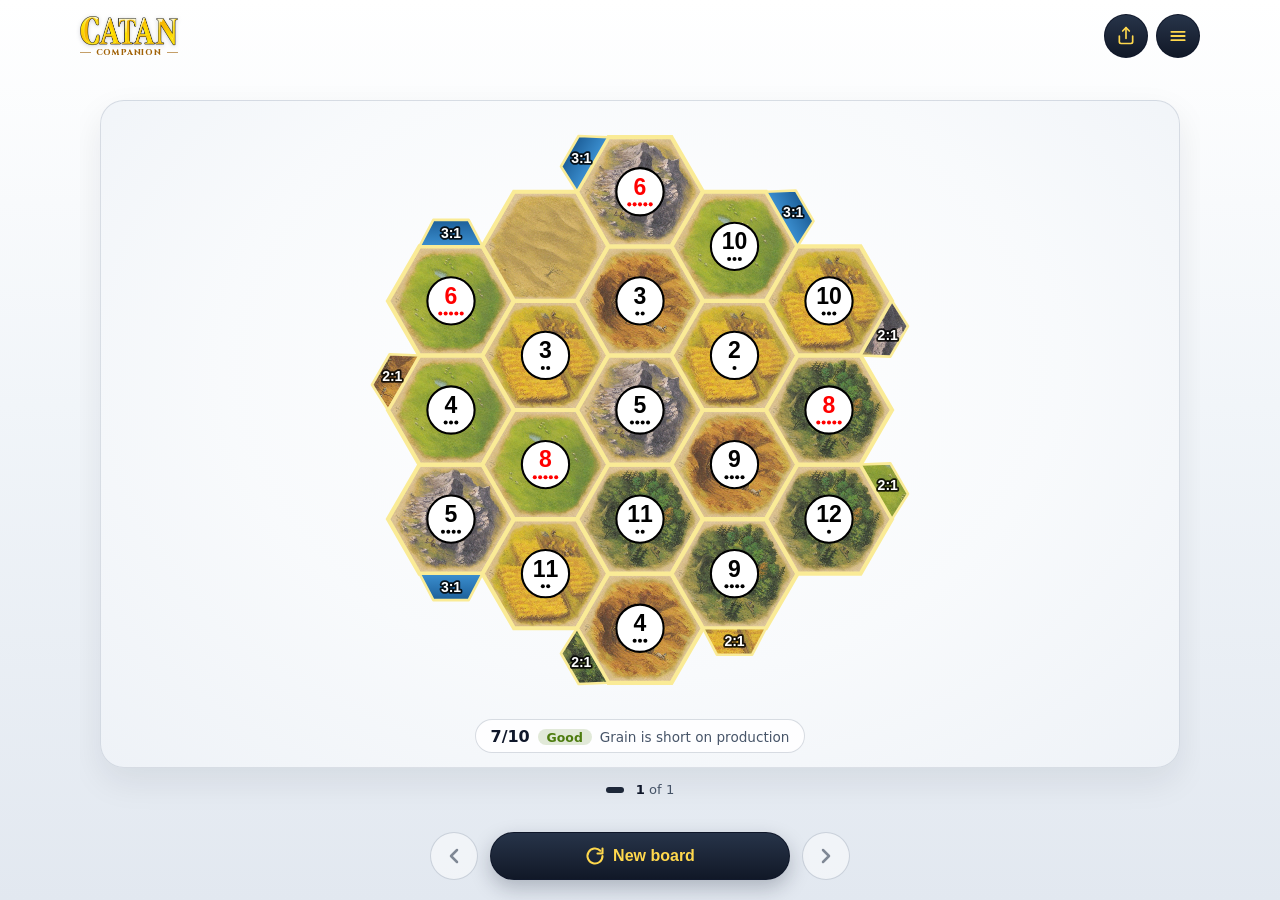
==== index.html @ 85650560 "Fill gaps in the Cities & Knights rules from the rulebooks. Checked every Cities & Knights and 5-6 p" ====
<!DOCTYPE html>
<html lang="en">
<head>
  <meta charset="UTF-8" />
  <title>Catan Companion</title>
  <meta name="viewport" content="width=device-width, initial-scale=1, viewport-fit=cover" />
  <meta name="theme-color" content="#111827" />
  <!-- Short name under the home screen icon on iOS -->
  <meta name="apple-mobile-web-app-title" content="Catan" />
  <link rel="manifest" href="manifest.webmanifest" />
  <link rel="icon" type="image/png" sizes="32x32" href="icons/favicon-32.png" />
  <link rel="icon" type="image/png" sizes="16x16" href="icons/favicon-16.png" />
  <link rel="apple-touch-icon" href="icons/apple-touch-icon.png" />
  <link rel="stylesheet" href="css/stylesheet.css" />
  <script src="js/vendor/qrcode.js"></script>
  <script src="js/catan.js"></script>
  <script src="js/ui.js"></script>
  <script src="js/install.js"></script>

</head>
<body>
  <header class="app-header">
    <div class="app-header-inner">
      <div class="app-brand">
        <!-- The space between the spans keeps the accessible name "Catan Companion" -->
        <h1 class="app-title">
          <img class="app-title-main" src="images/catan-wordmark.png" alt="Catan" width="390" height="120" />
          <span class="app-title-sub">Companion</span>
        </h1>
      </div>
      <div class="header-actions">
        <button
          id="share-catan-board"
          class="btn btn-icon btn-header"
          type="button"
          aria-label="Share this board"
          disabled
        >
          <svg viewBox="0 0 24 24" width="20" height="20" fill="none"
            stroke="currentColor" stroke-width="2" stroke-linecap="round" stroke-linejoin="round" aria-hidden="true">
            <path d="M4 12v7a2 2 0 0 0 2 2h12a2 2 0 0 0 2-2v-7" />
            <path d="M16 6l-4-4-4 4" />
            <path d="M12 2v13" />
          </svg>
        </button>
        <!-- One button that drops Rules and Settings down under it -->
        <div class="header-menu">
          <button
            id="menu-button"
            class="btn btn-icon btn-header menu-toggle"
            type="button"
            aria-label="Menu"
            aria-expanded="false"
            aria-controls="header-menu-items"
          >
            <svg class="icon-menu" viewBox="0 0 24 24" width="20" height="20" fill="none"
              stroke="currentColor" stroke-width="2.2" stroke-linecap="round" aria-hidden="true">
              <path d="M4 7h16M4 12h16M4 17h16" />
            </svg>
            <svg class="icon-close" viewBox="0 0 24 24" width="20" height="20" fill="none"
              stroke="currentColor" stroke-width="2.4" stroke-linecap="round" aria-hidden="true">
              <path d="M6 6l12 12M18 6L6 18" />
            </svg>
          </button>
          <div id="header-menu-items" class="header-menu-items" hidden>
            <button id="rules-button" class="header-menu-item" type="button" aria-haspopup="dialog">
              <span class="header-menu-label">Rules</span>
              <span class="header-menu-icon">
                <svg viewBox="0 0 24 24" width="20" height="20" fill="none"
                  stroke="currentColor" stroke-width="2" stroke-linecap="round" stroke-linejoin="round" aria-hidden="true">
                  <path d="M4 19.5A2.5 2.5 0 0 1 6.5 17H20" />
                  <path d="M6.5 2H20v20H6.5A2.5 2.5 0 0 1 4 19.5v-15A2.5 2.5 0 0 1 6.5 2z" />
                  <path d="M13.25 11v3.5" />
                  <circle cx="13.25" cy="7.6" r="0.6" fill="currentColor" />
                </svg>
              </span>
            </button>
            <button id="settings-button" class="header-menu-item" type="button" aria-haspopup="dialog">
              <span class="header-menu-label">Settings</span>
              <span class="header-menu-icon">
                <svg viewBox="0 0 24 24" width="20" height="20" fill="none"
                  stroke="currentColor" stroke-width="2" stroke-linecap="round" stroke-linejoin="round" aria-hidden="true">
                  <circle cx="12" cy="12" r="3" />
                  <path d="M19.4 15a1.65 1.65 0 0 0 .33 1.82l.06.06a2 2 0 0 1 0 2.83 2 2 0 0 1-2.83 0l-.06-.06a1.65 1.65 0 0 0-1.82-.33 1.65 1.65 0 0 0-1 1.51V21a2 2 0 0 1-2 2 2 2 0 0 1-2-2v-.09A1.65 1.65 0 0 0 9 19.4a1.65 1.65 0 0 0-1.82.33l-.06.06a2 2 0 0 1-2.83 0 2 2 0 0 1 0-2.83l.06-.06a1.65 1.65 0 0 0 .33-1.82 1.65 1.65 0 0 0-1.51-1H3a2 2 0 0 1-2-2 2 2 0 0 1 2-2h.09A1.65 1.65 0 0 0 4.6 9a1.65 1.65 0 0 0-.33-1.82l-.06-.06a2 2 0 0 1 0-2.83 2 2 0 0 1 2.83 0l.06.06a1.65 1.65 0 0 0 1.82.33H9a1.65 1.65 0 0 0 1-1.51V3a2 2 0 0 1 2-2 2 2 0 0 1 2 2v.09a1.65 1.65 0 0 0 1 1.51 1.65 1.65 0 0 0 1.82-.33l.06-.06a2 2 0 0 1 2.83 0 2 2 0 0 1 0 2.83l-.06.06a1.65 1.65 0 0 0-.33 1.82V9a1.65 1.65 0 0 0 1.51 1H21a2 2 0 0 1 2 2 2 2 0 0 1-2 2h-.09a1.65 1.65 0 0 0-1.51 1z" />
                </svg>
              </span>
            </button>
          </div>
        </div>
      </div>
    </div>
  </header>

  <main class="app-main">
    <section class="board-panel" aria-label="Catan board">
      <!-- A deck of two cards: swiping the top one shows the board underneath -->
      <div class="card-stack">
      <div id="map-back" class="map-container map-back" aria-hidden="true">
        <canvas></canvas>
        <p class="board-balance">
          <strong class="balance-score"></strong>
          <span class="balance-label"></span>
          <span class="balance-reason"></span>
        </p>
      </div>

      <div id="map-container" class="map-container">
        <!-- Canvas is injected by catan.js via addCanvas() -->
        <div class="map-loading-state" id="map-loading-state">
          <div class="spinner"></div>
          <p>Preparing your board…</p>
        </div>

        <!-- Inside the card, under the canvas -->
        <p id="board-balance" class="board-balance" aria-live="polite" hidden>
          <span class="sr-only">Balance</span>
          <strong class="balance-score"></strong>
          <span class="balance-label"></span>
          <span class="balance-reason"></span>
        </p>
      </div>

      <!-- Share card: under the board card, uncovered when the board card
           is swiped up and thrown off the top of the screen -->
      <section id="share-card" class="map-container share-card" aria-labelledby="share-card-title" tabindex="-1" hidden>
        <span class="card-handle" aria-hidden="true"></span>
        <button id="share-back" class="share-back" type="button">Back to board</button>
        <h2 id="share-card-title" class="share-card-title">Share this board</h2>
        <!-- QR code is drawn here by renderQrCode() -->
        <div id="share-qr" class="share-qr"></div>
        <p class="share-scan-hint">Scan with a phone camera to open this board.</p>
        <div class="share-actions">
          <button id="share-copy" class="btn btn-primary" type="button">Copy link</button>
          <button id="share-native" class="btn btn-secondary" type="button" hidden>
            <svg viewBox="0 0 24 24" width="17" height="17" fill="none"
              stroke="currentColor" stroke-width="2" stroke-linecap="round" stroke-linejoin="round" aria-hidden="true">
              <path d="M4 12v7a2 2 0 0 0 2 2h12a2 2 0 0 0 2-2v-7" />
              <path d="M16 6l-4-4-4 4" />
              <path d="M12 2v13" />
            </svg>
            Share…
          </button>
        </div>
      </section>
      </div>

      <!-- Session pager: one dot per board generated this session -->
      <!-- Press and hold, then slide, to scrub through the session's boards
           (like the iPhone home screen's page dots); a slider for keyboards -->
      <div id="board-pager" class="board-pager" role="slider" tabindex="0" aria-label="Board" hidden>
        <div class="pager-dots" aria-hidden="true"></div>
        <span class="pager-text" aria-live="polite">
          <span class="sr-only">Board</span>
          <strong class="pager-index"></strong> of <span class="pager-total"></span>
        </span>
      </div>

      <!-- Gesture hints ("Swipe up to share"), shown over the pager -->
      <p id="card-hint" class="card-hint" aria-live="polite">
        <svg viewBox="0 0 24 24" width="16" height="16" fill="none"
          stroke="currentColor" stroke-width="2.5" stroke-linecap="round" stroke-linejoin="round" aria-hidden="true">
          <path d="M12 19V5" />
          <path d="M5 12l7-7 7 7" />
        </svg>
        <span class="card-hint-text"></span>
      </p>
    </section>
  </main>

  <!-- Bottom nav bar on phones; a row of buttons under the board on wider screens -->
  <nav class="board-nav" aria-label="Board navigation">
    <button id="gen-map-back-button" class="nav-item" type="button" disabled>
      <svg viewBox="0 0 24 24" width="24" height="24" fill="none"
        stroke="currentColor" stroke-width="2.5" stroke-linecap="round" stroke-linejoin="round" aria-hidden="true">
        <path d="M15 18l-6-6 6-6" />
      </svg>
      <span class="nav-label">Previous</span>
    </button>
    <button id="gen-map-button" class="btn btn-primary btn-generate" type="button" disabled>
      <svg viewBox="0 0 24 24" width="20" height="20" fill="none"
        stroke="currentColor" stroke-width="2.5" stroke-linecap="round" stroke-linejoin="round" aria-hidden="true">
        <path d="M21 12a9 9 0 1 1-2.64-6.36" />
        <path d="M21 3v6h-6" />
      </svg>
      <span id="gen-map-label">Loading…</span>
    </button>
    <button id="gen-map-forward-button" class="nav-item" type="button" disabled>
      <svg viewBox="0 0 24 24" width="24" height="24" fill="none"
        stroke="currentColor" stroke-width="2.5" stroke-linecap="round" stroke-linejoin="round" aria-hidden="true">
        <path d="M9 18l6-6-6-6" />
      </svg>
      <span class="nav-label">Next</span>
    </button>
  </nav>

  <!-- Settings: a full page on phones, a side panel on wider screens -->
  <dialog id="settings-dialog" class="settings-dialog" aria-labelledby="settings-title">
    <div class="settings-header">
      <button id="settings-close" class="btn btn-secondary btn-icon" type="button" aria-label="Close settings">
        <!-- Back arrow on phones, X on wider screens -->
        <svg class="icon-back" viewBox="0 0 24 24" width="22" height="22" fill="none"
          stroke="currentColor" stroke-width="2.5" stroke-linecap="round" stroke-linejoin="round" aria-hidden="true">
          <path d="M15 18l-6-6 6-6" />
        </svg>
        <svg class="icon-close" viewBox="0 0 24 24" width="20" height="20" fill="none"
          stroke="currentColor" stroke-width="2" stroke-linecap="round" aria-hidden="true">
          <path d="M18 6L6 18M6 6l12 12" />
        </svg>
      </button>
      <h2 id="settings-title" class="settings-title">Settings</h2>
    </div>

    <fieldset class="settings-section">
      <legend class="settings-section-title">Appearance</legend>
      <div class="segmented segmented-3">
        <label class="segment">
          <input type="radio" name="theme-choice" value="system" checked />
          <span>
            <svg viewBox="0 0 24 24" width="20" height="20" fill="none"
              stroke="currentColor" stroke-width="2" stroke-linecap="round" stroke-linejoin="round" aria-hidden="true">
              <rect x="2" y="3" width="20" height="14" rx="2" />
              <path d="M8 21h8M12 17v4" />
            </svg>
            System
          </span>
        </label>
        <label class="segment">
          <input type="radio" name="theme-choice" value="light" />
          <span>
            <svg viewBox="0 0 24 24" width="20" height="20" fill="none"
              stroke="currentColor" stroke-width="2" stroke-linecap="round" aria-hidden="true">
              <circle cx="12" cy="12" r="4" />
              <path d="M12 2v2M12 20v2M4.93 4.93l1.41 1.41M17.66 17.66l1.41 1.41M2 12h2M20 12h2M4.93 19.07l1.41-1.41M17.66 6.34l1.41-1.41" />
            </svg>
            Light
          </span>
        </label>
        <label class="segment">
          <input type="radio" name="theme-choice" value="dark" />
          <span>
            <svg viewBox="0 0 24 24" width="20" height="20" fill="none"
              stroke="currentColor" stroke-width="2" stroke-linecap="round" stroke-linejoin="round" aria-hidden="true">
              <path d="M21 12.79A9 9 0 1 1 11.21 3 7 7 0 0 0 21 12.79z" />
            </svg>
            Dark
          </span>
        </label>
      </div>
      <p class="settings-note">System matches your device's light or dark setting.</p>
    </fieldset>

    <fieldset class="settings-section">
      <legend class="settings-section-title">Game type</legend>
      <div class="segmented">
        <label class="segment">
          <input type="radio" name="game-type" value="normal" checked />
          <span>Standard<small>3–4 players</small></span>
        </label>
        <label class="segment">
          <input type="radio" name="game-type" value="expanded" />
          <span>Expanded<small>5–6 players</small></span>
        </label>
      </div>
      <p class="settings-note">Applies to the next board you generate.</p>
    </fieldset>

    <fieldset class="settings-section">
      <legend class="settings-section-title">Board display</legend>
      <div class="settings-group">
        <label class="switch-row">
          <span class="switch-text">Show numbers<small>Hide to see the resource layout</small></span>
          <input type="checkbox" id="show-numbers" class="switch" checked />
        </label>
        <label class="switch-row">
          <span class="switch-text">Show harbors<small>Hiding them makes the tiles larger</small></span>
          <input type="checkbox" id="show-harbors" class="switch" checked />
        </label>
        <label class="switch-row">
          <span class="switch-text">Show best spots<small>Mark the 3 strongest corners</small></span>
          <input type="checkbox" id="show-best-spots" class="switch" />
        </label>
      </div>
    </fieldset>

    <fieldset class="settings-section">
      <legend class="settings-section-title">Balance rules</legend>
      <div class="settings-group">
        <label class="switch-row">
          <span class="switch-text">Keep 6 &amp; 8 apart<small>Red numbers never touch</small></span>
          <input type="checkbox" id="rule-separate-68" class="switch" data-rule="separate68" checked />
        </label>
        <label class="switch-row">
          <span class="switch-text">Keep 2 &amp; 12 apart<small>The rarest numbers never touch</small></span>
          <input type="checkbox" id="rule-separate-212" class="switch" data-rule="separate212" />
        </label>
        <label class="switch-row">
          <span class="switch-text">Keep same resources apart<small>No two matching tiles side by side</small></span>
          <input type="checkbox" id="rule-separate-resources" class="switch" data-rule="separateResources" />
        </label>
        <label class="switch-row">
          <span class="switch-text">Desert in the center<small>The classic starting layout</small></span>
          <input type="checkbox" id="rule-desert-center" class="switch" data-rule="desertCenter" />
        </label>
      </div>
      <p class="settings-note">Applies to the next board you generate.</p>
    </fieldset>

    <section class="settings-section" aria-labelledby="share-section-title">
      <h3 id="share-section-title" class="settings-section-title">Share</h3>
      <div class="settings-group">
        <button id="share-open-settings" class="settings-row-button" type="button">
          <span class="switch-text">Share this board<small>QR code and link</small></span>
          <svg viewBox="0 0 24 24" width="20" height="20" fill="none"
            stroke="currentColor" stroke-width="2.5" stroke-linecap="round" stroke-linejoin="round" aria-hidden="true">
            <path d="M9 18l6-6-6-6" />
          </svg>
        </button>
      </div>
    </section>

    <section class="settings-section" aria-labelledby="boards-section-title">
      <h3 id="boards-section-title" class="settings-section-title">Boards</h3>
      <div class="settings-group">
        <button id="clear-boards" class="settings-row-button settings-row-danger" type="button" aria-expanded="false" aria-controls="clear-panel" disabled>
          <span class="switch-text">Clear all boards<small id="clear-boards-note">No boards yet</small></span>
          <svg viewBox="0 0 24 24" width="20" height="20" fill="none"
            stroke="currentColor" stroke-width="2" stroke-linecap="round" stroke-linejoin="round" aria-hidden="true">
            <path d="M3 6h18" />
            <path d="M8 6V4a2 2 0 0 1 2-2h4a2 2 0 0 1 2 2v2" />
            <path d="M19 6l-1 14a2 2 0 0 1-2 2H8a2 2 0 0 1-2-2L5 6" />
          </svg>
        </button>
        <!-- Opens under the row to confirm (it can't be undone) -->
        <div id="clear-panel" class="clear-panel" hidden>
          <p class="clear-panel-title">Clear all boards?</p>
          <p id="clear-text" class="clear-panel-text"></p>
          <div class="clear-panel-actions">
            <button id="clear-cancel" class="btn btn-secondary" type="button">Cancel</button>
            <button id="clear-confirm" class="btn btn-danger" type="button">Clear boards</button>
          </div>
        </div>
      </div>
    </section>

    <!-- Shown by install.js when the app can be installed and isn't yet -->
    <section id="install-section" class="settings-section" aria-labelledby="install-section-title" hidden>
      <h3 id="install-section-title" class="settings-section-title">App</h3>
      <div class="settings-group">
        <button id="install-open" class="settings-row-button" type="button">
          <span class="switch-text">Install app<small>Add it to your home screen</small></span>
          <svg viewBox="0 0 24 24" width="20" height="20" fill="none"
            stroke="currentColor" stroke-width="2.5" stroke-linecap="round" stroke-linejoin="round" aria-hidden="true">
            <path d="M9 18l6-6-6-6" />
          </svg>
        </button>
      </div>
    </section>

    <section class="settings-section" aria-labelledby="about-title">
      <h3 id="about-title" class="settings-section-title">About</h3>
      <p class="settings-about">
        Boards use the official tile, number and harbor counts for standard
        and expanded maps, and follow the balance rules you pick. Swipe the
        board left or right (or use Previous and Next) to step through your
        boards, and swipe it up to share it. Your boards are kept until you
        clear them. The menu at the top has a short version of the rules.
      </p>
    </section>
  </dialog>

  <!-- Rules: a short version of the CATAN 5th edition rules, in our own
       words, with search; links to the official rulebooks. A full page on
       phones and a side panel on wider screens, like Settings. -->
  <dialog id="rules-dialog" class="settings-dialog rules-dialog" aria-labelledby="rules-title">
    <div class="settings-header">
      <button id="rules-close" class="btn btn-secondary btn-icon" type="button" aria-label="Close rules">
        <svg class="icon-back" viewBox="0 0 24 24" width="22" height="22" fill="none"
          stroke="currentColor" stroke-width="2.5" stroke-linecap="round" stroke-linejoin="round" aria-hidden="true">
          <path d="M15 18l-6-6 6-6" />
        </svg>
        <svg class="icon-close" viewBox="0 0 24 24" width="20" height="20" fill="none"
          stroke="currentColor" stroke-width="2" stroke-linecap="round" aria-hidden="true">
          <path d="M18 6L6 18M6 6l12 12" />
        </svg>
      </button>
      <div class="rules-heading">
        <h2 id="rules-title" class="settings-title">Rules</h2>
        <span class="rules-subtitle">CATAN 5th edition, in short</span>
      </div>
    </div>

    <label class="rules-search">
      <svg viewBox="0 0 24 24" width="18" height="18" fill="none" stroke="currentColor"
        stroke-width="2.5" stroke-linecap="round" stroke-linejoin="round" aria-hidden="true">
        <circle cx="11" cy="11" r="7" />
        <path d="M21 21l-4.3-4.3" />
      </svg>
      <span class="sr-only">Search the rules</span>
      <input id="rules-search" type="search" placeholder="Search the rules" autocomplete="off" />
    </label>

    <!-- Which game's rules -->
    <div class="segmented rules-games" role="radiogroup" aria-label="Game">
      <label class="segment">
        <input type="radio" name="rules-game" value="base" checked />
        <span>Base game</span>
      </label>
      <label class="segment">
        <input type="radio" name="rules-game" value="ck" />
        <span>Cities &amp; Knights</span>
      </label>
    </div>

    <div class="rules-game" data-game="base">
      <!-- Hidden while searching -->
      <div class="rules-intro">
        <div class="settings-group">
          <a class="settings-row-button" href="https://www.catan.com/sites/default/files/2021-06/catan_base_rules_2020_200707.pdf" target="_blank" rel="noopener">
            <span class="switch-text">Official rulebook<small>Game Rules &amp; Almanac · PDF on catan.com</small></span>
            <svg viewBox="0 0 24 24" width="18" height="18" fill="none" stroke="currentColor" stroke-width="2.5" stroke-linecap="round" stroke-linejoin="round" aria-hidden="true"><path d="M7 17L17 7" /><path d="M8 7h9v9" /></svg>
          </a>
          <a class="settings-row-button" href="https://www.catan.com/sites/default/files/2024-03/Catan%20Game%205-6%20Rules%202022%20240313.pdf" target="_blank" rel="noopener">
            <span class="switch-text">5–6 player rules<small>Extension rules · PDF on catan.com</small></span>
            <svg viewBox="0 0 24 24" width="18" height="18" fill="none" stroke="currentColor" stroke-width="2.5" stroke-linecap="round" stroke-linejoin="round" aria-hidden="true"><path d="M7 17L17 7" /><path d="M8 7h9v9" /></svg>
          </a>
        </div>

        <section class="rules-costs" aria-label="Base game building costs">
          <h3 class="settings-section-title">Building costs</h3>
          <div class="cost-row">
            <span class="cost-name">Road</span>
            <span class="cost-chips"><span class="cost-chip cost-brick">Brick</span><span class="cost-chip cost-lumber">Lumber</span></span>
          </div>
          <div class="cost-row">
            <span class="cost-name">Settlement <small>1 pt</small></span>
            <span class="cost-chips"><span class="cost-chip cost-brick">Brick</span><span class="cost-chip cost-lumber">Lumber</span><span class="cost-chip cost-wool">Wool</span><span class="cost-chip cost-grain">Grain</span></span>
          </div>
          <div class="cost-row">
            <span class="cost-name">City <small>2 pts</small></span>
            <span class="cost-chips"><span class="cost-chip cost-grain">2× Grain</span><span class="cost-chip cost-ore">3× Ore</span></span>
          </div>
          <div class="cost-row">
            <span class="cost-name">Dev card</span>
            <span class="cost-chips"><span class="cost-chip cost-ore">Ore</span><span class="cost-chip cost-wool">Wool</span><span class="cost-chip cost-grain">Grain</span></span>
          </div>
        </section>
      </div>

      <div class="rules-list">
        <details class="rules-section">
          <summary>
            <span class="rules-section-name">Setup</span>
            <span class="rules-count">6</span>
            <svg class="rules-chevron" viewBox="0 0 24 24" width="18" height="18" fill="none" stroke="currentColor" stroke-width="2.5" stroke-linecap="round" stroke-linejoin="round" aria-hidden="true"><path d="M9 18l6-6-6-6" /></svg>
          </summary>
          <div class="rules-entries">
            <div class="rules-entry">
              <h4>A random board</h4>
              <p>Shuffle the land hexes and harbors into the frame. Lay the number tokens in letter order, spiraling counterclockwise from a corner toward the center and skipping the desert. Or place them at random, but no 6 or 8 may sit next to another 6 or 8.</p>
            </div>
            <div class="rules-entry">
              <h4>Who goes first</h4>
              <p>Everyone rolls both dice; the highest roll starts.</p>
            </div>
            <div class="rules-entry">
              <h4>Placing your first pieces</h4>
              <p>In turn order, each player places a settlement and a road touching it. Then the last player goes again and play runs back the other way, so each player places a second settlement and road.</p>
            </div>
            <div class="rules-entry">
              <h4>Your second settlement</h4>
              <p>It can go anywhere the distance rule allows and doesn’t need to connect to your first. Its road must touch it.</p>
            </div>
            <div class="rules-entry">
              <h4>Starting resources</h4>
              <p>Take 1 resource for each land hex touching your second settlement. The last player to place their second settlement takes the first turn.</p>
            </div>
            <div class="rules-entry">
              <h4>The robber</h4>
              <p>It starts the game on the desert.</p>
            </div>
          </div>
        </details>
        <details class="rules-section">
          <summary>
            <span class="rules-section-name">A turn</span>
            <span class="rules-count">4</span>
            <svg class="rules-chevron" viewBox="0 0 24 24" width="18" height="18" fill="none" stroke="currentColor" stroke-width="2.5" stroke-linecap="round" stroke-linejoin="round" aria-hidden="true"><path d="M9 18l6-6-6-6" /></svg>
          </summary>
          <div class="rules-entries">
            <div class="rules-entry">
              <h4>Roll for resources</h4>
              <p>Roll both dice. Every settlement next to a hex showing that number collects 1 of its resource, and every city collects 2. The hex with the robber produces nothing.</p>
            </div>
            <div class="rules-entry">
              <h4>Trade, then build</h4>
              <p>After rolling, trade, then build. Once everyone knows the game, the rulebook suggests combining the two: trade and build in any order, as often as you like. You can even use a harbor the turn you build on it.</p>
            </div>
            <div class="rules-entry">
              <h4>One development card</h4>
              <p>Play at most 1 knight or progress card per turn, at any point in your turn, even before you roll. It can’t be one you bought this turn. Victory Point cards are the exception: see below.</p>
            </div>
            <div class="rules-entry">
              <h4>When the bank runs out</h4>
              <p>If there aren’t enough of a resource for everyone it’s owed to, no one gets that resource this turn. If only one player is owed it, they take what’s left. Other resources are paid out as usual.</p>
            </div>
          </div>
        </details>
        <details class="rules-section">
          <summary>
            <span class="rules-section-name">Building</span>
            <span class="rules-count">6</span>
            <svg class="rules-chevron" viewBox="0 0 24 24" width="18" height="18" fill="none" stroke="currentColor" stroke-width="2.5" stroke-linecap="round" stroke-linejoin="round" aria-hidden="true"><path d="M9 18l6-6-6-6" /></svg>
          </summary>
          <div class="rules-entries">
            <div class="rules-entry">
              <h4>Your pieces</h4>
              <p>Each player has 15 roads, 5 settlements and 4 cities, and can’t build more than that. With all 5 settlements on the board, upgrade one to a city to get a settlement back.</p>
            </div>
            <div class="rules-entry">
              <h4>Roads</h4>
              <p>One road per edge. A new road must join one of your roads, settlements or cities.</p>
            </div>
            <div class="rules-entry">
              <h4>Settlements</h4>
              <p>Built on an empty corner touching one of your roads, following the distance rule. Worth 1 point.</p>
            </div>
            <div class="rules-entry">
              <h4>Distance rule</h4>
              <p>None of the 3 corners next to a settlement can have a settlement or city on it, yours included.</p>
            </div>
            <div class="rules-entry">
              <h4>Cities</h4>
              <p>Upgrade one of your settlements; the settlement goes back to your supply. Worth 2 points, and collects 2 resources per roll.</p>
            </div>
            <div class="rules-entry">
              <h4>Development cards</h4>
              <p>Take the top card and keep it hidden. Used cards never go back into the deck, and once it’s empty no more can be bought. Development cards can’t be traded or given away.</p>
            </div>
          </div>
        </details>
        <details class="rules-section">
          <summary>
            <span class="rules-section-name">Development cards</span>
            <span class="rules-count">5</span>
            <svg class="rules-chevron" viewBox="0 0 24 24" width="18" height="18" fill="none" stroke="currentColor" stroke-width="2.5" stroke-linecap="round" stroke-linejoin="round" aria-hidden="true"><path d="M9 18l6-6-6-6" /></svg>
          </summary>
          <div class="rules-entries">
            <div class="rules-entry">
              <h4>Knight (14)</h4>
              <p>Move the robber and steal, just as on a 7. Played knights stay face up in front of you and count toward Largest Army.</p>
            </div>
            <div class="rules-entry">
              <h4>Road Building (2)</h4>
              <p>Place 2 roads for free, following the usual rules.</p>
            </div>
            <div class="rules-entry">
              <h4>Year of Plenty (2)</h4>
              <p>Take any 2 resources from the bank, the same or different. You can use them this turn.</p>
            </div>
            <div class="rules-entry">
              <h4>Monopoly (2)</h4>
              <p>Name a resource. Every other player gives you all of that resource they hold.</p>
            </div>
            <div class="rules-entry">
              <h4>Victory Point (5)</h4>
              <p>Worth 1 point; keep it hidden. Reveal your Victory Point cards, any number at once, when they take you to 10 on your turn, even the turn you bought one.</p>
            </div>
          </div>
        </details>
        <details class="rules-section">
          <summary>
            <span class="rules-section-name">The robber</span>
            <span class="rules-count">3</span>
            <svg class="rules-chevron" viewBox="0 0 24 24" width="18" height="18" fill="none" stroke="currentColor" stroke-width="2.5" stroke-linecap="round" stroke-linejoin="round" aria-hidden="true"><path d="M9 18l6-6-6-6" /></svg>
          </summary>
          <div class="rules-entries">
            <div class="rules-entry">
              <h4>Rolling a 7</h4>
              <p>No one collects resources. Anyone holding more than 7 resource cards (8 or more) discards half of them, rounded down.</p>
            </div>
            <div class="rules-entry">
              <h4>Moving the robber</h4>
              <p>After everyone discards, whoever rolled must move it to a different hex (the desert counts), then steals 1 random resource from a player with a settlement or city on that hex. If there are several, they choose who. A player with no cards has nothing to steal.</p>
            </div>
            <div class="rules-entry">
              <h4>A blocked hex</h4>
              <p>The hex under the robber produces nothing until the robber moves again.</p>
            </div>
          </div>
        </details>
        <details class="rules-section">
          <summary>
            <span class="rules-section-name">Trading</span>
            <span class="rules-count">4</span>
            <svg class="rules-chevron" viewBox="0 0 24 24" width="18" height="18" fill="none" stroke="currentColor" stroke-width="2.5" stroke-linecap="round" stroke-linejoin="round" aria-hidden="true"><path d="M9 18l6-6-6-6" /></svg>
          </summary>
          <div class="rules-entries">
            <div class="rules-entry">
              <h4>With other players</h4>
              <p>On your turn, trade with anyone, on any terms you agree. You must be part of every trade; other players can’t trade with each other, so if you choose not to trade, no one does.</p>
            </div>
            <div class="rules-entry">
              <h4>Not allowed</h4>
              <p>Giving cards away, trading like for like (say, 3 ore for 1 ore), trading development cards, or trading with the bank on someone else’s turn.</p>
            </div>
            <div class="rules-entry">
              <h4>With the bank</h4>
              <p>On your turn, trade 4 of one resource for 1 of any other, harbor or not.</p>
            </div>
            <div class="rules-entry">
              <h4>Harbors</h4>
              <p>With a settlement or city on a harbor: at a 3:1 harbor trade 3 of a kind for 1 of any other; at a 2:1 harbor trade 2 of its pictured resource for 1 of any other. A 2:1 harbor gives no better rate for other resources, not even 3:1.</p>
            </div>
          </div>
        </details>
        <details class="rules-section">
          <summary>
            <span class="rules-section-name">Longest Road &amp; Largest Army</span>
            <span class="rules-count">3</span>
            <svg class="rules-chevron" viewBox="0 0 24 24" width="18" height="18" fill="none" stroke="currentColor" stroke-width="2.5" stroke-linecap="round" stroke-linejoin="round" aria-hidden="true"><path d="M9 18l6-6-6-6" /></svg>
          </summary>
          <div class="rules-entries">
            <div class="rules-entry">
              <h4>Longest Road</h4>
              <p>The first player with a continuous road of 5 or more segments takes this card, worth 2 points. Only the single longest branch counts. A player who builds a longer road takes it away.</p>
            </div>
            <div class="rules-entry">
              <h4>Breaking a road</h4>
              <p>A settlement built on an empty corner along someone’s road splits it. If the holder is still tied for longest, they keep the card. If others tie for longest, or no one has 5 or more, the card is set aside until one player has the longest.</p>
            </div>
            <div class="rules-entry">
              <h4>Largest Army</h4>
              <p>The first player with 3 knights face up takes this card, worth 2 points. A player with more knights face up takes it away.</p>
            </div>
          </div>
        </details>
        <details class="rules-section">
          <summary>
            <span class="rules-section-name">Winning</span>
            <span class="rules-count">2</span>
            <svg class="rules-chevron" viewBox="0 0 24 24" width="18" height="18" fill="none" stroke="currentColor" stroke-width="2.5" stroke-linecap="round" stroke-linejoin="round" aria-hidden="true"><path d="M9 18l6-6-6-6" /></svg>
          </summary>
          <div class="rules-entries">
            <div class="rules-entry">
              <h4>10 points on your turn</h4>
              <p>Reach 10 points during your own turn and you win at once. If you get there on someone else’s turn, you win once your turn comes.</p>
            </div>
            <div class="rules-entry">
              <h4>Points</h4>
              <p>Settlement 1, city 2, Longest Road 2, Largest Army 2, and 1 for each Victory Point card.</p>
            </div>
          </div>
        </details>
        <details class="rules-section">
          <summary>
            <span class="rules-section-name">5–6 players</span>
            <span class="rules-count">4</span>
            <svg class="rules-chevron" viewBox="0 0 24 24" width="18" height="18" fill="none" stroke="currentColor" stroke-width="2.5" stroke-linecap="round" stroke-linejoin="round" aria-hidden="true"><path d="M9 18l6-6-6-6" /></svg>
          </summary>
          <div class="rules-entries">
            <div class="rules-entry">
              <h4>The bigger board</h4>
              <p>30 land hexes, including 2 deserts, and 11 harbors. Use only the extension’s 28 number tokens (brown letters on the back), laid out in letter order like the base game. The robber starts on either desert. Add the extension’s 25 resource cards and 9 development cards to the supply.</p>
            </div>
            <div class="rules-entry">
              <h4>Paired turns</h4>
              <p>The starting player is player 1, and the third player to their left is player 2. Player 1 rolls and takes a full turn. Then player 2 builds, trades with the bank only, and may play a development card (or Victory Point cards to win). Then both pass their markers to the left.</p>
            </div>
            <div class="rules-entry">
              <h4>If both reach 10</h4>
              <p>If player 1 and player 2 both reach 10 in the same turn, player 1 wins before player 2 takes their part.</p>
            </div>
            <div class="rules-entry">
              <h4>Older boxes</h4>
              <p>Before 2022, 5–6 player games used a special building phase instead: after each turn, everyone else could build in turn order, but not trade.</p>
            </div>
          </div>
        </details>
      </div>
    </div>

    <div class="rules-game" data-game="ck" hidden>
      <div class="rules-intro">
        <div class="settings-group">
          <a class="settings-row-button" href="https://www.catan.com/sites/default/files/2021-06/catan_c_k_2020_rule_book_200708.pdf" target="_blank" rel="noopener">
            <span class="switch-text">Official rulebook<small>Cities &amp; Knights Game Rules &amp; Almanac · PDF on catan.com</small></span>
            <svg viewBox="0 0 24 24" width="18" height="18" fill="none" stroke="currentColor" stroke-width="2.5" stroke-linecap="round" stroke-linejoin="round" aria-hidden="true"><path d="M7 17L17 7" /><path d="M8 7h9v9" /></svg>
          </a>
          <a class="settings-row-button" href="https://www.catan.com/sites/default/files/2024-03/Catan%20C%26K%205-6%202023%20Rules%20240313.pdf" target="_blank" rel="noopener">
            <span class="switch-text">5–6 player rules<small>Cities &amp; Knights extension · PDF on catan.com</small></span>
            <svg viewBox="0 0 24 24" width="18" height="18" fill="none" stroke="currentColor" stroke-width="2.5" stroke-linecap="round" stroke-linejoin="round" aria-hidden="true"><path d="M7 17L17 7" /><path d="M8 7h9v9" /></svg>
          </a>
        </div>

        <section class="rules-costs" aria-label="Cities &amp; Knights building costs">
          <h3 class="settings-section-title">Building costs</h3>
          <div class="cost-row">
            <span class="cost-name">Road</span>
            <span class="cost-chips"><span class="cost-chip cost-brick">Brick</span><span class="cost-chip cost-lumber">Lumber</span></span>
          </div>
          <div class="cost-row">
            <span class="cost-name">Settlement <small>1 pt</small></span>
            <span class="cost-chips"><span class="cost-chip cost-brick">Brick</span><span class="cost-chip cost-lumber">Lumber</span><span class="cost-chip cost-wool">Wool</span><span class="cost-chip cost-grain">Grain</span></span>
          </div>
          <div class="cost-row">
            <span class="cost-name">City <small>2 pts</small></span>
            <span class="cost-chips"><span class="cost-chip cost-grain">2× Grain</span><span class="cost-chip cost-ore">3× Ore</span></span>
          </div>
          <div class="cost-row">
            <span class="cost-name">City wall</span>
            <span class="cost-chips"><span class="cost-chip cost-brick">2× Brick</span></span>
          </div>
          <div class="cost-row">
            <span class="cost-name">Knight</span>
            <span class="cost-chips"><span class="cost-chip cost-wool">Wool</span><span class="cost-chip cost-ore">Ore</span></span>
          </div>
          <div class="cost-row">
            <span class="cost-name">Promote</span>
            <span class="cost-chips"><span class="cost-chip cost-wool">Wool</span><span class="cost-chip cost-ore">Ore</span></span>
          </div>
          <div class="cost-row">
            <span class="cost-name">Activate</span>
            <span class="cost-chips"><span class="cost-chip cost-grain">Grain</span></span>
          </div>
          <div class="cost-row">
            <span class="cost-name">Improvement</span>
            <span class="cost-chips"><span class="cost-chip cost-commodity">1–5 × commodity</span></span>
          </div>
        </section>
      </div>

      <div class="rules-list">
        <details class="rules-section">
          <summary>
            <span class="rules-section-name">What’s different</span>
            <span class="rules-count">3</span>
            <svg class="rules-chevron" viewBox="0 0 24 24" width="18" height="18" fill="none" stroke="currentColor" stroke-width="2.5" stroke-linecap="round" stroke-linejoin="round" aria-hidden="true"><path d="M9 18l6-6-6-6" /></svg>
          </summary>
          <div class="rules-entries">
            <div class="rules-entry">
              <h4>The big changes</h4>
              <p>Cities &amp; Knights plays like CATAN, plus commodities, knights, city improvements, progress cards and the barbarians. There are no development cards and no Largest Army, and you play to 13 points.</p>
            </div>
            <div class="rules-entry">
              <h4>Setup</h4>
              <p>Each player places a settlement and a road, as usual. Then, going back the other way, each places a city (not a settlement) and a road, following the distance rule. Your starting resources come from the hexes around your city: 1 resource per hex, no commodities. Whoever placed the last city takes the first turn.</p>
            </div>
            <div class="rules-entry">
              <h4>Before you start</h4>
              <p>The robber starts on the desert, and the barbarian ship starts at the beginning of its track.</p>
            </div>
          </div>
        </details>
        <details class="rules-section">
          <summary>
            <span class="rules-section-name">A turn</span>
            <span class="rules-count">5</span>
            <svg class="rules-chevron" viewBox="0 0 24 24" width="18" height="18" fill="none" stroke="currentColor" stroke-width="2.5" stroke-linecap="round" stroke-linejoin="round" aria-hidden="true"><path d="M9 18l6-6-6-6" /></svg>
          </summary>
          <div class="rules-entries">
            <div class="rules-entry">
              <h4>Roll 3 dice</h4>
              <p>Roll the red, yellow and event dice. Resolve the event die first: a ship moves the barbarians 1 space closer; a colored city gate means players may draw progress cards of that color.</p>
            </div>
            <div class="rules-entry">
              <h4>Production</h4>
              <p>Add the red and yellow dice for production as usual. Settlements collect 1 resource. A city on forest, pasture or mountains collects 1 resource plus 1 commodity; on fields it collects 2 grain, and on hills 2 brick. The robber’s hex produces neither.</p>
            </div>
            <div class="rules-entry">
              <h4>Then, in any order</h4>
              <p>Trade, build, hire, activate, promote or use knights, buy city improvements, and play any number of progress cards. Trading and building no longer have to come in separate phases.</p>
            </div>
            <div class="rules-entry">
              <h4>Rolling a 7</h4>
              <p>No one collects. Anyone holding too many cards discards half, rounded down. The limit is 7 cards, plus 2 for each city wall you have. Then the robber moves and steals, as usual.</p>
            </div>
            <div class="rules-entry">
              <h4>Before the first attack</h4>
              <p>Until the barbarians first reach Catan, a 7 still makes players discard, but the robber stays on the desert and no one steals. Knights and progress cards can’t move it either.</p>
            </div>
          </div>
        </details>
        <details class="rules-section">
          <summary>
            <span class="rules-section-name">Commodities</span>
            <span class="rules-count">2</span>
            <svg class="rules-chevron" viewBox="0 0 24 24" width="18" height="18" fill="none" stroke="currentColor" stroke-width="2.5" stroke-linecap="round" stroke-linejoin="round" aria-hidden="true"><path d="M9 18l6-6-6-6" /></svg>
          </summary>
          <div class="rules-entries">
            <div class="rules-entry">
              <h4>What they are</h4>
              <p>Paper from forest, cloth from pasture and coin from mountains. Only cities produce them.</p>
            </div>
            <div class="rules-entry">
              <h4>How they work</h4>
              <p>They count as cards in your hand for a 7, can be stolen or discarded, and trade freely with other players. With the bank, trade 4 of the same commodity (3 at a 3:1 harbor) for any resource or commodity. Resources can buy commodities at your usual rates too: 4:1, 3:1 at a harbor, or 2:1 at the matching 2:1 harbor. You spend them on city improvements.</p>
            </div>
          </div>
        </details>
        <details class="rules-section">
          <summary>
            <span class="rules-section-name">Building</span>
            <span class="rules-count">3</span>
            <svg class="rules-chevron" viewBox="0 0 24 24" width="18" height="18" fill="none" stroke="currentColor" stroke-width="2.5" stroke-linecap="round" stroke-linejoin="round" aria-hidden="true"><path d="M9 18l6-6-6-6" /></svg>
          </summary>
          <div class="rules-entries">
            <div class="rules-entry">
              <h4>What things cost</h4>
              <p>See the costs card above. Roads, settlements and cities cost the same as in CATAN.</p>
            </div>
            <div class="rules-entry">
              <h4>Your pieces</h4>
              <p>Each player has 5 settlements, 4 cities, 15 roads, 6 knights (2 each of basic, strong and mighty) and 3 city walls.</p>
            </div>
            <div class="rules-entry">
              <h4>City walls</h4>
              <p>Built only under a city: one per city, 3 at most. Each one raises your safe hand limit on a 7 by 2. If the barbarians pillage that city, the wall is removed.</p>
            </div>
          </div>
        </details>
        <details class="rules-section">
          <summary>
            <span class="rules-section-name">Knights</span>
            <span class="rules-count">7</span>
            <svg class="rules-chevron" viewBox="0 0 24 24" width="18" height="18" fill="none" stroke="currentColor" stroke-width="2.5" stroke-linecap="round" stroke-linejoin="round" aria-hidden="true"><path d="M9 18l6-6-6-6" /></svg>
          </summary>
          <div class="rules-entries">
            <div class="rules-entry">
              <h4>Hiring a knight</h4>
              <p>Pay wool and ore to place a basic knight, inactive, on an empty corner connected to your roads. Knights ignore the distance rule. Basic knights have strength 1, strong 2 and mighty 3.</p>
            </div>
            <div class="rules-entry">
              <h4>Activating</h4>
              <p>Pay 1 grain to turn a knight active, whatever its strength. You can activate it the turn you hire it, but a knight can’t act on the turn it was activated. Each active knight can take 1 action per turn, which turns it inactive again. You may reactivate it afterward, but it can’t act again that turn.</p>
            </div>
            <div class="rules-entry">
              <h4>Promoting</h4>
              <p>Pay wool and ore to raise a knight one level, even the turn you hired it. It stays where it is and keeps its active or inactive side. Each knight can be promoted at most once per turn. Promoting a strong knight to mighty needs the Fortress (politics level 3).</p>
            </div>
            <div class="rules-entry">
              <h4>Blocking roads</h4>
              <p>Other players can’t build roads through a corner with your knight on it, and a knight placed on a road breaks it for Longest Road.</p>
            </div>
            <div class="rules-entry">
              <h4>Moving</h4>
              <p>Move an active knight along your own roads to another empty corner, passing any of your own pieces on the way. It becomes inactive. To build a settlement where your knight stands, move the knight first; if it has nowhere to go, you can’t build there.</p>
            </div>
            <div class="rules-entry">
              <h4>Displacing</h4>
              <p>Move an active knight along your roads onto a corner held by a weaker opposing knight, so a basic knight can never displace. Its owner moves it, still active or inactive as it was, to an empty corner connected to its old spot by their roads, or removes it if there’s none. Your knight becomes inactive. You can’t displace your own knights.</p>
            </div>
            <div class="rules-entry">
              <h4>Chasing away the robber</h4>
              <p>An active knight of any strength, on a corner of the robber’s hex, can move the robber and steal 1 card, as with a knight card in CATAN. The knight becomes inactive.</p>
            </div>
          </div>
        </details>
        <details class="rules-section">
          <summary>
            <span class="rules-section-name">The barbarians</span>
            <span class="rules-count">6</span>
            <svg class="rules-chevron" viewBox="0 0 24 24" width="18" height="18" fill="none" stroke="currentColor" stroke-width="2.5" stroke-linecap="round" stroke-linejoin="round" aria-hidden="true"><path d="M9 18l6-6-6-6" /></svg>
          </summary>
          <div class="rules-entries">
            <div class="rules-entry">
              <h4>The ship</h4>
              <p>Each time the event die shows a ship, the barbarian ship moves 1 space. When it reaches the last space, the barbarians attack.</p>
            </div>
            <div class="rules-entry">
              <h4>The battle</h4>
              <p>The barbarians’ strength is the number of cities on the island, metropolises included. Catan’s strength is the total of every player’s active knights, even players with no cities: basic 1, strong 2, mighty 3. Inactive knights don’t count.</p>
            </div>
            <div class="rules-entry">
              <h4>If the barbarians win</h4>
              <p>If the barbarians are stronger, whoever has the lowest total of active knights (no active knights counts as lowest) loses a city: it’s reduced to a settlement, and its wall is removed. Tied players each lose one. Players with no cities, or only metropolises, can’t lose one and don’t count as lowest.</p>
            </div>
            <div class="rules-entry">
              <h4>If Catan wins</h4>
              <p>Catan wins if its knights are as strong as the barbarians or stronger. The player with the highest total of active knights gets a Defender of Catan card, worth 1 point. If players tie, no one gets it; instead each tied player, in turn order from whoever rolled, draws a progress card from the stack of their choice.</p>
            </div>
            <div class="rules-entry">
              <h4>After an attack</h4>
              <p>The ship goes back to the start, and every knight on the board turns inactive.</p>
            </div>
            <div class="rules-entry">
              <h4>Losing your last city</h4>
              <p>You keep your city improvements and progress cards, but can’t buy improvements until you have a city again.</p>
            </div>
          </div>
        </details>
        <details class="rules-section">
          <summary>
            <span class="rules-section-name">City improvements</span>
            <span class="rules-count">5</span>
            <svg class="rules-chevron" viewBox="0 0 24 24" width="18" height="18" fill="none" stroke="currentColor" stroke-width="2.5" stroke-linecap="round" stroke-linejoin="round" aria-hidden="true"><path d="M9 18l6-6-6-6" /></svg>
          </summary>
          <div class="rules-entries">
            <div class="rules-entry">
              <h4>Three tracks</h4>
              <p>Trade (yellow, paid in cloth), politics (blue, coin) and science (green, paper). Each level costs that many of the commodity: 1 for the first, 2 for the second, up to 5. You need at least one city to buy them.</p>
            </div>
            <div class="rules-entry">
              <h4>Drawing progress cards</h4>
              <p>Level 1 in a track shows 2 red die faces, and each level after adds one more. When the event die shows that color’s city gate and the red die matches one of your faces, you draw a progress card of that color, on anyone’s turn. Players draw in turn order, starting with whoever rolled.</p>
            </div>
            <div class="rules-entry">
              <h4>Level 3 abilities</h4>
              <p>Trading House (yellow): trade commodities 2:1 for anything on your turn. Fortress (blue): promote strong knights to mighty. Aqueduct (green): when a production roll other than a 7 gives you nothing, take any 1 resource.</p>
            </div>
            <div class="rules-entry">
              <h4>Metropolis</h4>
              <p>The first to reach level 4 in a track puts that track’s metropolis on one of their cities. That city is worth 4 points and can’t be pillaged. Reaching level 5 first takes a metropolis from a player at level 4; at level 5 it’s yours for good. You can hold more than one metropolis, each on a different city.</p>
            </div>
            <div class="rules-entry">
              <h4>Going past level 3</h4>
              <p>You can only buy level 4 or 5 in a track if you have a city that could hold a metropolis.</p>
            </div>
          </div>
        </details>
        <details class="rules-section">
          <summary>
            <span class="rules-section-name">Progress cards</span>
            <span class="rules-count">3</span>
            <svg class="rules-chevron" viewBox="0 0 24 24" width="18" height="18" fill="none" stroke="currentColor" stroke-width="2.5" stroke-linecap="round" stroke-linejoin="round" aria-hidden="true"><path d="M9 18l6-6-6-6" /></svg>
          </summary>
          <div class="rules-entries">
            <div class="rules-entry">
              <h4>Holding them</h4>
              <p>Keep them hidden; you can hold at most 4, not counting victory point cards. If you draw a 5th on someone else’s turn, put one of your choice under its stack. They can’t be traded, and the robber can’t steal them.</p>
            </div>
            <div class="rules-entry">
              <h4>Playing them</h4>
              <p>Play any number on your turn, after rolling, even ones drawn this turn. Only the Alchemist is played before rolling. Played cards go face down under their stack.</p>
            </div>
            <div class="rules-entry">
              <h4>Victory point cards</h4>
              <p>The Printer and Constitution are played face up as soon as they’re drawn, even on someone else’s turn. They don’t count toward your limit of 4, and the Spy can’t take them.</p>
            </div>
          </div>
        </details>
        <details class="rules-section">
          <summary>
            <span class="rules-section-name">Science cards</span>
            <span class="rules-count">10</span>
            <svg class="rules-chevron" viewBox="0 0 24 24" width="18" height="18" fill="none" stroke="currentColor" stroke-width="2.5" stroke-linecap="round" stroke-linejoin="round" aria-hidden="true"><path d="M9 18l6-6-6-6" /></svg>
          </summary>
          <div class="rules-entries">
            <div class="rules-entry">
              <h4>Alchemist (2)</h4>
              <p>Play before rolling: choose what the red and yellow dice show (even a 7), then roll the event die and resolve it first.</p>
            </div>
            <div class="rules-entry">
              <h4>Crane (2)</h4>
              <p>One city improvement you buy this turn costs 1 commodity less, so a level 1 improvement is free. You can’t use 2 Cranes on the same improvement.</p>
            </div>
            <div class="rules-entry">
              <h4>Engineer (1)</h4>
              <p>Build a city wall for free.</p>
            </div>
            <div class="rules-entry">
              <h4>Inventor (2)</h4>
              <p>Swap any 2 number tokens on the board, except the 2, 12, 6 and 8. They needn’t touch your buildings, and one can be under the robber.</p>
            </div>
            <div class="rules-entry">
              <h4>Irrigation (2)</h4>
              <p>Take 2 grain for each fields hex next to at least one of your settlements or cities. Cities don’t double it.</p>
            </div>
            <div class="rules-entry">
              <h4>Medicine (2)</h4>
              <p>Upgrade a settlement to a city for 2 ore and 1 grain. You can’t use 2 on the same city.</p>
            </div>
            <div class="rules-entry">
              <h4>Mining (2)</h4>
              <p>Take 2 ore for each mountains hex next to at least one of your settlements or cities. Cities don’t double it.</p>
            </div>
            <div class="rules-entry">
              <h4>Printer (1)</h4>
              <p>1 victory point. Play it face up as soon as you draw it.</p>
            </div>
            <div class="rules-entry">
              <h4>Road Building (2)</h4>
              <p>Build 2 roads for free, following the usual rules. They don’t have to touch each other.</p>
            </div>
            <div class="rules-entry">
              <h4>Smith (2)</h4>
              <p>Promote up to 2 knights one level each for free, active or not. Mighty knights can’t be promoted, and strong to mighty still needs the Fortress.</p>
            </div>
          </div>
        </details>
        <details class="rules-section">
          <summary>
            <span class="rules-section-name">Politics cards</span>
            <span class="rules-count">9</span>
            <svg class="rules-chevron" viewBox="0 0 24 24" width="18" height="18" fill="none" stroke="currentColor" stroke-width="2.5" stroke-linecap="round" stroke-linejoin="round" aria-hidden="true"><path d="M9 18l6-6-6-6" /></svg>
          </summary>
          <div class="rules-entries">
            <div class="rules-entry">
              <h4>Bishop (2)</h4>
              <p>Move the robber, then steal 1 random card from each player with a settlement or city on its new hex: 1 per player, however many buildings they have there.</p>
            </div>
            <div class="rules-entry">
              <h4>Constitution (1)</h4>
              <p>1 victory point. Play it face up as soon as you draw it.</p>
            </div>
            <div class="rules-entry">
              <h4>Deserter (2)</h4>
              <p>An opponent removes one of their knights, their choice. You may then place one of your own of the same strength and the same active or inactive side, following the usual placing rules; a mighty one doesn’t need the Fortress. If you have none of that strength left, you may place a basic knight instead.</p>
            </div>
            <div class="rules-entry">
              <h4>Diplomat (2)</h4>
              <p>Remove an open road: one at the end of a line, with no road, settlement, city or knight of its owner’s at one end. An opponent’s road goes back to their supply. If it’s your own, you may place it somewhere else for free, following the usual rules.</p>
            </div>
            <div class="rules-entry">
              <h4>Intrigue (2)</h4>
              <p>Displace an opponent’s knight on a corner connected to your roads, without using a knight of your own; you don’t need any knights to play it. If it has nowhere to go, it’s removed. After the knight is displaced, you may place a basic knight, following the normal rules.</p>
            </div>
            <div class="rules-entry">
              <h4>Saboteur (2)</h4>
              <p>Each other player with as many points as you or more discards half their resource and commodity cards, rounded down, their choice.</p>
            </div>
            <div class="rules-entry">
              <h4>Spy (3)</h4>
              <p>Look at another player’s progress cards and take 1 (not a victory point card). It can even be another Spy.</p>
            </div>
            <div class="rules-entry">
              <h4>Warlord (2)</h4>
              <p>Activate all your knights for free.</p>
            </div>
            <div class="rules-entry">
              <h4>Wedding (2)</h4>
              <p>Each player with more points than you gives you 2 resource or commodity cards of their choice, or their last card if they hold only 1.</p>
            </div>
          </div>
        </details>
        <details class="rules-section">
          <summary>
            <span class="rules-section-name">Trade cards</span>
            <span class="rules-count">6</span>
            <svg class="rules-chevron" viewBox="0 0 24 24" width="18" height="18" fill="none" stroke="currentColor" stroke-width="2.5" stroke-linecap="round" stroke-linejoin="round" aria-hidden="true"><path d="M9 18l6-6-6-6" /></svg>
          </summary>
          <div class="rules-entries">
            <div class="rules-entry">
              <h4>Commercial Harbor (2)</h4>
              <p>Any time this turn, offer each opponent 1 resource from your hand, once each; each must give you 1 commodity of their choice for it. If they have none, you take your resource back.</p>
            </div>
            <div class="rules-entry">
              <h4>Master Merchant (2)</h4>
              <p>Look at the hand of a player with more points than you and take 2 resource or commodity cards.</p>
            </div>
            <div class="rules-entry">
              <h4>Merchant (6)</h4>
              <p>Put the merchant on a land hex next to your settlement or city. While it stays there, trade that hex’s resource (not commodities) 2:1 with the bank, and you hold 1 victory point. The robber doesn’t affect it. Whoever plays the next Merchant card takes it over.</p>
            </div>
            <div class="rules-entry">
              <h4>Merchant Fleet (2)</h4>
              <p>This turn, trade one resource or commodity of your choice 2:1 with the bank, as often as you like.</p>
            </div>
            <div class="rules-entry">
              <h4>Resource Monopoly (4)</h4>
              <p>Name a resource. Each other player gives you 2 of it, or 1 if that’s all they have.</p>
            </div>
            <div class="rules-entry">
              <h4>Trade Monopoly (2)</h4>
              <p>Name a commodity. Each other player gives you 1 of it.</p>
            </div>
          </div>
        </details>
        <details class="rules-section">
          <summary>
            <span class="rules-section-name">Winning</span>
            <span class="rules-count">2</span>
            <svg class="rules-chevron" viewBox="0 0 24 24" width="18" height="18" fill="none" stroke="currentColor" stroke-width="2.5" stroke-linecap="round" stroke-linejoin="round" aria-hidden="true"><path d="M9 18l6-6-6-6" /></svg>
          </summary>
          <div class="rules-entries">
            <div class="rules-entry">
              <h4>13 points on your turn</h4>
              <p>Reach 13 points during your own turn and you win.</p>
            </div>
            <div class="rules-entry">
              <h4>Points</h4>
              <p>Settlement 1, city 2, metropolis 2 more (4 for that city), Longest Road 2, and 1 each for Defender of Catan cards, the Printer, the Constitution and holding the merchant.</p>
            </div>
          </div>
        </details>
        <details class="rules-section">
          <summary>
            <span class="rules-section-name">Optional rules</span>
            <span class="rules-count">3</span>
            <svg class="rules-chevron" viewBox="0 0 24 24" width="18" height="18" fill="none" stroke="currentColor" stroke-width="2.5" stroke-linecap="round" stroke-linejoin="round" aria-hidden="true"><path d="M9 18l6-6-6-6" /></svg>
          </summary>
          <div class="rules-entries">
            <div class="rules-entry">
              <h4>Easy start</h4>
              <p>For each player’s first 2 turns, reroll any 7 and don’t roll the event die.</p>
            </div>
            <div class="rules-entry">
              <h4>Knight-errant</h4>
              <p>An active knight may chase away the robber before you roll, like playing a knight card before rolling in CATAN.</p>
            </div>
            <div class="rules-entry">
              <h4>Nasty variant</h4>
              <p>When the barbarians attack, each player, starting with whoever rolled, decides which of their active knights defend. Only those count, for the battle and for who loses a city.</p>
            </div>
          </div>
        </details>
        <details class="rules-section">
          <summary>
            <span class="rules-section-name">5–6 players</span>
            <span class="rules-count">3</span>
            <svg class="rules-chevron" viewBox="0 0 24 24" width="18" height="18" fill="none" stroke="currentColor" stroke-width="2.5" stroke-linecap="round" stroke-linejoin="round" aria-hidden="true"><path d="M9 18l6-6-6-6" /></svg>
          </summary>
          <div class="rules-entries">
            <div class="rules-entry">
              <h4>Setting up</h4>
              <p>Build the bigger board from CATAN 5–6, with the barbarian tile beside it. The robber starts on either desert. Add the extension’s commodity cards to their stacks. The paired turns need the 2022 or later CATAN 5–6 rules.</p>
            </div>
            <div class="rules-entry">
              <h4>Paired turns</h4>
              <p>As in CATAN 5–6: player 1 rolls and takes a full turn, then player 2 trades with the bank only, builds, uses knights, improves cities and plays progress cards.</p>
            </div>
            <div class="rules-entry">
              <h4>Activating knights</h4>
              <p>A knight activated during player 2’s part of the turn can act on its owner’s next turn.</p>
            </div>
          </div>
        </details>
      </div>
    </div>
    <p id="rules-empty" class="rules-empty" hidden></p>
  </dialog>


  <!-- Install prompt: a bottom sheet on phones, a card on wider screens -->
  <dialog id="install-dialog" class="install-dialog" aria-labelledby="install-title" aria-describedby="install-text">
    <img class="install-icon" src="icons/icon-192.png" alt="" width="72" height="72" />
    <!-- Focus lands on the title when it opens, not on a button -->
    <h2 id="install-title" class="install-title" tabindex="-1" autofocus>Install Catan Companion</h2>
    <p id="install-text" class="install-text">
      Add it to your home screen for one-tap, full-screen access. It works
      offline too, so it's ready at the table.
    </p>

    <!-- iPhone and iPad can't install from a button, so show the steps -->
    <ol id="install-ios-steps" class="install-steps" hidden>
      <li>
        <span class="install-step-icon">
          <svg viewBox="0 0 24 24" width="20" height="20" fill="none"
            stroke="currentColor" stroke-width="2" stroke-linecap="round" stroke-linejoin="round" aria-hidden="true">
            <path d="M4 12v7a2 2 0 0 0 2 2h12a2 2 0 0 0 2-2v-7" />
            <path d="M16 6l-4-4-4 4" />
            <path d="M12 2v13" />
          </svg>
        </span>
        <span>Tap <strong>Share</strong> in your browser's toolbar</span>
      </li>
      <li>
        <span class="install-step-icon">
          <svg viewBox="0 0 24 24" width="20" height="20" fill="none"
            stroke="currentColor" stroke-width="2" stroke-linecap="round" stroke-linejoin="round" aria-hidden="true">
            <rect x="3" y="3" width="18" height="18" rx="3" />
            <path d="M12 8v8M8 12h8" />
          </svg>
        </span>
        <span>Choose <strong>Add to Home Screen</strong></span>
      </li>
    </ol>

    <div class="install-actions">
      <button id="install-dismiss" class="btn btn-secondary" type="button">Not now</button>
      <button id="install-confirm" class="btn btn-primary" type="button">Install</button>
    </div>
  </dialog>

</body>
</html>
---- css/stylesheet.css ----
/* --- Theme tokens --- */

/* Dark is the default theme. ui.js sets data-theme on <html> from the
   saved choice or the OS preference before the page renders. */
:root {
  color-scheme: dark;
  /* The page's top edge is one solid color, matched by theme-color and
     the background-color behind the gradient, so the browser bar and iOS
     status bar blend into the app */
  --page-top: #111827;
  --bg-page: linear-gradient(180deg, #111827 0, #020617 55%, #000 100%);
  /* Board card: a slightly lighter shade of the page background */
  --board-bg: radial-gradient(ellipse at 50% 40%, #1c2638 0, #131c2d 55%, #0c1322 100%);
  --board-border: rgba(148, 163, 184, 0.18);
  --board-shadow: 0 16px 40px rgba(0, 0, 0, 0.45);
  --pill-bg: rgba(2, 6, 23, 0.72);
  --pill-border: rgba(148, 163, 184, 0.25);
  --bg-elevated: #0b1120;
  --bg-elevated-soft: #020617;
  --accent: #f5c400;
  --border-subtle: rgba(148, 163, 184, 0.35);
  --spinner-track: rgba(148, 163, 184, 0.3);
  --text-primary: #e5e7eb;
  --text-muted: #9ca3af;
  --text-strong: #f9fafb;
  /* The gold of the CATAN logo, lit from the top */
  --btn-primary-bg: linear-gradient(180deg, #ffe680 0%, #ffd400 55%, #f0b400 100%);
  --btn-primary-text: #0b1120;
  --btn-primary-border: rgba(248, 250, 252, 0.08);
  --btn-primary-shadow: 0 10px 25px rgba(245, 196, 0, 0.35);
  --btn-primary-shadow-hover: 0 16px 35px rgba(245, 196, 0, 0.45);
  --btn-secondary-bg: rgba(15, 23, 42, 0.9);
  --btn-secondary-bg-hover: rgba(15, 23, 42, 1);
  --btn-secondary-border: rgba(148, 163, 184, 0.6);
  --segment-track: rgba(148, 163, 184, 0.12);
  --segment-selected: #1e293b;
  --switch-off: rgba(148, 163, 184, 0.45);
  --divider: rgba(148, 163, 184, 0.2);
  --nav-border: rgba(148, 163, 184, 0.25);
  --level-great: #4ade80;
  --dot-past: rgba(229, 231, 235, 0.55);
  --dot-future: rgba(148, 163, 184, 0.3);
  --level-good: #a3e635;
  --level-fair: #fbbf24;
  --level-uneven: #f87171;
  --danger: #f87171;
  --title-gold: #e8c95a;
  --radius-lg: 18px;
  --radius-md: 12px;
  --shadow-soft: 0 16px 40px rgba(15, 23, 42, 0.6);
  --transition-fast: 150ms ease-out;
}

:root[data-theme="light"] {
  color-scheme: light;
  --page-top: #ffffff;
  --bg-page: linear-gradient(180deg, #ffffff 0, #f1f5f9 45%, #e2e8f0 100%);
  /* Board card: a slightly lighter shade of the page background */
  --board-bg: radial-gradient(ellipse at 50% 40%, #ffffff 0, #f8fafc 55%, #eef2f7 100%);
  --board-border: rgba(100, 116, 139, 0.2);
  --board-shadow: 0 14px 34px rgba(15, 23, 42, 0.08);
  --pill-bg: rgba(255, 255, 255, 0.85);
  --pill-border: rgba(100, 116, 139, 0.25);
  --bg-elevated: #ffffff;
  --bg-elevated-soft: #f8fafc;
  /* Gold reads as mustard on white, so light mode takes the ink of the
     logo's outline instead and keeps gold for the button's lettering */
  --accent: #1e293b;
  --border-subtle: rgba(100, 116, 139, 0.3);
  --spinner-track: rgba(100, 116, 139, 0.3);
  --text-primary: #1e293b;
  --text-muted: #475569;
  --text-strong: #0f172a;
  --btn-primary-bg: linear-gradient(180deg, #273449 0%, #111827 100%);
  --btn-primary-text: #ffd84d;
  --btn-primary-border: rgba(15, 23, 42, 0.9);
  --btn-primary-shadow: 0 8px 20px rgba(15, 23, 42, 0.25);
  --btn-primary-shadow-hover: 0 12px 28px rgba(15, 23, 42, 0.32);
  --btn-secondary-bg: #ffffff;
  --btn-secondary-bg-hover: #f8fafc;
  --btn-secondary-border: rgba(100, 116, 139, 0.5);
  --segment-track: rgba(100, 116, 139, 0.12);
  --segment-selected: #ffffff;
  --switch-off: rgba(100, 116, 139, 0.45);
  --divider: rgba(100, 116, 139, 0.2);
  --nav-border: rgba(100, 116, 139, 0.25);
  --level-great: #15803d;
  --dot-past: rgba(30, 41, 59, 0.5);
  --dot-future: rgba(100, 116, 139, 0.3);
  --level-good: #4d7c0f;
  --level-fair: #b45309;
  --level-uneven: #b91c1c;
  --danger: #b91c1c;
  --title-gold: #a16207;
  --shadow-soft: 0 16px 40px rgba(15, 23, 42, 0.12);
}

/* --- Global reset and base --- */

*,
*::before,
*::after {
  box-sizing: border-box;
  /* Disable double-tap-to-zoom (e.g. rapid Generate taps on iOS) while
     keeping pinch zoom and scrolling. Set on every element because
     touch-action isn't inherited and iOS checks the tapped element. */
  touch-action: manipulation;
}

html,
body {
  margin: 0;
  padding: 0;
  width: 100%;
}

/* min-height (not height) so the background covers pages taller than
   the viewport, e.g. the stacked mobile layout */
html {
  min-height: 100%;
  /* Also what shows when iOS rubber-bands past the top of the page */
  background-color: var(--page-top);
}

body {
  min-height: 100vh;
  min-height: 100dvh;
  font-family: system-ui, -apple-system, BlinkMacSystemFont, "Segoe UI",
    sans-serif;
  color: var(--text-primary);
  /* Solid color behind the gradient: newer Safari tints its toolbar
     from the page's background color, not theme-color */
  background-color: var(--page-top);
  background-image: var(--bg-page);
  display: flex;
  flex-direction: column;
}

/* --- Layout --- */

.app-header {
  /* Clear the status bar / notch (viewport-fit), plus a gap so the logo
     and buttons sit below the blur iOS puts under the status bar */
  padding: max(0.9rem, calc(env(safe-area-inset-top) + 0.75rem)) 1.25rem 0.6rem;
  position: relative;
}

/* Above the board while the header menu shows (including fading out), so
   the menu covers it. Only then: a swiped-off board passes over the
   header. */
.app-header.menu-shown {
  z-index: 30;
}

.app-header-inner {
  max-width: 1120px;
  margin: 0 auto;
  display: flex;
  align-items: center;
  justify-content: space-between;
  gap: 1rem;
}

.app-brand {
  display: flex;
  align-items: center;
  gap: 0.75rem;
  min-width: 0;
}

/* Cinzel, bundled so the title looks the same offline. SIL Open Font
   License, see fonts/OFL.txt */
@font-face {
  font-family: "Cinzel";
  font-style: normal;
  font-weight: 800;
  font-display: swap;
  src: url("../fonts/cinzel-800.woff2") format("woff2");
}

/* CATAN wordmark over a small "COMPANION" between thin rules. The column
   is as wide as the wordmark, so the rules stretch to match it. */
.app-title {
  margin: 0;
  display: flex;
  flex-direction: column;
  gap: 3px;
}

/* The wordmark's black outline disappears on the dark header, so a soft
   shadow keeps the letters from looking flat */
.app-title-main {
  display: block;
  height: 30px;
  width: auto;
  filter: drop-shadow(0 2px 3px rgba(0, 0, 0, 0.45));
}

:root[data-theme="light"] .app-title-main {
  filter: drop-shadow(0 1px 2px rgba(15, 23, 42, 0.18));
}

.app-title-sub {
  display: flex;
  align-items: center;
  gap: 5px;
  font-family: "Cinzel", Georgia, serif;
  font-size: 8px;
  font-weight: 800;
  line-height: 1;
  letter-spacing: 0.1em;
  text-transform: uppercase;
  color: var(--title-gold);
}

.app-title-sub::before,
.app-title-sub::after {
  content: "";
  flex: 1;
  height: 1px;
  background: currentColor;
  opacity: 0.6;
}

/* Fills the space between the header and the nav, with the board centered
   vertically in it */
.app-main {
  flex: 1;
  display: flex;
  flex-direction: column;
  justify-content: center;
  width: 100%;
  max-width: 1120px;
  margin: 0 auto;
  padding: 0.75rem 1.25rem;
  /* A flung board card flies past the edge without making the page scroll
     sideways (clip, unlike hidden, keeps the sticky nav bar working) */
  overflow-x: clip;
}

.board-panel {
  display: flex;
  flex-direction: column;
  gap: 0.75rem;
}

/* The board card, with the balance pill at its bottom. On wider screens it takes the height left after the header
   and nav row. */
.map-container {
  position: relative;
  width: 100%;
  height: clamp(420px, calc(100dvh - 232px), 820px);
  display: flex;
  flex-direction: column;
  border: 1px solid var(--board-border);
  border-radius: 24px;
  background: var(--board-bg);
  box-shadow: var(--board-shadow);
  overflow: hidden;
}

/* Canvas fills the card above the pill; catan.js sizes the drawing to the
   canvas's own box */
.map-container canvas {
  flex: 1 1 0;
  min-height: 0;
  width: 100%;
  display: block;
  /* Swiping drags the board; don't select it or pop the iOS image menu */
  user-select: none;
  -webkit-user-select: none;
  -webkit-touch-callout: none;
}

/* Horizontal drags on the board are swipes (catan.js); vertical ones still
   scroll the page and pinch still zooms */
/* One-finger drags on the board are all card gestures (catan.js): sideways
   to change boards, up to share. Pinch still zooms. */
.card-stack,
.card-stack * {
  touch-action: pinch-zoom;
}

/* Dragging the card shouldn't select its text */
.card-stack {
  user-select: none;
  -webkit-user-select: none;
  -webkit-touch-callout: none;
}

/* The top card tilts around a point below it while swiped, like a card
   held at the bottom */
.card-stack {
  position: relative;
}

#map-container {
  z-index: 1;
  transform-origin: 50% 120%;
}

/* Both cards keep their own compositor layers, so dragging, throwing and
   settling move them without repainting the board or its shadow */
#map-container,
.map-back {
  will-change: transform;
}

/* The card underneath: only shown while swiping, filling the same space */
.map-back {
  position: absolute;
  inset: 0;
  height: auto;
  z-index: 0;
  visibility: hidden;
  pointer-events: none;
  transform: scale(0.94);
  opacity: 0.55;
}

.map-back.is-visible {
  visibility: visible;
}

/* Fairness score pill at the bottom of the board card */
.board-balance {
  align-self: center;
  max-width: calc(100% - 24px);
  margin: 0 0 14px;
  padding: 0.4rem 0.9rem;
  display: flex;
  flex-wrap: wrap;
  justify-content: center;
  align-items: baseline;
  gap: 0.2rem 0.5rem;
  border: 1px solid var(--pill-border);
  border-radius: 999px;
  background: var(--pill-bg);
  font-size: 0.85rem;
  color: var(--text-muted);
  text-align: center;
}

/* Keep its space before the first board so the canvas doesn't change size
   (and need redrawing) when the score appears */
.board-balance[hidden] {
  display: flex;
  visibility: hidden;
}

.balance-score {
  font-size: 1rem;
  color: var(--text-strong);
}

.balance-label {
  padding: 0.05rem 0.55rem;
  border-radius: 999px;
  font-size: 0.78rem;
  font-weight: 600;
  /* Tinted pill in the level's color */
  background: color-mix(in srgb, currentColor 16%, transparent);
}

.board-balance[data-level="great"] .balance-label { color: var(--level-great); }
.board-balance[data-level="good"] .balance-label { color: var(--level-good); }
.board-balance[data-level="fair"] .balance-label { color: var(--level-fair); }
.board-balance[data-level="uneven"] .balance-label { color: var(--level-uneven); }

/* Session pager under the board card. Press and hold, then slide, to scrub
   through boards (catan.js). */
.board-pager {
  align-self: center;
  display: flex;
  align-items: center;
  justify-content: center;
  gap: 0.75rem;
  /* A 44px-tall touch target (border-box, so padding included) that takes
     only 20px of layout */
  min-height: 44px;
  padding: 12px 14px;
  margin: -12px 0;
  border-radius: 999px;
  font-size: 0.82rem;
  color: var(--text-muted);
  /* The finger scrubs instead of scrolling; no text selection or iOS
     long-press menu */
  touch-action: none;
  user-select: none;
  -webkit-user-select: none;
  -webkit-touch-callout: none;
  -webkit-tap-highlight-color: transparent;
  transition: background-color var(--transition-fast), transform var(--transition-fast);
}

/* Lifted while scrubbing */
.board-pager.is-scrubbing {
  background: var(--segment-track);
  transform: scale(1.15);
}

.board-pager:focus-visible {
  outline: 2px solid var(--accent);
  outline-offset: 2px;
}

/* Hold its space before the first board so the card doesn't shift */
.board-pager[hidden] {
  display: flex;
  visibility: hidden;
}

.pager-index {
  color: var(--text-strong);
}

.pager-dots {
  display: flex;
  align-items: center;
  gap: 5px;
}

.pager-dot {
  width: 6px;
  height: 6px;
  border-radius: 3px;
  background: var(--dot-future);
  transition: width var(--transition-fast), background-color var(--transition-fast);
}

.pager-dot.is-past {
  background: var(--dot-past);
}

.pager-dot.is-current {
  width: 18px;
  background: var(--accent);
}

/* Window ends when more boards lie beyond them */
.pager-dot.is-edge {
  width: 4px;
  height: 4px;
  opacity: 0.6;
}

/* Previous / New board / Next: a centered row of round buttons under the
   board on wider screens, a bottom nav bar on phones (see the media query) */
.board-nav {
  display: grid;
  grid-template-columns: 48px minmax(0, 1fr) 48px;
  align-items: center;
  gap: 0.75rem;
  width: 100%;
  max-width: 420px;
  margin: 0 auto 1.25rem;
}

.nav-item {
  appearance: none;
  width: 48px;
  height: 48px;
  padding: 0;
  display: inline-flex;
  align-items: center;
  justify-content: center;
  border-radius: 999px;
  border: 1px solid var(--btn-secondary-border);
  background: var(--btn-secondary-bg);
  color: var(--text-primary);
  font: inherit;
  cursor: pointer;
  -webkit-tap-highlight-color: transparent;
  transition: background-color var(--transition-fast),
    border-color var(--transition-fast), opacity var(--transition-fast);
}

.nav-item:hover:not(:disabled) {
  background: var(--btn-secondary-bg-hover);
  border-color: var(--accent);
}

.nav-item:disabled {
  cursor: default;
  opacity: 0.5;
}

.nav-item:focus-visible {
  outline: 2px solid var(--accent);
  outline-offset: 2px;
}

/* Labels only show in the phone nav bar; here they stay for screen readers */
.nav-label {
  position: absolute;
  width: 1px;
  height: 1px;
  margin: -1px;
  overflow: hidden;
  clip: rect(0 0 0 0);
  white-space: nowrap;
}

/* Loading state overlay */

.map-loading-state {
  position: absolute;
  inset: 0;
  display: flex;
  flex-direction: column;
  align-items: center;
  justify-content: center;
  gap: 0.75rem;
  color: var(--text-muted);
  font-size: 0.9rem;
  background: var(--board-bg);
  z-index: 1;
}

.spinner {
  width: 32px;
  height: 32px;
  border-radius: 999px;
  border: 3px solid var(--spinner-track);
  border-top-color: var(--accent);
  animation: spin 800ms linear infinite;
}

@keyframes spin {
  to {
    transform: rotate(360deg);
  }
}

/* --- Typography --- */

.card-title {
  margin: 0 0 0.55rem;
  padding: 0;
  font-size: 0.9rem;
  text-transform: uppercase;
  letter-spacing: 0.08em;
  color: var(--text-muted);
}

.small-text {
  margin: 0;
  font-size: 0.78rem;
  color: var(--text-muted);
}

/* Segmented control: radios styled as one multi-option switch. The input
   stays in place (transparent) so keyboard and screen readers work. */

.segmented {
  display: grid;
  grid-template-columns: repeat(2, minmax(0, 1fr));
  gap: 4px;
  padding: 4px;
  border-radius: var(--radius-md);
  background: var(--segment-track);
}

.segment {
  position: relative;
  cursor: pointer;
  -webkit-tap-highlight-color: transparent;
}

.segmented-3 {
  grid-template-columns: repeat(3, minmax(0, 1fr));
}

.segmented-3 .segment span {
  min-height: 64px;
  gap: 4px;
  font-size: 0.9rem;
}

.segment input {
  position: absolute;
  inset: 0;
  margin: 0;
  opacity: 0;
  cursor: pointer;
}

.segment span {
  display: flex;
  flex-direction: column;
  align-items: center;
  justify-content: center;
  min-height: 48px;
  padding: 0.35rem 0.5rem;
  border-radius: 9px;
  border: 1px solid transparent;
  font-size: 0.95rem;
  font-weight: 600;
  color: var(--text-muted);
  transition: background-color var(--transition-fast),
    border-color var(--transition-fast), color var(--transition-fast);
}

.segment small {
  font-size: 0.75rem;
  font-weight: 400;
}

.segment input:checked + span {
  background: var(--segment-selected);
  border-color: var(--accent);
  color: var(--text-strong);
}

.segment input:focus-visible + span {
  outline: 2px solid var(--accent);
  outline-offset: 2px;
}

/* On/off switch row: label (with a hint line) and switch */

.switch-row {
  display: flex;
  align-items: center;
  justify-content: space-between;
  gap: 1rem;
  min-height: 60px;
  padding: 0.6rem 0;
  font-size: 0.97rem;
  cursor: pointer;
  -webkit-tap-highlight-color: transparent;
}

.switch-text {
  display: flex;
  flex-direction: column;
  gap: 2px;
}

.switch-text small {
  font-size: 0.78rem;
  color: var(--text-muted);
}

.switch {
  appearance: none;
  position: relative;
  flex-shrink: 0;
  width: 44px;
  height: 26px;
  margin: 0;
  border-radius: 999px;
  background: var(--switch-off);
  cursor: pointer;
  transition: background-color var(--transition-fast);
}

.switch::before {
  content: "";
  position: absolute;
  top: 3px;
  left: 3px;
  width: 20px;
  height: 20px;
  border-radius: 50%;
  background: #ffffff;
  box-shadow: 0 1px 3px rgba(0, 0, 0, 0.3);
  transition: transform var(--transition-fast);
}

.switch:checked {
  background: var(--accent);
}

.switch:checked::before {
  transform: translateX(18px);
}

.switch:focus-visible {
  outline: 2px solid var(--accent);
  outline-offset: 2px;
}

/* --- Buttons --- */

.header-actions {
  display: flex;
  gap: 0.5rem;
}

.btn {
  appearance: none;
  border-radius: 999px;
  border: 1px solid transparent;
  padding: 0.45rem 0.9rem;
  font-size: 0.88rem;
  cursor: pointer;
  transition: background-color var(--transition-fast),
    border-color var(--transition-fast), transform var(--transition-fast),
    box-shadow var(--transition-fast), color var(--transition-fast);
  white-space: nowrap;
  /* Round buttons have their own hover/active styles; skip the square
     mobile tap flash */
  -webkit-tap-highlight-color: transparent;
}

.btn-primary {
  background: var(--btn-primary-bg);
  border-color: var(--btn-primary-border);
  color: var(--btn-primary-text);
  font-weight: 600;
  box-shadow: var(--btn-primary-shadow);
}

.btn-primary:hover:not(:disabled) {
  transform: translateY(-1px);
  box-shadow: var(--btn-primary-shadow-hover);
}

.btn-secondary {
  background: var(--btn-secondary-bg);
  border-color: var(--btn-secondary-border);
  color: var(--text-primary);
}

.btn-secondary:hover:not(:disabled) {
  background: var(--btn-secondary-bg-hover);
  border-color: var(--accent);
}

.btn-generate {
  height: 48px;
  display: inline-flex;
  align-items: center;
  justify-content: center;
  gap: 0.5rem;
  font-size: 1rem;
}

/* Share, Rules and Settings in the header: round buttons filled like the
   New board button (gold on dark, navy with gold icons on white) */
.btn-header {
  border-color: var(--btn-primary-border);
  background: var(--btn-primary-bg);
  color: var(--btn-primary-text);
}

.btn-header:hover:not(:disabled),
.btn-header:active:not(:disabled) {
  filter: brightness(1.08);
}

/* --- Header menu --- */
/* One round button that drops Rules and Settings down under it as round
   buttons with labels (ui.js opens and closes it) */

.header-menu {
  position: relative;
}

.menu-toggle .icon-close,
.menu-toggle[aria-expanded="true"] .icon-menu {
  display: none;
}

.menu-toggle[aria-expanded="true"] .icon-close {
  display: block;
}

.header-menu-items {
  position: absolute;
  top: calc(100% + 12px);
  right: 0;
  display: flex;
  flex-direction: column;
  align-items: flex-end;
  gap: 12px;
}

.header-menu-items[hidden] {
  display: none;
}

/* The label and the round icon are one button, so either can be tapped */
.header-menu-item {
  appearance: none;
  margin: 0;
  padding: 0;
  border: 0;
  background: none;
  font: inherit;
  display: flex;
  align-items: center;
  gap: 10px;
  cursor: pointer;
  opacity: 0;
  transform: translateY(-8px) scale(0.92);
  transform-origin: right center;
  transition: opacity 160ms ease-out, transform 160ms ease-out;
}

.header-menu-item + .header-menu-item {
  transition-delay: 40ms;
}

.app-header.menu-open .header-menu-item {
  opacity: 1;
  transform: none;
}

.header-menu-label {
  padding: 0.4rem 0.8rem;
  border: 1px solid var(--pill-border);
  border-radius: 999px;
  background: var(--pill-bg);
  -webkit-backdrop-filter: blur(8px);
  backdrop-filter: blur(8px);
  box-shadow: 0 6px 16px rgba(0, 0, 0, 0.25);
  color: var(--text-strong);
  font-size: 0.9rem;
  font-weight: 600;
  white-space: nowrap;
}

/* Filled like the menu button and New board */
.header-menu-icon {
  width: 44px;
  height: 44px;
  display: grid;
  place-items: center;
  border: 1px solid var(--btn-primary-border);
  border-radius: 50%;
  background: var(--btn-primary-bg);
  box-shadow: 0 6px 16px rgba(0, 0, 0, 0.3);
  color: var(--btn-primary-text);
}

.header-menu-item:hover .header-menu-icon,
.header-menu-item:active .header-menu-icon {
  filter: brightness(1.08);
}

.header-menu-item:focus-visible {
  outline: none;
}

.header-menu-item:focus-visible .header-menu-icon {
  outline: 2px solid var(--accent);
  outline-offset: 2px;
}

/* Visually hidden, still read by screen readers */
.sr-only {
  position: absolute;
  width: 1px;
  height: 1px;
  margin: -1px;
  overflow: hidden;
  clip: rect(0 0 0 0);
  white-space: nowrap;
}

/* Round icon-only button, 44px touch target */
.btn-icon {
  flex-shrink: 0;
  width: 44px;
  height: 44px;
  padding: 0;
  display: inline-flex;
  align-items: center;
  justify-content: center;
}

.btn:focus-visible {
  outline: 2px solid var(--accent);
  outline-offset: 2px;
}

.btn:disabled {
  cursor: default;
  opacity: 0.5;
  box-shadow: none;
}

/* --- Settings dialog --- */
/* A side panel on wider screens; a full page on phones (media query) */

.settings-dialog {
  margin: 0 0 0 auto;
  width: 400px;
  max-width: 100vw;
  height: 100dvh;
  max-height: 100dvh;
  padding: 0 1.25rem 1.5rem;
  border: 0;
  border-left: 1px solid var(--border-subtle);
  background: var(--bg-elevated-soft);
  color: var(--text-primary);
  box-shadow: -24px 0 48px rgba(0, 0, 0, 0.35);
  overflow-y: auto;
  /* Swipes past the top or bottom stay here. Otherwise iOS hands them to
     the page behind, which can't scroll, and the next swipes here do
     nothing until it lets go. */
  overscroll-behavior: contain;
}

/* The page behind doesn't scroll while Settings or Rules is open */
:root:has(.settings-dialog[open]) {
  overflow: hidden;
}

.settings-dialog[open] {
  display: flex;
  flex-direction: column;
  gap: 1.4rem;
}

.settings-dialog::backdrop {
  background: rgba(2, 6, 23, 0.55);
}

/* Title then close (X) at the right; phones swap in a back arrow first */
.settings-header {
  position: sticky;
  top: 0;
  z-index: 1;
  display: flex;
  flex-direction: row-reverse;
  justify-content: space-between;
  align-items: center;
  gap: 0.75rem;
  min-height: 64px;
  /* Full-bleed bar: pull out over the dialog's side padding */
  margin: 0 -1.25rem;
  padding: env(safe-area-inset-top) 1.25rem 0;
  background: var(--bg-elevated-soft);
}

.settings-dialog .icon-back {
  display: none;
}

.settings-title {
  margin: 0;
  font-size: 1.25rem;
  font-weight: 700;
  color: var(--text-strong);
}

.settings-section {
  margin: 0;
  padding: 0;
  border: 0;
  min-width: 0;
}

.settings-section-title {
  margin: 0 0.25rem 0.5rem;
  padding: 0;
  font-size: 0.78rem;
  font-weight: 700;
  text-transform: uppercase;
  letter-spacing: 0.08em;
  color: var(--text-muted);
}

.settings-note {
  margin: 0.5rem 0.25rem 0;
  font-size: 0.82rem;
  color: var(--text-muted);
}

/* Grouped list of switch rows, divided like a native settings screen */
.settings-group {
  padding: 0 0.9rem;
  border: 1px solid var(--border-subtle);
  border-radius: 14px;
  background: var(--bg-elevated);
}

.settings-group .switch-row + .switch-row {
  border-top: 1px solid var(--divider);
}

/* A tappable row in a settings group, e.g. Install app */
.settings-row-button {
  appearance: none;
  width: 100%;
  min-height: 60px;
  padding: 0.6rem 0;
  display: flex;
  align-items: center;
  justify-content: space-between;
  gap: 1rem;
  border: 0;
  background: transparent;
  color: var(--text-primary);
  font: inherit;
  font-size: 0.97rem;
  text-align: left;
  cursor: pointer;
  -webkit-tap-highlight-color: transparent;
}

.settings-row-button svg {
  flex-shrink: 0;
  color: var(--text-muted);
}

/* A row that throws something away, like Clear all boards */
.settings-row-danger,
.settings-row-danger svg {
  color: var(--danger);
}

/* Clear all boards' confirmation, opened under its row (catan.js). No
   vertical padding, so its height can slide all the way to 0. */
.clear-panel {
  /* Keeps its children's margins inside, so they count in its height */
  display: flow-root;
  border-top: 1px solid var(--divider);
}

.clear-panel[hidden] {
  display: none;
}

.clear-panel-title {
  margin: 0.85rem 0 0.25rem;
  font-weight: 700;
  color: var(--text-strong);
}

.clear-panel-text {
  margin: 0;
  font-size: 0.88rem;
  line-height: 1.45;
  color: var(--text-muted);
}

.clear-panel-actions {
  display: flex;
  gap: 0.5rem;
  margin: 0.9rem 0;
}

.clear-panel-actions .btn {
  flex: 1;
  height: 46px;
  font-size: 0.95rem;
}

.settings-row-button:disabled {
  opacity: 0.45;
  cursor: default;
}

.settings-row-button:focus-visible {
  outline: 2px solid var(--accent);
  outline-offset: 2px;
}

.settings-about {
  margin: 0;
  padding: 0.9rem;
  border: 1px solid var(--border-subtle);
  border-radius: 14px;
  background: var(--bg-elevated);
  font-size: 0.85rem;
  line-height: 1.45;
  color: var(--text-muted);
}

/* --- Install dialog --- */
/* A centered card on wider screens; a bottom sheet on phones */

.install-dialog {
  width: min(380px, calc(100vw - 32px));
  padding: 1.5rem 1.25rem 1.25rem;
  border: 1px solid var(--border-subtle);
  border-radius: var(--radius-lg);
  background: var(--bg-elevated);
  color: var(--text-primary);
  box-shadow: var(--shadow-soft);
  text-align: center;
}

.install-dialog::backdrop {
  background: rgba(2, 6, 23, 0.65);
  backdrop-filter: blur(2px);
}

.install-icon {
  display: block;
  margin: 0 auto 0.9rem;
  border-radius: 18px;
  box-shadow: 0 8px 20px rgba(0, 0, 0, 0.35);
}

.install-title {
  outline: none;
  margin: 0;
  font-size: 1.2rem;
  font-weight: 700;
  color: var(--text-strong);
}

.install-text {
  margin: 0.5rem 0 0;
  font-size: 0.92rem;
  line-height: 1.45;
  color: var(--text-muted);
}

.install-steps {
  margin: 1rem 0 0;
  padding: 0.25rem 0.9rem;
  list-style: none;
  border: 1px solid var(--border-subtle);
  border-radius: 14px;
  background: var(--bg-elevated-soft);
  text-align: left;
}

.install-steps[hidden] {
  display: none;
}

.install-steps li {
  display: flex;
  align-items: center;
  gap: 0.75rem;
  min-height: 52px;
  font-size: 0.92rem;
}

.install-steps li + li {
  border-top: 1px solid var(--divider);
}

.install-step-icon {
  flex-shrink: 0;
  width: 34px;
  height: 34px;
  display: inline-flex;
  align-items: center;
  justify-content: center;
  border-radius: 9px;
  background: var(--segment-track);
  color: var(--accent);
}

.install-actions {
  display: flex;
  gap: 0.5rem;
  margin-top: 1.25rem;
}

.install-actions .btn {
  flex: 1;
  height: 48px;
  font-size: 0.95rem;
}

.install-actions .btn[hidden] {
  display: none;
}

/* Solid red in either theme */
.btn-danger {
  border: 1px solid rgba(248, 250, 252, 0.08);
  background: #dc2626;
  color: #ffffff;
  font-weight: 700;
}

.btn-danger:hover:not(:disabled) {
  background: #b91c1c;
}

/* --- Share card --- */
/* Under the board card in the stack, uncovered when the board card is
   swiped up and thrown off the top of the screen (catan.js) */

.share-card {
  position: absolute;
  inset: 0;
  height: auto;
  z-index: 0;
  padding: 32px 20px 20px;
  will-change: transform;
  display: flex;
  flex-direction: column;
  align-items: center;
  justify-content: center;
  gap: 12px;
  text-align: center;
}

.share-card[hidden] {
  display: none;
}

.share-card:focus {
  outline: none;
}

.share-card-title {
  margin: 0;
  font-size: 0.78rem;
  font-weight: 700;
  letter-spacing: 0.08em;
  text-transform: uppercase;
  color: var(--text-muted);
}

/* Always dark-on-white with its own quiet zone, so it scans in either
   theme. Shrinks on short screens so the buttons still fit. */
.share-qr {
  flex: 0 1 auto;
  height: 206px;
  min-height: 96px;
  aspect-ratio: 1;
  border-radius: var(--radius-md);
  overflow: hidden;
  background: #ffffff;
}

.share-qr svg {
  display: block;
  width: 100%;
  height: 100%;
}

.share-scan-hint {
  margin: 0;
  font-size: 0.82rem;
  color: var(--text-muted);
}

.share-actions {
  width: 100%;
  flex-shrink: 0;
  display: flex;
  gap: 0.5rem;
}

.share-actions .btn {
  flex: 1;
  height: 46px;
  display: inline-flex;
  align-items: center;
  justify-content: center;
  gap: 0.45rem;
  font-size: 0.95rem;
}

.share-actions .btn[hidden] {
  display: none;
}

/* Keyboard way back to the board: hidden until focused */
.share-back {
  position: absolute;
  top: 8px;
  left: 50%;
  transform: translateX(-50%);
  padding: 0.4rem 0.9rem;
  border: 1px solid var(--accent);
  border-radius: 999px;
  background: var(--bg-elevated);
  color: var(--text-strong);
  font: inherit;
  font-size: 0.85rem;
  opacity: 0;
  pointer-events: none;
}

.share-back:focus-visible {
  opacity: 1;
  z-index: 3;
}

/* Grab handle at the top of the share card: pull down for the board */
.card-handle {
  position: absolute;
  left: 50%;
  top: 8px;
  width: 40px;
  height: 4px;
  margin-left: -20px;
  border-radius: 2px;
  background: var(--dot-past);
}

/* Board navigation is inert while the share card shows; the pager, mostly
   under the share card, goes */
.share-open .board-nav {
  opacity: 0.35;
}

.share-open .board-pager {
  opacity: 0;
}

/* While the share card is out, the stack is above the header, so the
   board card can be thrown up past it */
.card-stack.is-lifted {
  z-index: 21;
}

/* Gesture hint pill over the pager's spot */
.board-panel {
  position: relative;
}

.card-hint {
  position: absolute;
  left: 50%;
  bottom: -6px;
  z-index: 22;
  margin: 0;
  padding: 0.45rem 0.9rem;
  display: inline-flex;
  align-items: center;
  gap: 0.45rem;
  white-space: nowrap;
  border: 1px solid var(--pill-border);
  border-radius: 999px;
  background: var(--pill-bg);
  font-size: 0.85rem;
  font-weight: 600;
  color: var(--text-strong);
  transform: translate(-50%, 4px);
  opacity: 0;
  pointer-events: none;
  transition: opacity var(--transition-fast), transform var(--transition-fast);
}

.board-panel.show-hint .card-hint {
  opacity: 1;
  transform: translate(-50%, 0);
}

.board-panel.show-hint .board-pager {
  visibility: hidden;
}


/* --- Rules page --- */
/* The Settings page/panel (same dialog styles), with a search box, links
   to the official rulebooks, building costs and collapsible sections */

.rules-heading {
  flex: 1;
  min-width: 0;
  display: flex;
  flex-direction: column;
}

.rules-subtitle {
  font-size: 0.8rem;
  color: var(--text-muted);
}

.rules-search {
  flex-shrink: 0;
  height: 46px;
  padding: 0 0.9rem;
  display: flex;
  align-items: center;
  gap: 0.6rem;
  border: 1px solid var(--border-subtle);
  border-radius: 12px;
  background: var(--bg-elevated);
  color: var(--text-muted);
}

.rules-search:focus-within {
  border-color: var(--accent);
}

.rules-search input {
  flex: 1;
  min-width: 0;
  border: 0;
  outline: none;
  background: transparent;
  color: var(--text-primary);
  font: inherit;
  /* 16px or more, so iOS doesn't zoom in on focus */
  font-size: 1rem;
}

/* One game's links, costs and sections */
.rules-game,
.rules-intro {
  display: flex;
  flex-direction: column;
  gap: 1.4rem;
}

.rules-game[hidden] {
  display: none;
}

.rules-games {
  flex-shrink: 0;
}

.rules-dialog.is-searching .rules-intro {
  display: none;
}

.rules-dialog a.settings-row-button {
  text-decoration: none;
}

.rules-dialog a.settings-row-button + a.settings-row-button {
  border-top: 1px solid var(--divider);
}

/* Building costs, the thing looked up most at the table */
.rules-costs {
  padding: 0.8rem 0.9rem;
  display: flex;
  flex-direction: column;
  gap: 0.55rem;
  border: 1px solid var(--border-subtle);
  border-radius: 14px;
  background: var(--bg-elevated);
}

.rules-costs .settings-section-title {
  margin: 0;
}

.cost-row {
  display: flex;
  align-items: center;
  justify-content: space-between;
  gap: 0.6rem;
}

.cost-name {
  font-size: 0.95rem;
  color: var(--text-strong);
  white-space: nowrap;
}

.cost-name small {
  margin-left: 0.3rem;
  font-size: 0.75rem;
  color: var(--text-muted);
}

.cost-chips {
  display: flex;
  flex-wrap: wrap;
  justify-content: flex-end;
  gap: 4px;
}

/* Resource colors, white text in either theme */
.cost-chip {
  padding: 3px 7px;
  border-radius: 6px;
  color: #ffffff;
  font-size: 0.72rem;
  font-weight: 700;
}

.cost-brick { background: #b45309; }
.cost-lumber { background: #15803d; }
.cost-wool { background: #65a30d; }
.cost-grain { background: #ca8a04; }
.cost-ore { background: #64748b; }
.cost-commodity { background: #0f766e; }

.rules-list {
  flex-shrink: 0;
  border: 1px solid var(--border-subtle);
  border-radius: 14px;
  background: var(--bg-elevated);
  overflow: hidden;
}

.rules-section + .rules-section {
  border-top: 1px solid var(--divider);
}

.rules-section summary {
  min-height: 52px;
  padding: 0 0.9rem;
  display: flex;
  align-items: center;
  gap: 0.6rem;
  list-style: none;
  cursor: pointer;
  -webkit-tap-highlight-color: transparent;
}

.rules-section summary::-webkit-details-marker {
  display: none;
}

.rules-section summary:focus-visible {
  outline: 2px solid var(--accent);
  outline-offset: -2px;
}

.rules-section-name {
  flex: 1;
  font-weight: 600;
  color: var(--text-strong);
}

.rules-count {
  font-size: 0.82rem;
  color: var(--text-muted);
}

.rules-chevron {
  flex-shrink: 0;
  color: var(--text-muted);
  transition: transform 300ms cubic-bezier(0.2, 0.8, 0.2, 1);
}

/* Turns as soon as a section starts opening or closing (ui.js) */
.rules-section.is-expanded .rules-chevron {
  transform: rotate(90deg);
}

/* No vertical padding, so its height can animate all the way to 0 */
.rules-entries {
  padding: 0 0.9rem;
}

.rules-entry:last-child {
  padding-bottom: 0.9rem;
}

.rules-entry {
  padding: 0.6rem 0;
  border-top: 1px solid var(--divider);
}

.rules-entry h4 {
  margin: 0 0 0.2rem;
  font-size: 0.95rem;
  color: var(--text-strong);
}

.rules-entry p {
  margin: 0;
  font-size: 0.9rem;
  line-height: 1.45;
  color: var(--text-primary);
}

/* Search matches */
.rules-entry mark {
  border-radius: 3px;
  background: rgba(245, 196, 0, 0.35);
  color: inherit;
}

.rules-empty {
  margin: 0 0.25rem;
  font-size: 0.9rem;
  color: var(--text-muted);
}

/* --- Dialog transitions --- */
/* Opening animates from CSS alone. Closing adds .is-closing first and
   closeDialog() in ui.js waits for the exit animation before closing. */

@keyframes slide-in-right {
  from { transform: translateX(100%); }
}

@keyframes slide-out-right {
  to { transform: translateX(100%); }
}

@keyframes pop-in {
  from { opacity: 0; transform: translateY(8px) scale(0.96); }
}

@keyframes pop-out {
  to { opacity: 0; transform: translateY(8px) scale(0.96); }
}

@keyframes fade-in {
  from { opacity: 0; }
}

@keyframes fade-out {
  to { opacity: 0; }
}

/* Settings slides in from the right, like a page being pushed */
.settings-dialog[open] {
  animation: slide-in-right 280ms cubic-bezier(0.2, 0.8, 0.2, 1);
}

.settings-dialog[open]::backdrop {
  animation: fade-in 280ms ease-out;
}

.settings-dialog.is-closing {
  animation: slide-out-right 220ms cubic-bezier(0.4, 0, 1, 1) forwards;
}

.settings-dialog.is-closing::backdrop {
  animation: fade-out 220ms ease-in forwards;
}

@keyframes slide-in-up {
  from { transform: translateY(100%); }
}

@keyframes slide-out-down {
  to { transform: translateY(100%); }
}

/* The install card pops in like the share card; phones override it to
   slide up as a sheet (media query) */
.install-dialog[open] {
  animation: pop-in 220ms cubic-bezier(0.2, 0.8, 0.2, 1);
}

.install-dialog[open]::backdrop {
  animation: fade-in 220ms ease-out;
}

.install-dialog.is-closing {
  animation: pop-out 160ms ease-in forwards;
}

.install-dialog.is-closing::backdrop {
  animation: fade-out 160ms ease-in forwards;
}

@media (prefers-reduced-motion: reduce) {
  .settings-dialog,
  .settings-dialog::backdrop,
  .install-dialog,
  .install-dialog::backdrop {
    animation: none !important;
  }

  .header-menu-item {
    transition: none;
  }
}

/* --- Responsive behavior --- */

/* Phones and small screens */
@media (max-width: 768px) {
  .app-header {
    padding-left: 1rem;
    padding-right: 1rem;
  }

  /* On phones sharing is swiping the board up (or Settings) */
  #share-catan-board {
    display: none;
  }

  .app-main {
    padding: 0 0.75rem 0.9rem;
  }

  /* A tall board card: up to 520px, less on shorter phones so the header,
     pager and New board button still fit */
  .map-container {
    height: min(520px, calc(100dvh - 260px - env(safe-area-inset-top) - env(safe-area-inset-bottom)));
    min-height: 340px;
  }

  /* Opened from the Home Screen, iOS 26 blurs below the status bar with no
     way to turn it off, so the header starts lower (placed by eye on an
     iPhone) and the board gives up the same height */
  @media (display-mode: standalone) {
    .app-header {
      padding-top: calc(env(safe-area-inset-top) + 1.5rem);
    }

    .map-container {
      height: min(520px, calc(100dvh - 272px - env(safe-area-inset-top) - env(safe-area-inset-bottom)));
    }
  }

  /* No bar: New board floats over the bottom edge on its own (sticky keeps
     it on screen on short phones where the page scrolls), since swiping
     the card does Previous and Next */
  .board-nav {
    position: sticky;
    bottom: max(0.75rem, env(safe-area-inset-bottom));
    z-index: 2;
    display: flex;
    justify-content: center;
    max-width: none;
    margin: 0 0 max(0.75rem, env(safe-area-inset-bottom));
    pointer-events: none;
  }

  /* Previous and Next stay for screen readers (which can't swipe the
     card), out of sight */
  .board-nav .nav-item {
    position: absolute;
    width: 1px;
    height: 1px;
    margin: -1px;
    overflow: hidden;
    clip: rect(0 0 0 0);
    white-space: nowrap;
  }

  .btn-generate {
    height: 52px;
    padding: 0 1.75rem;
    font-weight: 700;
    pointer-events: auto;
  }

  /* Settings as a full page with a back arrow */
  .settings-dialog {
    width: 100%;
    max-width: 100%;
    margin: 0;
    border: 0;
    box-shadow: none;
    background: var(--bg-page);
    padding: 0 1rem calc(1.5rem + env(safe-area-inset-bottom));
  }

  .settings-header {
    flex-direction: row;
    justify-content: flex-start;
    margin: 0 -1rem;
    padding-left: 1rem;
    padding-right: 1rem;
    /* Solid, not frosted: iOS colors the status bar from the bar at the
       top of the page only when it can read one color from it, and
       otherwise kept the old color over a theme change */
    background: var(--bg-elevated);
  }

  .settings-dialog .icon-back {
    display: block;
  }

  .settings-dialog .icon-close {
    display: none;
  }

  /* Install prompt as a bottom sheet */
  .install-dialog {
    width: 100%;
    max-width: 100%;
    margin: auto 0 0;
    border: 0;
    border-top: 1px solid var(--border-subtle);
    border-radius: 22px 22px 0 0;
    padding: 1.5rem 1.25rem calc(1.25rem + env(safe-area-inset-bottom));
  }

  .install-dialog[open] {
    animation: slide-in-up 300ms cubic-bezier(0.2, 0.8, 0.2, 1);
  }

  .install-dialog.is-closing {
    animation: slide-out-down 220ms cubic-bezier(0.4, 0, 1, 1) forwards;
  }
}
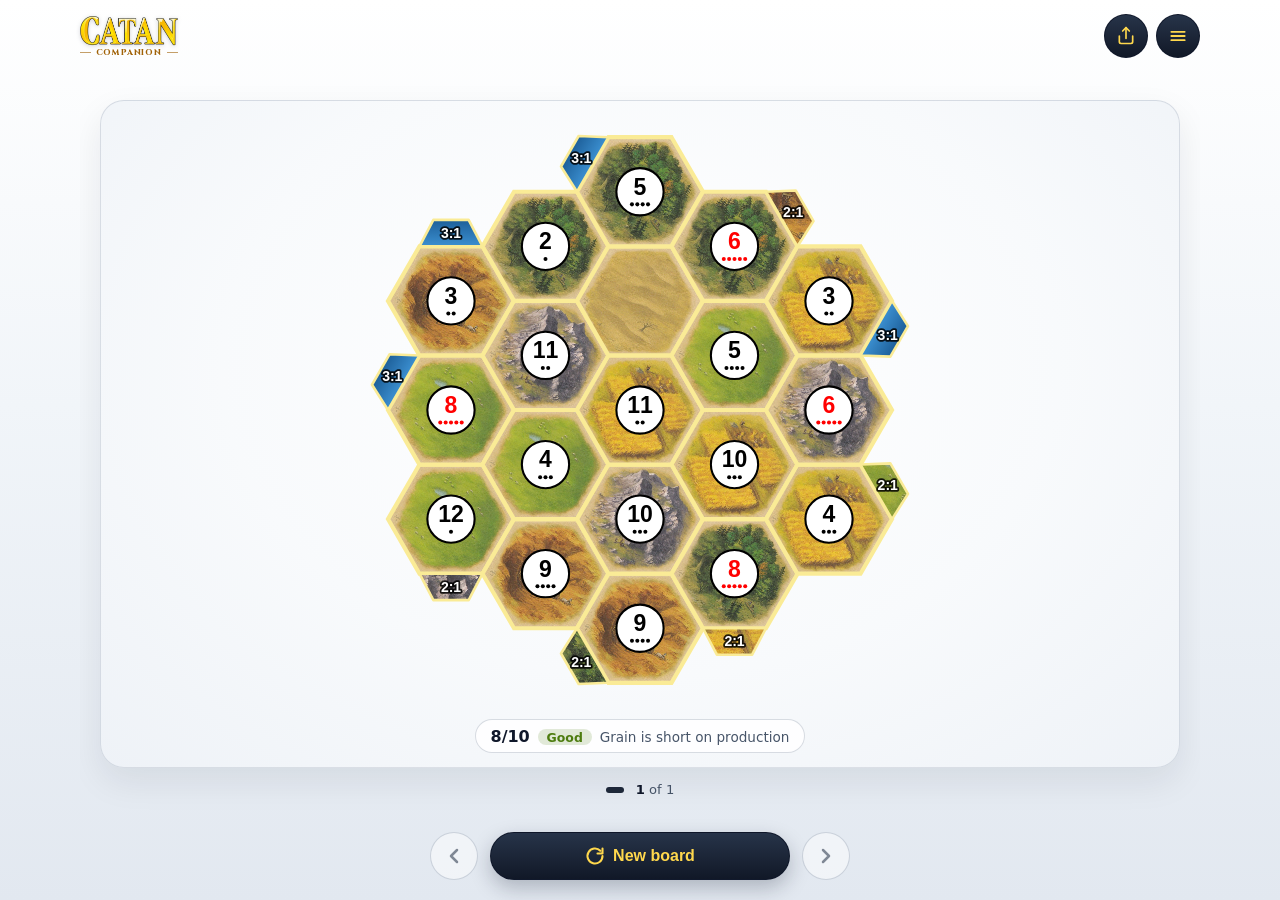
==== commit b5f1fc29: "Fill gaps in the base game rules from the rulebooks. Checked every base and 5-6 player entry against" ====
--- a/index.html
+++ b/index.html
@@ -743,7 +743,7 @@
             </div>
             <div class="rules-entry">
               <h4>Setup</h4>
-              <p>Each player places a settlement and a road, as usual. Then, going back the other way, each places a city (not a settlement) and a road, following the distance rule. Your starting resources come from the hexes around your city: 1 resource per hex, no commodities. Whoever placed the last city takes the first turn.</p>
+              <p>Each player places a settlement and a road, as usual. Then, going back the other way, each places a city (not a settlement) and a road. Your starting resources come from the hexes around your city.</p>
             </div>
             <div class="rules-entry">
               <h4>Before you start</h4>
@@ -764,11 +764,11 @@
             </div>
             <div class="rules-entry">
               <h4>Production</h4>
-              <p>Add the red and yellow dice for production as usual. Settlements collect 1 resource. A city on forest, pasture or mountains collects 1 resource plus 1 commodity; on fields it collects 2 grain, and on hills 2 brick. The robber’s hex produces neither.</p>
+              <p>Add the red and yellow dice for production as usual. A city on forest, pasture or mountains collects 1 resource plus 1 commodity; on fields it collects 2 grain, and on hills 2 brick.</p>
             </div>
             <div class="rules-entry">
               <h4>Then, in any order</h4>
-              <p>Trade, build, hire, activate, promote or use knights, buy city improvements, and play any number of progress cards. Trading and building no longer have to come in separate phases.</p>
+              <p>Trade, build, hire, activate, promote or use knights, buy city improvements, and play any number of progress cards.</p>
             </div>
             <div class="rules-entry">
               <h4>Rolling a 7</h4>
@@ -793,7 +793,7 @@
             </div>
             <div class="rules-entry">
               <h4>How they work</h4>
-              <p>They count as cards in your hand for a 7, can be stolen or discarded, and trade freely with other players. With the bank, trade 4 of the same commodity (3 at a 3:1 harbor) for any resource or commodity. Resources can buy commodities at your usual rates too: 4:1, 3:1 at a harbor, or 2:1 at the matching 2:1 harbor. You spend them on city improvements.</p>
+              <p>They count as cards in your hand for a 7, can be stolen or discarded, and trade just like resources: 4:1 with the bank, or 3:1 at a 3:1 harbor. You spend them on city improvements.</p>
             </div>
           </div>
         </details>
@@ -831,11 +831,11 @@
             </div>
             <div class="rules-entry">
               <h4>Activating</h4>
-              <p>Pay 1 grain to turn a knight active, whatever its strength. You can activate it the turn you hire it, but a knight can’t act on the turn it was activated. Each active knight can take 1 action per turn, which turns it inactive again. You may reactivate it afterward, but it can’t act again that turn.</p>
+              <p>Pay 1 grain to turn a knight active. You can activate it the turn you hire it, but a knight can’t act on the turn it was activated. Taking an action turns it inactive again.</p>
             </div>
             <div class="rules-entry">
               <h4>Promoting</h4>
-              <p>Pay wool and ore to raise a knight one level, even the turn you hired it. It stays where it is and keeps its active or inactive side. Each knight can be promoted at most once per turn. Promoting a strong knight to mighty needs the Fortress (politics level 3).</p>
+              <p>Pay wool and ore to raise a knight one level, active or not; each knight at most once per turn. Promoting a strong knight to mighty needs the Fortress (politics level 3).</p>
             </div>
             <div class="rules-entry">
               <h4>Blocking roads</h4>
@@ -843,15 +843,15 @@
             </div>
             <div class="rules-entry">
               <h4>Moving</h4>
-              <p>Move an active knight along your own roads to another empty corner, passing any of your own pieces on the way. It becomes inactive. To build a settlement where your knight stands, move the knight first; if it has nowhere to go, you can’t build there.</p>
+              <p>Move an active knight along your own roads to another empty corner. It becomes inactive. To build a settlement where your knight stands, move the knight first.</p>
             </div>
             <div class="rules-entry">
               <h4>Displacing</h4>
-              <p>Move an active knight along your roads onto a corner held by a weaker opposing knight, so a basic knight can never displace. Its owner moves it, still active or inactive as it was, to an empty corner connected to its old spot by their roads, or removes it if there’s none. Your knight becomes inactive. You can’t displace your own knights.</p>
+              <p>Move an active knight onto a corner held by a weaker opposing knight. Its owner moves it to an empty corner connected by their roads, or removes it if there’s none. Your knight becomes inactive. You can’t displace your own knights.</p>
             </div>
             <div class="rules-entry">
               <h4>Chasing away the robber</h4>
-              <p>An active knight of any strength, on a corner of the robber’s hex, can move the robber and steal 1 card, as with a knight card in CATAN. The knight becomes inactive.</p>
+              <p>An active knight next to the robber’s hex can move the robber and steal 1 card, as with a knight card in CATAN. The knight becomes inactive.</p>
             </div>
           </div>
         </details>
@@ -868,15 +868,15 @@
             </div>
             <div class="rules-entry">
               <h4>The battle</h4>
-              <p>The barbarians’ strength is the number of cities on the island, metropolises included. Catan’s strength is the total of every player’s active knights, even players with no cities: basic 1, strong 2, mighty 3. Inactive knights don’t count.</p>
+              <p>The barbarians’ strength is the number of cities on the island, metropolises included. Catan’s strength is the total of all active knights: basic 1, strong 2, mighty 3.</p>
             </div>
             <div class="rules-entry">
               <h4>If the barbarians win</h4>
-              <p>If the barbarians are stronger, whoever has the lowest total of active knights (no active knights counts as lowest) loses a city: it’s reduced to a settlement, and its wall is removed. Tied players each lose one. Players with no cities, or only metropolises, can’t lose one and don’t count as lowest.</p>
+              <p>Whoever has the lowest total of active knights loses a city: it’s reduced to a settlement, and its wall is removed. Tied players each lose one. Players with no cities, or only metropolises, can’t lose one and don’t count as lowest.</p>
             </div>
             <div class="rules-entry">
               <h4>If Catan wins</h4>
-              <p>Catan wins if its knights are as strong as the barbarians or stronger. The player with the highest total of active knights gets a Defender of Catan card, worth 1 point. If players tie, no one gets it; instead each tied player, in turn order from whoever rolled, draws a progress card from the stack of their choice.</p>
+              <p>The player with the highest total of active knights gets a Defender of Catan card, worth 1 point. If players tie, no one gets it; each tied player draws a progress card from the stack of their choice.</p>
             </div>
             <div class="rules-entry">
               <h4>After an attack</h4>
@@ -901,7 +901,7 @@
             </div>
             <div class="rules-entry">
               <h4>Drawing progress cards</h4>
-              <p>Level 1 in a track shows 2 red die faces, and each level after adds one more. When the event die shows that color’s city gate and the red die matches one of your faces, you draw a progress card of that color, on anyone’s turn. Players draw in turn order, starting with whoever rolled.</p>
+              <p>Each level adds red die faces to that track. When the event die shows that color’s city gate and the red die matches one of your faces, you draw a progress card of that color. Players draw in turn order, starting with whoever rolled.</p>
             </div>
             <div class="rules-entry">
               <h4>Level 3 abilities</h4>
@@ -909,7 +909,7 @@
             </div>
             <div class="rules-entry">
               <h4>Metropolis</h4>
-              <p>The first to reach level 4 in a track puts that track’s metropolis on one of their cities. That city is worth 4 points and can’t be pillaged. Reaching level 5 first takes a metropolis from a player at level 4; at level 5 it’s yours for good. You can hold more than one metropolis, each on a different city.</p>
+              <p>The first to reach level 4 in a track puts that track’s metropolis on one of their cities. That city is worth 4 points and can’t be pillaged. Reaching level 5 first takes a metropolis from a player at level 4; at level 5 it’s yours for good.</p>
             </div>
             <div class="rules-entry">
               <h4>Going past level 3</h4>
@@ -934,7 +934,7 @@
             </div>
             <div class="rules-entry">
               <h4>Victory point cards</h4>
-              <p>The Printer and Constitution are played face up as soon as they’re drawn, even on someone else’s turn. They don’t count toward your limit of 4, and the Spy can’t take them.</p>
+              <p>The Printer and Constitution are played face up as soon as they’re drawn, even on someone else’s turn.</p>
             </div>
           </div>
         </details>
@@ -951,7 +951,7 @@
             </div>
             <div class="rules-entry">
               <h4>Crane (2)</h4>
-              <p>One city improvement you buy this turn costs 1 commodity less, so a level 1 improvement is free. You can’t use 2 Cranes on the same improvement.</p>
+              <p>One city improvement costs 1 commodity less. You can’t use 2 Cranes on the same improvement.</p>
             </div>
             <div class="rules-entry">
               <h4>Engineer (1)</h4>
@@ -959,19 +959,19 @@
             </div>
             <div class="rules-entry">
               <h4>Inventor (2)</h4>
-              <p>Swap any 2 number tokens on the board, except the 2, 12, 6 and 8. They needn’t touch your buildings, and one can be under the robber.</p>
+              <p>Swap any 2 number tokens on the board, except the 2, 12, 6 and 8.</p>
             </div>
             <div class="rules-entry">
               <h4>Irrigation (2)</h4>
-              <p>Take 2 grain for each fields hex next to at least one of your settlements or cities. Cities don’t double it.</p>
+              <p>Take 2 grain for each fields hex next to at least one of your settlements or cities.</p>
             </div>
             <div class="rules-entry">
               <h4>Medicine (2)</h4>
-              <p>Upgrade a settlement to a city for 2 ore and 1 grain. You can’t use 2 on the same city.</p>
+              <p>Upgrade a settlement to a city for 2 ore and 1 grain.</p>
             </div>
             <div class="rules-entry">
               <h4>Mining (2)</h4>
-              <p>Take 2 ore for each mountains hex next to at least one of your settlements or cities. Cities don’t double it.</p>
+              <p>Take 2 ore for each mountains hex next to at least one of your settlements or cities.</p>
             </div>
             <div class="rules-entry">
               <h4>Printer (1)</h4>
@@ -979,11 +979,11 @@
             </div>
             <div class="rules-entry">
               <h4>Road Building (2)</h4>
-              <p>Build 2 roads for free, following the usual rules. They don’t have to touch each other.</p>
+              <p>Build 2 roads for free.</p>
             </div>
             <div class="rules-entry">
               <h4>Smith (2)</h4>
-              <p>Promote up to 2 knights one level each for free, active or not. Mighty knights can’t be promoted, and strong to mighty still needs the Fortress.</p>
+              <p>Promote up to 2 knights one level each for free. Mighty knights can’t be promoted, and strong to mighty still needs the Fortress.</p>
             </div>
           </div>
         </details>
@@ -996,7 +996,7 @@
           <div class="rules-entries">
             <div class="rules-entry">
               <h4>Bishop (2)</h4>
-              <p>Move the robber, then steal 1 random card from each player with a settlement or city on its new hex: 1 per player, however many buildings they have there.</p>
+              <p>Move the robber, then steal 1 random card from each player with a settlement or city on its new hex.</p>
             </div>
             <div class="rules-entry">
               <h4>Constitution (1)</h4>
@@ -1004,23 +1004,23 @@
             </div>
             <div class="rules-entry">
               <h4>Deserter (2)</h4>
-              <p>An opponent removes one of their knights, their choice. You may then place one of your own of the same strength and the same active or inactive side, following the usual placing rules; a mighty one doesn’t need the Fortress. If you have none of that strength left, you may place a basic knight instead.</p>
+              <p>An opponent removes one of their knights, their choice. You may then place one of your own of the same strength.</p>
             </div>
             <div class="rules-entry">
               <h4>Diplomat (2)</h4>
-              <p>Remove an open road: one at the end of a line, with no road, settlement, city or knight of its owner’s at one end. An opponent’s road goes back to their supply. If it’s your own, you may place it somewhere else for free, following the usual rules.</p>
+              <p>Remove an open road (one with nothing at one end). If it’s your own, you may place it somewhere else for free.</p>
             </div>
             <div class="rules-entry">
               <h4>Intrigue (2)</h4>
-              <p>Displace an opponent’s knight on a corner connected to your roads, without using a knight of your own; you don’t need any knights to play it. If it has nowhere to go, it’s removed. After the knight is displaced, you may place a basic knight, following the normal rules.</p>
+              <p>Displace an opponent’s knight on a corner connected to your roads, without using a knight of your own.</p>
             </div>
             <div class="rules-entry">
               <h4>Saboteur (2)</h4>
-              <p>Each other player with as many points as you or more discards half their resource and commodity cards, rounded down, their choice.</p>
+              <p>Each player with as many points as you or more discards half their cards, rounded down.</p>
             </div>
             <div class="rules-entry">
               <h4>Spy (3)</h4>
-              <p>Look at another player’s progress cards and take 1 (not a victory point card). It can even be another Spy.</p>
+              <p>Look at another player’s progress cards and take 1 (not a victory point card).</p>
             </div>
             <div class="rules-entry">
               <h4>Warlord (2)</h4>
@@ -1028,7 +1028,7 @@
             </div>
             <div class="rules-entry">
               <h4>Wedding (2)</h4>
-              <p>Each player with more points than you gives you 2 resource or commodity cards of their choice, or their last card if they hold only 1.</p>
+              <p>Each player with more points than you gives you 2 resource or commodity cards of their choice.</p>
             </div>
           </div>
         </details>
@@ -1041,7 +1041,7 @@
           <div class="rules-entries">
             <div class="rules-entry">
               <h4>Commercial Harbor (2)</h4>
-              <p>Any time this turn, offer each opponent 1 resource from your hand, once each; each must give you 1 commodity of their choice for it. If they have none, you take your resource back.</p>
+              <p>Offer each opponent 1 resource from your hand; each must give you 1 commodity of their choice for it, if they have one.</p>
             </div>
             <div class="rules-entry">
               <h4>Master Merchant (2)</h4>
@@ -1049,7 +1049,7 @@
             </div>
             <div class="rules-entry">
               <h4>Merchant (6)</h4>
-              <p>Put the merchant on a land hex next to your settlement or city. While it stays there, trade that hex’s resource (not commodities) 2:1 with the bank, and you hold 1 victory point. The robber doesn’t affect it. Whoever plays the next Merchant card takes it over.</p>
+              <p>Put the merchant on a land hex next to your settlement or city. While it stays there, trade that hex’s resource 2:1, and you hold 1 victory point. Another Merchant card takes it over.</p>
             </div>
             <div class="rules-entry">
               <h4>Merchant Fleet (2)</h4>
@@ -1106,14 +1106,10 @@
         <details class="rules-section">
           <summary>
             <span class="rules-section-name">5–6 players</span>
-            <span class="rules-count">3</span>
-            <svg class="rules-chevron" viewBox="0 0 24 24" width="18" height="18" fill="none" stroke="currentColor" stroke-width="2.5" stroke-linecap="round" stroke-linejoin="round" aria-hidden="true"><path d="M9 18l6-6-6-6" /></svg>
-          </summary>
-          <div class="rules-entries">
-            <div class="rules-entry">
-              <h4>Setting up</h4>
-              <p>Build the bigger board from CATAN 5–6, with the barbarian tile beside it. The robber starts on either desert. Add the extension’s commodity cards to their stacks. The paired turns need the 2022 or later CATAN 5–6 rules.</p>
-            </div>
+            <span class="rules-count">2</span>
+            <svg class="rules-chevron" viewBox="0 0 24 24" width="18" height="18" fill="none" stroke="currentColor" stroke-width="2.5" stroke-linecap="round" stroke-linejoin="round" aria-hidden="true"><path d="M9 18l6-6-6-6" /></svg>
+          </summary>
+          <div class="rules-entries">
             <div class="rules-entry">
               <h4>Paired turns</h4>
               <p>As in CATAN 5–6: player 1 rolls and takes a full turn, then player 2 trades with the bank only, builds, uses knights, improves cities and plays progress cards.</p>
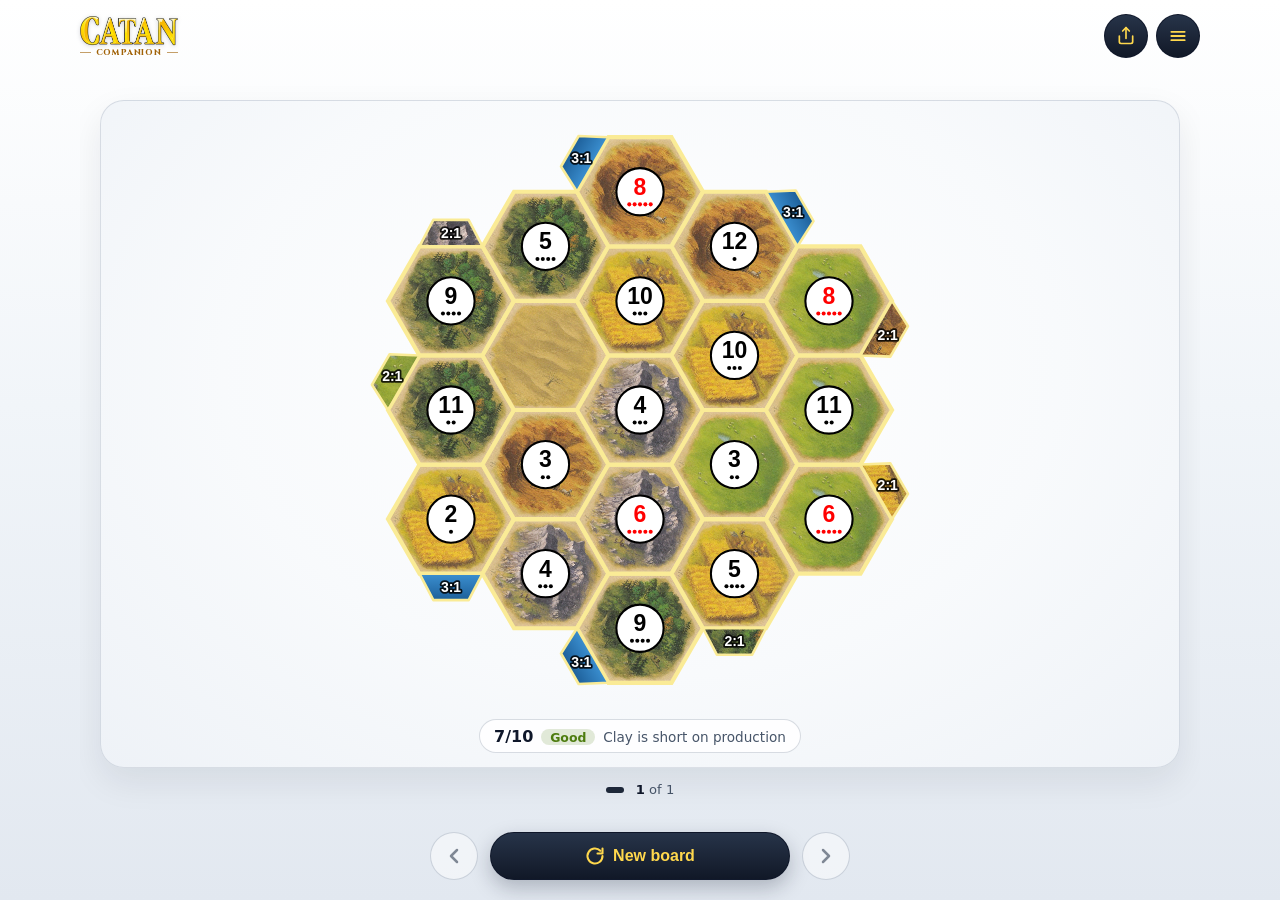
==== commit af31041b: "Open the full rulebook from the Rules page. A Rulebook page with chapter shortcuts, contents, search" ====
--- a/index.html
+++ b/index.html
@@ -415,6 +415,10 @@
       <!-- Hidden while searching -->
       <div class="rules-intro">
         <div class="settings-group">
+          <button class="settings-row-button rulebook-open" type="button" data-book="base" aria-haspopup="dialog">
+            <span class="switch-text">Full rulebook<small>Word for word, with illustrations</small></span>
+            <svg viewBox="0 0 24 24" width="18" height="18" fill="none" stroke="currentColor" stroke-width="2.5" stroke-linecap="round" stroke-linejoin="round" aria-hidden="true"><path d="M9 18l6-6-6-6" /></svg>
+          </button>
           <a class="settings-row-button" href="https://www.catan.com/sites/default/files/2021-06/catan_base_rules_2020_200707.pdf" target="_blank" rel="noopener">
             <span class="switch-text">Official rulebook<small>Game Rules &amp; Almanac · PDF on catan.com</small></span>
             <svg viewBox="0 0 24 24" width="18" height="18" fill="none" stroke="currentColor" stroke-width="2.5" stroke-linecap="round" stroke-linejoin="round" aria-hidden="true"><path d="M7 17L17 7" /><path d="M8 7h9v9" /></svg>
@@ -682,6 +686,10 @@
     <div class="rules-game" data-game="ck" hidden>
       <div class="rules-intro">
         <div class="settings-group">
+          <button class="settings-row-button rulebook-open" type="button" data-book="ck" aria-haspopup="dialog">
+            <span class="switch-text">Full rulebook<small>Word for word, with illustrations</small></span>
+            <svg viewBox="0 0 24 24" width="18" height="18" fill="none" stroke="currentColor" stroke-width="2.5" stroke-linecap="round" stroke-linejoin="round" aria-hidden="true"><path d="M9 18l6-6-6-6" /></svg>
+          </button>
           <a class="settings-row-button" href="https://www.catan.com/sites/default/files/2021-06/catan_c_k_2020_rule_book_200708.pdf" target="_blank" rel="noopener">
             <span class="switch-text">Official rulebook<small>Cities &amp; Knights Game Rules &amp; Almanac · PDF on catan.com</small></span>
             <svg viewBox="0 0 24 24" width="18" height="18" fill="none" stroke="currentColor" stroke-width="2.5" stroke-linecap="round" stroke-linejoin="round" aria-hidden="true"><path d="M7 17L17 7" /><path d="M8 7h9v9" /></svg>
@@ -743,7 +751,7 @@
             </div>
             <div class="rules-entry">
               <h4>Setup</h4>
-              <p>Each player places a settlement and a road, as usual. Then, going back the other way, each places a city (not a settlement) and a road. Your starting resources come from the hexes around your city.</p>
+              <p>Each player places a settlement and a road, as usual. Then, going back the other way, each places a city (not a settlement) and a road, following the distance rule. Your starting resources come from the hexes around your city: 1 resource per hex, no commodities. Whoever placed the last city takes the first turn.</p>
             </div>
             <div class="rules-entry">
               <h4>Before you start</h4>
@@ -764,11 +772,11 @@
             </div>
             <div class="rules-entry">
               <h4>Production</h4>
-              <p>Add the red and yellow dice for production as usual. A city on forest, pasture or mountains collects 1 resource plus 1 commodity; on fields it collects 2 grain, and on hills 2 brick.</p>
+              <p>Add the red and yellow dice for production as usual. Settlements collect 1 resource. A city on forest, pasture or mountains collects 1 resource plus 1 commodity; on fields it collects 2 grain, and on hills 2 brick. The robber’s hex produces neither.</p>
             </div>
             <div class="rules-entry">
               <h4>Then, in any order</h4>
-              <p>Trade, build, hire, activate, promote or use knights, buy city improvements, and play any number of progress cards.</p>
+              <p>Trade, build, hire, activate, promote or use knights, buy city improvements, and play any number of progress cards. Trading and building no longer have to come in separate phases.</p>
             </div>
             <div class="rules-entry">
               <h4>Rolling a 7</h4>
@@ -793,7 +801,7 @@
             </div>
             <div class="rules-entry">
               <h4>How they work</h4>
-              <p>They count as cards in your hand for a 7, can be stolen or discarded, and trade just like resources: 4:1 with the bank, or 3:1 at a 3:1 harbor. You spend them on city improvements.</p>
+              <p>They count as cards in your hand for a 7, can be stolen or discarded, and trade freely with other players. With the bank, trade 4 of the same commodity (3 at a 3:1 harbor) for any resource or commodity. Resources can buy commodities at your usual rates too: 4:1, 3:1 at a harbor, or 2:1 at the matching 2:1 harbor. You spend them on city improvements.</p>
             </div>
           </div>
         </details>
@@ -831,11 +839,11 @@
             </div>
             <div class="rules-entry">
               <h4>Activating</h4>
-              <p>Pay 1 grain to turn a knight active. You can activate it the turn you hire it, but a knight can’t act on the turn it was activated. Taking an action turns it inactive again.</p>
+              <p>Pay 1 grain to turn a knight active, whatever its strength. You can activate it the turn you hire it, but a knight can’t act on the turn it was activated. Each active knight can take 1 action per turn, which turns it inactive again. You may reactivate it afterward, but it can’t act again that turn.</p>
             </div>
             <div class="rules-entry">
               <h4>Promoting</h4>
-              <p>Pay wool and ore to raise a knight one level, active or not; each knight at most once per turn. Promoting a strong knight to mighty needs the Fortress (politics level 3).</p>
+              <p>Pay wool and ore to raise a knight one level, even the turn you hired it. It stays where it is and keeps its active or inactive side. Each knight can be promoted at most once per turn. Promoting a strong knight to mighty needs the Fortress (politics level 3).</p>
             </div>
             <div class="rules-entry">
               <h4>Blocking roads</h4>
@@ -843,15 +851,15 @@
             </div>
             <div class="rules-entry">
               <h4>Moving</h4>
-              <p>Move an active knight along your own roads to another empty corner. It becomes inactive. To build a settlement where your knight stands, move the knight first.</p>
+              <p>Move an active knight along your own roads to another empty corner, passing any of your own pieces on the way. It becomes inactive. To build a settlement where your knight stands, move the knight first; if it has nowhere to go, you can’t build there.</p>
             </div>
             <div class="rules-entry">
               <h4>Displacing</h4>
-              <p>Move an active knight onto a corner held by a weaker opposing knight. Its owner moves it to an empty corner connected by their roads, or removes it if there’s none. Your knight becomes inactive. You can’t displace your own knights.</p>
+              <p>Move an active knight along your roads onto a corner held by a weaker opposing knight, so a basic knight can never displace. Its owner moves it, still active or inactive as it was, to an empty corner connected to its old spot by their roads, or removes it if there’s none. Your knight becomes inactive. You can’t displace your own knights.</p>
             </div>
             <div class="rules-entry">
               <h4>Chasing away the robber</h4>
-              <p>An active knight next to the robber’s hex can move the robber and steal 1 card, as with a knight card in CATAN. The knight becomes inactive.</p>
+              <p>An active knight of any strength, on a corner of the robber’s hex, can move the robber and steal 1 card, as with a knight card in CATAN. The knight becomes inactive.</p>
             </div>
           </div>
         </details>
@@ -868,15 +876,15 @@
             </div>
             <div class="rules-entry">
               <h4>The battle</h4>
-              <p>The barbarians’ strength is the number of cities on the island, metropolises included. Catan’s strength is the total of all active knights: basic 1, strong 2, mighty 3.</p>
+              <p>The barbarians’ strength is the number of cities on the island, metropolises included. Catan’s strength is the total of every player’s active knights, even players with no cities: basic 1, strong 2, mighty 3. Inactive knights don’t count.</p>
             </div>
             <div class="rules-entry">
               <h4>If the barbarians win</h4>
-              <p>Whoever has the lowest total of active knights loses a city: it’s reduced to a settlement, and its wall is removed. Tied players each lose one. Players with no cities, or only metropolises, can’t lose one and don’t count as lowest.</p>
+              <p>If the barbarians are stronger, whoever has the lowest total of active knights (no active knights counts as lowest) loses a city: it’s reduced to a settlement, and its wall is removed. Tied players each lose one. Players with no cities, or only metropolises, can’t lose one and don’t count as lowest.</p>
             </div>
             <div class="rules-entry">
               <h4>If Catan wins</h4>
-              <p>The player with the highest total of active knights gets a Defender of Catan card, worth 1 point. If players tie, no one gets it; each tied player draws a progress card from the stack of their choice.</p>
+              <p>Catan wins if its knights are as strong as the barbarians or stronger. The player with the highest total of active knights gets a Defender of Catan card, worth 1 point. If players tie, no one gets it; instead each tied player, in turn order from whoever rolled, draws a progress card from the stack of their choice.</p>
             </div>
             <div class="rules-entry">
               <h4>After an attack</h4>
@@ -901,7 +909,7 @@
             </div>
             <div class="rules-entry">
               <h4>Drawing progress cards</h4>
-              <p>Each level adds red die faces to that track. When the event die shows that color’s city gate and the red die matches one of your faces, you draw a progress card of that color. Players draw in turn order, starting with whoever rolled.</p>
+              <p>Level 1 in a track shows 2 red die faces, and each level after adds one more. When the event die shows that color’s city gate and the red die matches one of your faces, you draw a progress card of that color, on anyone’s turn. Players draw in turn order, starting with whoever rolled.</p>
             </div>
             <div class="rules-entry">
               <h4>Level 3 abilities</h4>
@@ -909,7 +917,7 @@
             </div>
             <div class="rules-entry">
               <h4>Metropolis</h4>
-              <p>The first to reach level 4 in a track puts that track’s metropolis on one of their cities. That city is worth 4 points and can’t be pillaged. Reaching level 5 first takes a metropolis from a player at level 4; at level 5 it’s yours for good.</p>
+              <p>The first to reach level 4 in a track puts that track’s metropolis on one of their cities. That city is worth 4 points and can’t be pillaged. Reaching level 5 first takes a metropolis from a player at level 4; at level 5 it’s yours for good. You can hold more than one metropolis, each on a different city.</p>
             </div>
             <div class="rules-entry">
               <h4>Going past level 3</h4>
@@ -934,7 +942,7 @@
             </div>
             <div class="rules-entry">
               <h4>Victory point cards</h4>
-              <p>The Printer and Constitution are played face up as soon as they’re drawn, even on someone else’s turn.</p>
+              <p>The Printer and Constitution are played face up as soon as they’re drawn, even on someone else’s turn. They don’t count toward your limit of 4, and the Spy can’t take them.</p>
             </div>
           </div>
         </details>
@@ -951,7 +959,7 @@
             </div>
             <div class="rules-entry">
               <h4>Crane (2)</h4>
-              <p>One city improvement costs 1 commodity less. You can’t use 2 Cranes on the same improvement.</p>
+              <p>One city improvement you buy this turn costs 1 commodity less, so a level 1 improvement is free. You can’t use 2 Cranes on the same improvement.</p>
             </div>
             <div class="rules-entry">
               <h4>Engineer (1)</h4>
@@ -959,19 +967,19 @@
             </div>
             <div class="rules-entry">
               <h4>Inventor (2)</h4>
-              <p>Swap any 2 number tokens on the board, except the 2, 12, 6 and 8.</p>
+              <p>Swap any 2 number tokens on the board, except the 2, 12, 6 and 8. They needn’t touch your buildings, and one can be under the robber.</p>
             </div>
             <div class="rules-entry">
               <h4>Irrigation (2)</h4>
-              <p>Take 2 grain for each fields hex next to at least one of your settlements or cities.</p>
+              <p>Take 2 grain for each fields hex next to at least one of your settlements or cities. Cities don’t double it.</p>
             </div>
             <div class="rules-entry">
               <h4>Medicine (2)</h4>
-              <p>Upgrade a settlement to a city for 2 ore and 1 grain.</p>
+              <p>Upgrade a settlement to a city for 2 ore and 1 grain. You can’t use 2 on the same city.</p>
             </div>
             <div class="rules-entry">
               <h4>Mining (2)</h4>
-              <p>Take 2 ore for each mountains hex next to at least one of your settlements or cities.</p>
+              <p>Take 2 ore for each mountains hex next to at least one of your settlements or cities. Cities don’t double it.</p>
             </div>
             <div class="rules-entry">
               <h4>Printer (1)</h4>
@@ -979,11 +987,11 @@
             </div>
             <div class="rules-entry">
               <h4>Road Building (2)</h4>
-              <p>Build 2 roads for free.</p>
+              <p>Build 2 roads for free, following the usual rules. They don’t have to touch each other.</p>
             </div>
             <div class="rules-entry">
               <h4>Smith (2)</h4>
-              <p>Promote up to 2 knights one level each for free. Mighty knights can’t be promoted, and strong to mighty still needs the Fortress.</p>
+              <p>Promote up to 2 knights one level each for free, active or not. Mighty knights can’t be promoted, and strong to mighty still needs the Fortress.</p>
             </div>
           </div>
         </details>
@@ -996,7 +1004,7 @@
           <div class="rules-entries">
             <div class="rules-entry">
               <h4>Bishop (2)</h4>
-              <p>Move the robber, then steal 1 random card from each player with a settlement or city on its new hex.</p>
+              <p>Move the robber, then steal 1 random card from each player with a settlement or city on its new hex: 1 per player, however many buildings they have there.</p>
             </div>
             <div class="rules-entry">
               <h4>Constitution (1)</h4>
@@ -1004,23 +1012,23 @@
             </div>
             <div class="rules-entry">
               <h4>Deserter (2)</h4>
-              <p>An opponent removes one of their knights, their choice. You may then place one of your own of the same strength.</p>
+              <p>An opponent removes one of their knights, their choice. You may then place one of your own of the same strength and the same active or inactive side, following the usual placing rules; a mighty one doesn’t need the Fortress. If you have none of that strength left, you may place a basic knight instead.</p>
             </div>
             <div class="rules-entry">
               <h4>Diplomat (2)</h4>
-              <p>Remove an open road (one with nothing at one end). If it’s your own, you may place it somewhere else for free.</p>
+              <p>Remove an open road: one at the end of a line, with no road, settlement, city or knight of its owner’s at one end. An opponent’s road goes back to their supply. If it’s your own, you may place it somewhere else for free, following the usual rules.</p>
             </div>
             <div class="rules-entry">
               <h4>Intrigue (2)</h4>
-              <p>Displace an opponent’s knight on a corner connected to your roads, without using a knight of your own.</p>
+              <p>Displace an opponent’s knight on a corner connected to your roads, without using a knight of your own; you don’t need any knights to play it. If it has nowhere to go, it’s removed. After the knight is displaced, you may place a basic knight, following the normal rules.</p>
             </div>
             <div class="rules-entry">
               <h4>Saboteur (2)</h4>
-              <p>Each player with as many points as you or more discards half their cards, rounded down.</p>
+              <p>Each other player with as many points as you or more discards half their resource and commodity cards, rounded down, their choice.</p>
             </div>
             <div class="rules-entry">
               <h4>Spy (3)</h4>
-              <p>Look at another player’s progress cards and take 1 (not a victory point card).</p>
+              <p>Look at another player’s progress cards and take 1 (not a victory point card). It can even be another Spy.</p>
             </div>
             <div class="rules-entry">
               <h4>Warlord (2)</h4>
@@ -1028,7 +1036,7 @@
             </div>
             <div class="rules-entry">
               <h4>Wedding (2)</h4>
-              <p>Each player with more points than you gives you 2 resource or commodity cards of their choice.</p>
+              <p>Each player with more points than you gives you 2 resource or commodity cards of their choice, or their last card if they hold only 1.</p>
             </div>
           </div>
         </details>
@@ -1041,7 +1049,7 @@
           <div class="rules-entries">
             <div class="rules-entry">
               <h4>Commercial Harbor (2)</h4>
-              <p>Offer each opponent 1 resource from your hand; each must give you 1 commodity of their choice for it, if they have one.</p>
+              <p>Any time this turn, offer each opponent 1 resource from your hand, once each; each must give you 1 commodity of their choice for it. If they have none, you take your resource back.</p>
             </div>
             <div class="rules-entry">
               <h4>Master Merchant (2)</h4>
@@ -1049,7 +1057,7 @@
             </div>
             <div class="rules-entry">
               <h4>Merchant (6)</h4>
-              <p>Put the merchant on a land hex next to your settlement or city. While it stays there, trade that hex’s resource 2:1, and you hold 1 victory point. Another Merchant card takes it over.</p>
+              <p>Put the merchant on a land hex next to your settlement or city. While it stays there, trade that hex’s resource (not commodities) 2:1 with the bank, and you hold 1 victory point. The robber doesn’t affect it. Whoever plays the next Merchant card takes it over.</p>
             </div>
             <div class="rules-entry">
               <h4>Merchant Fleet (2)</h4>
@@ -1106,10 +1114,14 @@
         <details class="rules-section">
           <summary>
             <span class="rules-section-name">5–6 players</span>
-            <span class="rules-count">2</span>
-            <svg class="rules-chevron" viewBox="0 0 24 24" width="18" height="18" fill="none" stroke="currentColor" stroke-width="2.5" stroke-linecap="round" stroke-linejoin="round" aria-hidden="true"><path d="M9 18l6-6-6-6" /></svg>
-          </summary>
-          <div class="rules-entries">
+            <span class="rules-count">3</span>
+            <svg class="rules-chevron" viewBox="0 0 24 24" width="18" height="18" fill="none" stroke="currentColor" stroke-width="2.5" stroke-linecap="round" stroke-linejoin="round" aria-hidden="true"><path d="M9 18l6-6-6-6" /></svg>
+          </summary>
+          <div class="rules-entries">
+            <div class="rules-entry">
+              <h4>Setting up</h4>
+              <p>Build the bigger board from CATAN 5–6, with the barbarian tile beside it. The robber starts on either desert. Add the extension’s commodity cards to their stacks. The paired turns need the 2022 or later CATAN 5–6 rules.</p>
+            </div>
             <div class="rules-entry">
               <h4>Paired turns</h4>
               <p>As in CATAN 5–6: player 1 rolls and takes a full turn, then player 2 trades with the bank only, builds, uses knights, improves cities and plays progress cards.</p>
@@ -1123,6 +1135,68 @@
       </div>
     </div>
     <p id="rules-empty" class="rules-empty" hidden></p>
+  </dialog>
+
+  <!-- Rulebook: the official rulebooks word for word, with their
+       illustrations, opened from the Rules page. Each book loads from
+       rulebook/ the first time it's shown. -->
+  <dialog id="rulebook-dialog" class="settings-dialog rulebook-dialog" aria-labelledby="rulebook-title">
+    <div class="settings-header">
+      <button id="rulebook-close" class="btn btn-secondary btn-icon" type="button" aria-label="Close rulebook">
+        <svg class="icon-back" viewBox="0 0 24 24" width="22" height="22" fill="none"
+          stroke="currentColor" stroke-width="2.5" stroke-linecap="round" stroke-linejoin="round" aria-hidden="true">
+          <path d="M15 18l-6-6 6-6" />
+        </svg>
+        <svg class="icon-close" viewBox="0 0 24 24" width="20" height="20" fill="none"
+          stroke="currentColor" stroke-width="2" stroke-linecap="round" aria-hidden="true">
+          <path d="M18 6L6 18M6 6l12 12" />
+        </svg>
+      </button>
+      <div class="rules-heading">
+        <h2 id="rulebook-title" class="settings-title">Rulebook</h2>
+        <span id="rulebook-subtitle" class="rules-subtitle">CATAN, word for word</span>
+      </div>
+    </div>
+
+    <label class="rules-search">
+      <svg viewBox="0 0 24 24" width="18" height="18" fill="none" stroke="currentColor"
+        stroke-width="2.5" stroke-linecap="round" stroke-linejoin="round" aria-hidden="true">
+        <circle cx="11" cy="11" r="7" />
+        <path d="M21 21l-4.3-4.3" />
+      </svg>
+      <span class="sr-only">Search the rulebook</span>
+      <input id="rulebook-search" type="search" placeholder="Search the rulebook" autocomplete="off" />
+    </label>
+
+    <div class="segmented rules-games" role="radiogroup" aria-label="Rulebook">
+      <label class="segment">
+        <input type="radio" name="rulebook-book" value="base" checked />
+        <span>Base game</span>
+      </label>
+      <label class="segment">
+        <input type="radio" name="rulebook-book" value="ck" />
+        <span>Cities &amp; Knights</span>
+      </label>
+    </div>
+
+    <div id="rulebook-books" class="rulebook-books">
+      <div class="rulebook-book" data-book="base"></div>
+      <div class="rulebook-book" data-book="ck" hidden></div>
+    </div>
+    <p id="rulebook-status" class="rules-empty" hidden></p>
+
+    <!-- After following a cross-reference, back to where you were -->
+    <button id="rulebook-return" class="rulebook-return" type="button" tabindex="-1"></button>
+  </dialog>
+
+  <!-- An illustration from the rulebook, full screen -->
+  <dialog id="rulebook-viewer" class="rulebook-viewer" aria-label="Illustration">
+    <img id="rulebook-viewer-img" alt="" />
+    <p id="rulebook-viewer-caption"></p>
+    <button id="rulebook-viewer-close" class="rulebook-viewer-close" type="button" aria-label="Close illustration">
+      <svg viewBox="0 0 24 24" width="20" height="20" fill="none" stroke="currentColor" stroke-width="2.4"
+        stroke-linecap="round" aria-hidden="true"><path d="M18 6L6 18M6 6l12 12" /></svg>
+    </button>
   </dialog>
 
 
--- a/css/stylesheet.css
+++ b/css/stylesheet.css
@@ -45,6 +45,10 @@
   --level-uneven: #f87171;
   --danger: #f87171;
   --title-gold: #e8c95a;
+  /* Rulebook: examples in blue and ✷ cross-references in red, as printed */
+  --rulebook-example: #93c5fd;
+  --rulebook-star: #f87171;
+  --rulebook-plate: #fdf6c3;
   --radius-lg: 18px;
   --radius-md: 12px;
   --shadow-soft: 0 16px 40px rgba(15, 23, 42, 0.6);
@@ -93,6 +97,8 @@
   --danger: #b91c1c;
   --title-gold: #a16207;
   --shadow-soft: 0 16px 40px rgba(15, 23, 42, 0.12);
+  --rulebook-example: #1d4ed8;
+  --rulebook-star: #c2410c;
 }
 
 /* --- Global reset and base --- */
@@ -1416,7 +1422,7 @@
   text-decoration: none;
 }
 
-.rules-dialog a.settings-row-button + a.settings-row-button {
+.rules-dialog .settings-row-button + .settings-row-button {
   border-top: 1px solid var(--divider);
 }
 
@@ -1569,6 +1575,418 @@
   margin: 0 0.25rem;
   font-size: 0.9rem;
   color: var(--text-muted);
+}
+
+/* --- Rulebook page --- */
+/* The rulebooks word for word (rulebook/*.html), laid out like the Rules
+   page: chapter shortcuts, collapsible contents, then each entry as a
+   card. Illustrations sit on a plate the color of the printed page. */
+
+.rulebook-dialog {
+  width: 520px;
+}
+
+.rulebook-books,
+.rulebook-book {
+  display: flex;
+  flex-direction: column;
+  gap: 1.4rem;
+}
+
+.rulebook-book[hidden],
+.rulebook-chapter[hidden],
+.rulebook-entry[hidden],
+.rulebook-letter[hidden] {
+  display: none;
+}
+
+.rulebook-dialog.is-searching .rulebook-chapters,
+.rulebook-dialog.is-searching .rulebook-contents {
+  display: none;
+}
+
+.rulebook-chapters {
+  display: flex;
+  flex-wrap: wrap;
+  gap: 0.5rem;
+}
+
+.rulebook-chapters a {
+  padding: 0.45rem 0.8rem;
+  border: 1px solid var(--border-subtle);
+  border-radius: 999px;
+  background: var(--bg-elevated);
+  color: var(--text-strong);
+  font-size: 0.85rem;
+  font-weight: 600;
+  text-decoration: none;
+}
+
+.rulebook-contents {
+  border: 1px solid var(--border-subtle);
+  border-radius: 14px;
+  background: var(--bg-elevated);
+}
+
+.rulebook-contents summary {
+  min-height: 52px;
+  padding: 0 0.9rem;
+  display: flex;
+  align-items: center;
+  justify-content: space-between;
+  font-weight: 600;
+  color: var(--text-strong);
+  list-style: none;
+  cursor: pointer;
+  -webkit-tap-highlight-color: transparent;
+}
+
+.rulebook-contents summary::-webkit-details-marker {
+  display: none;
+}
+
+.rulebook-contents[open] .rules-chevron {
+  transform: rotate(90deg);
+}
+
+.rulebook-contents-chapter {
+  display: block;
+  padding: 0.7rem 0.9rem 0.3rem;
+  border-top: 1px solid var(--divider);
+  color: var(--text-strong);
+  font-size: 0.8rem;
+  font-weight: 700;
+  letter-spacing: 0.06em;
+  text-transform: uppercase;
+  text-decoration: none;
+}
+
+.rulebook-contents ul {
+  margin: 0;
+  padding: 0 0.9rem 0.7rem;
+  list-style: none;
+  columns: 2;
+  column-gap: 1rem;
+}
+
+.rulebook-contents li a {
+  display: block;
+  padding: 0.25rem 0;
+  color: var(--text-primary);
+  font-size: 0.88rem;
+  text-decoration: none;
+  break-inside: avoid;
+}
+
+.rulebook-chapter {
+  display: flex;
+  flex-direction: column;
+  gap: 0.75rem;
+}
+
+.rulebook-chapter-title {
+  margin: 0.6rem 0 0;
+  font-family: "Cinzel", Georgia, serif;
+  font-weight: 800;
+  font-size: 1.45rem;
+  color: var(--title-gold);
+  text-align: center;
+}
+
+.rulebook-letter {
+  margin-top: 0.4rem;
+  font-family: "Cinzel", Georgia, serif;
+  font-weight: 800;
+  font-size: 1.2rem;
+  color: var(--rulebook-star);
+  text-align: center;
+}
+
+.rulebook-entry {
+  padding: 0.9rem;
+  border: 1px solid var(--border-subtle);
+  border-radius: 14px;
+  background: var(--bg-elevated);
+  /* Floated illustrations stay inside their card */
+  display: flow-root;
+}
+
+.rulebook-entry.is-flashing {
+  animation: rulebook-flash 1.4s ease-out;
+}
+
+@keyframes rulebook-flash {
+  from { border-color: var(--accent); box-shadow: 0 0 0 3px rgba(245, 196, 0, 0.35); }
+}
+
+.rulebook-entry-head {
+  display: flex;
+  align-items: baseline;
+  gap: 0.6rem;
+}
+
+.rulebook-entry h4 {
+  flex: 1;
+  margin: 0;
+  font-size: 1.05rem;
+  color: var(--text-strong);
+}
+
+.rulebook-page {
+  flex-shrink: 0;
+  padding: 1px 8px;
+  border: 1px solid var(--divider);
+  border-radius: 999px;
+  font-size: 0.72rem;
+  color: var(--text-muted);
+}
+
+.rulebook-entry h5 {
+  margin: 1rem 0 0;
+  font-size: 0.98rem;
+  color: var(--text-strong);
+}
+
+.rulebook-entry h6 {
+  margin: 0.8rem 0 0;
+  font-size: 0.92rem;
+  color: var(--text-strong);
+}
+
+.rulebook-entry p,
+.rulebook-entry li {
+  font-size: 0.93rem;
+  line-height: 1.55;
+  color: var(--text-primary);
+}
+
+.rulebook-entry p {
+  margin: 0.55rem 0 0;
+}
+
+.rulebook-entry ul,
+.rulebook-entry ol {
+  margin: 0.45rem 0 0;
+  padding-left: 1.2rem;
+}
+
+.rulebook-entry ol {
+  padding-left: 0;
+  list-style: none;
+}
+
+.rulebook-entry li + li {
+  margin-top: 0.25rem;
+}
+
+/* (1), 2., a. and the like hang in the margin, as printed */
+.rulebook-entry ol li {
+  padding-left: 1.7rem;
+  text-indent: -1.7rem;
+}
+
+.rulebook-num {
+  display: inline-block;
+  min-width: 1.7rem;
+  text-indent: 0;
+  font-weight: 600;
+  color: var(--text-strong);
+}
+
+.rulebook-entry li.rulebook-sub {
+  margin-left: 0.4rem;
+  list-style: none;
+}
+
+.rulebook-entry .rulebook-example {
+  font-style: italic;
+  color: var(--rulebook-example);
+}
+
+.rulebook-note {
+  font-style: italic;
+}
+
+.rulebook-indent {
+  padding-left: 0.75rem;
+  border-left: 2px solid var(--divider);
+}
+
+.rulebook-center {
+  text-align: center;
+}
+
+.rulebook-xref {
+  color: inherit;
+  text-decoration: underline;
+  text-decoration-color: var(--border-subtle);
+  text-underline-offset: 3px;
+}
+
+/* The rulebook's ✷ marker for a word with its own entry */
+.rulebook-xref::after {
+  content: "✷";
+  margin-left: 1px;
+  font-size: 0.72em;
+  font-style: normal;
+  vertical-align: 0.25em;
+  color: var(--rulebook-star);
+}
+
+.rulebook-figure {
+  margin: 0.75rem 0 0;
+}
+
+.rulebook-figure.is-side {
+  float: right;
+  width: 40%;
+  max-width: 170px;
+  margin: 0.55rem 0 0.4rem 0.8rem;
+}
+
+.rulebook-zoom {
+  display: block;
+  width: 100%;
+  padding: 4px;
+  border: 0;
+  border-radius: 10px;
+  background: var(--rulebook-plate);
+  cursor: zoom-in;
+  -webkit-tap-highlight-color: transparent;
+}
+
+.rulebook-zoom img {
+  display: block;
+  width: 100%;
+  height: auto;
+  border-radius: 7px;
+}
+
+.rulebook-clear {
+  clear: both;
+}
+
+.rulebook-table {
+  margin-top: 0.6rem;
+  overflow-x: auto;
+}
+
+.rulebook-table table {
+  width: 100%;
+  border-collapse: collapse;
+  font-size: 0.86rem;
+}
+
+.rulebook-table th,
+.rulebook-table td {
+  padding: 0.4rem 0.5rem;
+  border: 1px solid var(--divider);
+  text-align: left;
+  vertical-align: top;
+}
+
+.rulebook-table th {
+  color: var(--text-strong);
+}
+
+.rulebook-entry mark {
+  border-radius: 3px;
+  background: rgba(245, 196, 0, 0.35);
+  color: inherit;
+}
+
+/* "← Back to …" after following a cross-reference, pinned to the bottom */
+.rulebook-return {
+  position: sticky;
+  bottom: max(0.75rem, env(safe-area-inset-bottom));
+  align-self: center;
+  margin-top: -0.6rem;
+  padding: 0.65rem 1.1rem;
+  border: 1px solid var(--border-subtle);
+  border-radius: 999px;
+  background: var(--bg-elevated);
+  color: var(--text-strong);
+  font: inherit;
+  font-size: 0.9rem;
+  font-weight: 600;
+  box-shadow: var(--shadow-soft);
+  cursor: pointer;
+  opacity: 0;
+  visibility: hidden;
+  transform: translateY(12px);
+  transition: opacity 180ms ease-out, transform 180ms ease-out, visibility 180ms;
+}
+
+.rulebook-return.is-shown {
+  opacity: 1;
+  visibility: visible;
+  transform: none;
+}
+
+/* An illustration full screen, on black */
+.rulebook-viewer {
+  width: 100vw;
+  max-width: 100vw;
+  height: 100dvh;
+  max-height: 100dvh;
+  margin: 0;
+  padding: calc(env(safe-area-inset-top) + 3.5rem) 1rem calc(env(safe-area-inset-bottom) + 1.5rem);
+  border: 0;
+  background: rgba(0, 0, 0, 0.94);
+  color: #e5e7eb;
+}
+
+.rulebook-viewer[open] {
+  display: flex;
+  flex-direction: column;
+  align-items: center;
+  justify-content: center;
+  gap: 0.8rem;
+  animation: fade-in 180ms ease-out;
+}
+
+.rulebook-viewer.is-closing {
+  animation: viewer-out 160ms ease-in forwards;
+}
+
+@keyframes viewer-out {
+  to { opacity: 0; }
+}
+
+.rulebook-viewer::backdrop {
+  background: transparent;
+}
+
+.rulebook-viewer img {
+  max-width: 100%;
+  max-height: 78dvh;
+  object-fit: contain;
+  padding: 6px;
+  border-radius: 12px;
+  background: var(--rulebook-plate);
+}
+
+.rulebook-viewer p {
+  max-width: 34rem;
+  margin: 0;
+  font-size: 0.88rem;
+  line-height: 1.45;
+  text-align: center;
+}
+
+.rulebook-viewer-close {
+  position: absolute;
+  top: calc(env(safe-area-inset-top) + 0.75rem);
+  right: 0.75rem;
+  width: 40px;
+  height: 40px;
+  display: grid;
+  place-items: center;
+  border: 0;
+  border-radius: 50%;
+  background: rgba(255, 255, 255, 0.16);
+  color: #ffffff;
+  cursor: pointer;
 }
 
 /* --- Dialog transitions --- */
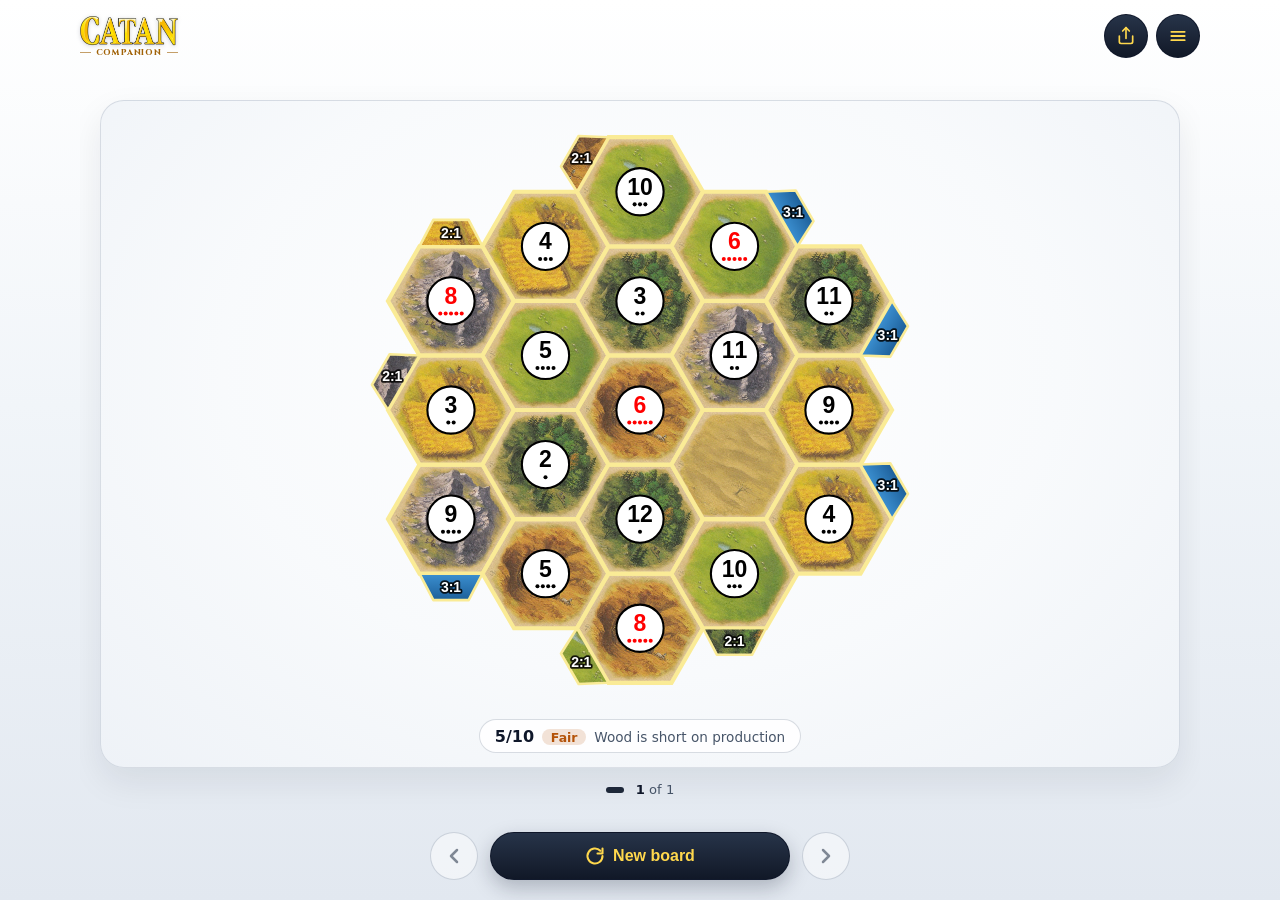
==== commit 60d19e53: "Make Rules the full rulebook and drop the short version. Rules in the header menu now opens the offi" ====
--- a/index.html
+++ b/index.html
@@ -363,17 +363,18 @@
         and expanded maps, and follow the balance rules you pick. Swipe the
         board left or right (or use Previous and Next) to step through your
         boards, and swipe it up to share it. Your boards are kept until you
-        clear them. The menu at the top has a short version of the rules.
+        clear them. The menu at the top has the official rules, word for word.
       </p>
     </section>
   </dialog>
 
-  <!-- Rules: a short version of the CATAN 5th edition rules, in our own
-       words, with search; links to the official rulebooks. A full page on
-       phones and a side panel on wider screens, like Settings. -->
-  <dialog id="rules-dialog" class="settings-dialog rules-dialog" aria-labelledby="rules-title">
+  <!-- Rules: the official rulebooks word for word, with their
+       illustrations, and search. A full page on phones and a side panel on
+       wider screens, like Settings. Each book loads from rulebook/ the
+       first time it's shown. -->
+  <dialog id="rulebook-dialog" class="settings-dialog rulebook-dialog" aria-labelledby="rulebook-title">
     <div class="settings-header">
-      <button id="rules-close" class="btn btn-secondary btn-icon" type="button" aria-label="Close rules">
+      <button id="rulebook-close" class="btn btn-secondary btn-icon" type="button" aria-label="Close rules">
         <svg class="icon-back" viewBox="0 0 24 24" width="22" height="22" fill="none"
           stroke="currentColor" stroke-width="2.5" stroke-linecap="round" stroke-linejoin="round" aria-hidden="true">
           <path d="M15 18l-6-6 6-6" />
@@ -384,776 +385,7 @@
         </svg>
       </button>
       <div class="rules-heading">
-        <h2 id="rules-title" class="settings-title">Rules</h2>
-        <span class="rules-subtitle">CATAN 5th edition, in short</span>
-      </div>
-    </div>
-
-    <label class="rules-search">
-      <svg viewBox="0 0 24 24" width="18" height="18" fill="none" stroke="currentColor"
-        stroke-width="2.5" stroke-linecap="round" stroke-linejoin="round" aria-hidden="true">
-        <circle cx="11" cy="11" r="7" />
-        <path d="M21 21l-4.3-4.3" />
-      </svg>
-      <span class="sr-only">Search the rules</span>
-      <input id="rules-search" type="search" placeholder="Search the rules" autocomplete="off" />
-    </label>
-
-    <!-- Which game's rules -->
-    <div class="segmented rules-games" role="radiogroup" aria-label="Game">
-      <label class="segment">
-        <input type="radio" name="rules-game" value="base" checked />
-        <span>Base game</span>
-      </label>
-      <label class="segment">
-        <input type="radio" name="rules-game" value="ck" />
-        <span>Cities &amp; Knights</span>
-      </label>
-    </div>
-
-    <div class="rules-game" data-game="base">
-      <!-- Hidden while searching -->
-      <div class="rules-intro">
-        <div class="settings-group">
-          <button class="settings-row-button rulebook-open" type="button" data-book="base" aria-haspopup="dialog">
-            <span class="switch-text">Full rulebook<small>Word for word, with illustrations</small></span>
-            <svg viewBox="0 0 24 24" width="18" height="18" fill="none" stroke="currentColor" stroke-width="2.5" stroke-linecap="round" stroke-linejoin="round" aria-hidden="true"><path d="M9 18l6-6-6-6" /></svg>
-          </button>
-          <a class="settings-row-button" href="https://www.catan.com/sites/default/files/2021-06/catan_base_rules_2020_200707.pdf" target="_blank" rel="noopener">
-            <span class="switch-text">Official rulebook<small>Game Rules &amp; Almanac · PDF on catan.com</small></span>
-            <svg viewBox="0 0 24 24" width="18" height="18" fill="none" stroke="currentColor" stroke-width="2.5" stroke-linecap="round" stroke-linejoin="round" aria-hidden="true"><path d="M7 17L17 7" /><path d="M8 7h9v9" /></svg>
-          </a>
-          <a class="settings-row-button" href="https://www.catan.com/sites/default/files/2024-03/Catan%20Game%205-6%20Rules%202022%20240313.pdf" target="_blank" rel="noopener">
-            <span class="switch-text">5–6 player rules<small>Extension rules · PDF on catan.com</small></span>
-            <svg viewBox="0 0 24 24" width="18" height="18" fill="none" stroke="currentColor" stroke-width="2.5" stroke-linecap="round" stroke-linejoin="round" aria-hidden="true"><path d="M7 17L17 7" /><path d="M8 7h9v9" /></svg>
-          </a>
-        </div>
-
-        <section class="rules-costs" aria-label="Base game building costs">
-          <h3 class="settings-section-title">Building costs</h3>
-          <div class="cost-row">
-            <span class="cost-name">Road</span>
-            <span class="cost-chips"><span class="cost-chip cost-brick">Brick</span><span class="cost-chip cost-lumber">Lumber</span></span>
-          </div>
-          <div class="cost-row">
-            <span class="cost-name">Settlement <small>1 pt</small></span>
-            <span class="cost-chips"><span class="cost-chip cost-brick">Brick</span><span class="cost-chip cost-lumber">Lumber</span><span class="cost-chip cost-wool">Wool</span><span class="cost-chip cost-grain">Grain</span></span>
-          </div>
-          <div class="cost-row">
-            <span class="cost-name">City <small>2 pts</small></span>
-            <span class="cost-chips"><span class="cost-chip cost-grain">2× Grain</span><span class="cost-chip cost-ore">3× Ore</span></span>
-          </div>
-          <div class="cost-row">
-            <span class="cost-name">Dev card</span>
-            <span class="cost-chips"><span class="cost-chip cost-ore">Ore</span><span class="cost-chip cost-wool">Wool</span><span class="cost-chip cost-grain">Grain</span></span>
-          </div>
-        </section>
-      </div>
-
-      <div class="rules-list">
-        <details class="rules-section">
-          <summary>
-            <span class="rules-section-name">Setup</span>
-            <span class="rules-count">6</span>
-            <svg class="rules-chevron" viewBox="0 0 24 24" width="18" height="18" fill="none" stroke="currentColor" stroke-width="2.5" stroke-linecap="round" stroke-linejoin="round" aria-hidden="true"><path d="M9 18l6-6-6-6" /></svg>
-          </summary>
-          <div class="rules-entries">
-            <div class="rules-entry">
-              <h4>A random board</h4>
-              <p>Shuffle the land hexes and harbors into the frame. Lay the number tokens in letter order, spiraling counterclockwise from a corner toward the center and skipping the desert. Or place them at random, but no 6 or 8 may sit next to another 6 or 8.</p>
-            </div>
-            <div class="rules-entry">
-              <h4>Who goes first</h4>
-              <p>Everyone rolls both dice; the highest roll starts.</p>
-            </div>
-            <div class="rules-entry">
-              <h4>Placing your first pieces</h4>
-              <p>In turn order, each player places a settlement and a road touching it. Then the last player goes again and play runs back the other way, so each player places a second settlement and road.</p>
-            </div>
-            <div class="rules-entry">
-              <h4>Your second settlement</h4>
-              <p>It can go anywhere the distance rule allows and doesn’t need to connect to your first. Its road must touch it.</p>
-            </div>
-            <div class="rules-entry">
-              <h4>Starting resources</h4>
-              <p>Take 1 resource for each land hex touching your second settlement. The last player to place their second settlement takes the first turn.</p>
-            </div>
-            <div class="rules-entry">
-              <h4>The robber</h4>
-              <p>It starts the game on the desert.</p>
-            </div>
-          </div>
-        </details>
-        <details class="rules-section">
-          <summary>
-            <span class="rules-section-name">A turn</span>
-            <span class="rules-count">4</span>
-            <svg class="rules-chevron" viewBox="0 0 24 24" width="18" height="18" fill="none" stroke="currentColor" stroke-width="2.5" stroke-linecap="round" stroke-linejoin="round" aria-hidden="true"><path d="M9 18l6-6-6-6" /></svg>
-          </summary>
-          <div class="rules-entries">
-            <div class="rules-entry">
-              <h4>Roll for resources</h4>
-              <p>Roll both dice. Every settlement next to a hex showing that number collects 1 of its resource, and every city collects 2. The hex with the robber produces nothing.</p>
-            </div>
-            <div class="rules-entry">
-              <h4>Trade, then build</h4>
-              <p>After rolling, trade, then build. Once everyone knows the game, the rulebook suggests combining the two: trade and build in any order, as often as you like. You can even use a harbor the turn you build on it.</p>
-            </div>
-            <div class="rules-entry">
-              <h4>One development card</h4>
-              <p>Play at most 1 knight or progress card per turn, at any point in your turn, even before you roll. It can’t be one you bought this turn. Victory Point cards are the exception: see below.</p>
-            </div>
-            <div class="rules-entry">
-              <h4>When the bank runs out</h4>
-              <p>If there aren’t enough of a resource for everyone it’s owed to, no one gets that resource this turn. If only one player is owed it, they take what’s left. Other resources are paid out as usual.</p>
-            </div>
-          </div>
-        </details>
-        <details class="rules-section">
-          <summary>
-            <span class="rules-section-name">Building</span>
-            <span class="rules-count">6</span>
-            <svg class="rules-chevron" viewBox="0 0 24 24" width="18" height="18" fill="none" stroke="currentColor" stroke-width="2.5" stroke-linecap="round" stroke-linejoin="round" aria-hidden="true"><path d="M9 18l6-6-6-6" /></svg>
-          </summary>
-          <div class="rules-entries">
-            <div class="rules-entry">
-              <h4>Your pieces</h4>
-              <p>Each player has 15 roads, 5 settlements and 4 cities, and can’t build more than that. With all 5 settlements on the board, upgrade one to a city to get a settlement back.</p>
-            </div>
-            <div class="rules-entry">
-              <h4>Roads</h4>
-              <p>One road per edge. A new road must join one of your roads, settlements or cities.</p>
-            </div>
-            <div class="rules-entry">
-              <h4>Settlements</h4>
-              <p>Built on an empty corner touching one of your roads, following the distance rule. Worth 1 point.</p>
-            </div>
-            <div class="rules-entry">
-              <h4>Distance rule</h4>
-              <p>None of the 3 corners next to a settlement can have a settlement or city on it, yours included.</p>
-            </div>
-            <div class="rules-entry">
-              <h4>Cities</h4>
-              <p>Upgrade one of your settlements; the settlement goes back to your supply. Worth 2 points, and collects 2 resources per roll.</p>
-            </div>
-            <div class="rules-entry">
-              <h4>Development cards</h4>
-              <p>Take the top card and keep it hidden. Used cards never go back into the deck, and once it’s empty no more can be bought. Development cards can’t be traded or given away.</p>
-            </div>
-          </div>
-        </details>
-        <details class="rules-section">
-          <summary>
-            <span class="rules-section-name">Development cards</span>
-            <span class="rules-count">5</span>
-            <svg class="rules-chevron" viewBox="0 0 24 24" width="18" height="18" fill="none" stroke="currentColor" stroke-width="2.5" stroke-linecap="round" stroke-linejoin="round" aria-hidden="true"><path d="M9 18l6-6-6-6" /></svg>
-          </summary>
-          <div class="rules-entries">
-            <div class="rules-entry">
-              <h4>Knight (14)</h4>
-              <p>Move the robber and steal, just as on a 7. Played knights stay face up in front of you and count toward Largest Army.</p>
-            </div>
-            <div class="rules-entry">
-              <h4>Road Building (2)</h4>
-              <p>Place 2 roads for free, following the usual rules.</p>
-            </div>
-            <div class="rules-entry">
-              <h4>Year of Plenty (2)</h4>
-              <p>Take any 2 resources from the bank, the same or different. You can use them this turn.</p>
-            </div>
-            <div class="rules-entry">
-              <h4>Monopoly (2)</h4>
-              <p>Name a resource. Every other player gives you all of that resource they hold.</p>
-            </div>
-            <div class="rules-entry">
-              <h4>Victory Point (5)</h4>
-              <p>Worth 1 point; keep it hidden. Reveal your Victory Point cards, any number at once, when they take you to 10 on your turn, even the turn you bought one.</p>
-            </div>
-          </div>
-        </details>
-        <details class="rules-section">
-          <summary>
-            <span class="rules-section-name">The robber</span>
-            <span class="rules-count">3</span>
-            <svg class="rules-chevron" viewBox="0 0 24 24" width="18" height="18" fill="none" stroke="currentColor" stroke-width="2.5" stroke-linecap="round" stroke-linejoin="round" aria-hidden="true"><path d="M9 18l6-6-6-6" /></svg>
-          </summary>
-          <div class="rules-entries">
-            <div class="rules-entry">
-              <h4>Rolling a 7</h4>
-              <p>No one collects resources. Anyone holding more than 7 resource cards (8 or more) discards half of them, rounded down.</p>
-            </div>
-            <div class="rules-entry">
-              <h4>Moving the robber</h4>
-              <p>After everyone discards, whoever rolled must move it to a different hex (the desert counts), then steals 1 random resource from a player with a settlement or city on that hex. If there are several, they choose who. A player with no cards has nothing to steal.</p>
-            </div>
-            <div class="rules-entry">
-              <h4>A blocked hex</h4>
-              <p>The hex under the robber produces nothing until the robber moves again.</p>
-            </div>
-          </div>
-        </details>
-        <details class="rules-section">
-          <summary>
-            <span class="rules-section-name">Trading</span>
-            <span class="rules-count">4</span>
-            <svg class="rules-chevron" viewBox="0 0 24 24" width="18" height="18" fill="none" stroke="currentColor" stroke-width="2.5" stroke-linecap="round" stroke-linejoin="round" aria-hidden="true"><path d="M9 18l6-6-6-6" /></svg>
-          </summary>
-          <div class="rules-entries">
-            <div class="rules-entry">
-              <h4>With other players</h4>
-              <p>On your turn, trade with anyone, on any terms you agree. You must be part of every trade; other players can’t trade with each other, so if you choose not to trade, no one does.</p>
-            </div>
-            <div class="rules-entry">
-              <h4>Not allowed</h4>
-              <p>Giving cards away, trading like for like (say, 3 ore for 1 ore), trading development cards, or trading with the bank on someone else’s turn.</p>
-            </div>
-            <div class="rules-entry">
-              <h4>With the bank</h4>
-              <p>On your turn, trade 4 of one resource for 1 of any other, harbor or not.</p>
-            </div>
-            <div class="rules-entry">
-              <h4>Harbors</h4>
-              <p>With a settlement or city on a harbor: at a 3:1 harbor trade 3 of a kind for 1 of any other; at a 2:1 harbor trade 2 of its pictured resource for 1 of any other. A 2:1 harbor gives no better rate for other resources, not even 3:1.</p>
-            </div>
-          </div>
-        </details>
-        <details class="rules-section">
-          <summary>
-            <span class="rules-section-name">Longest Road &amp; Largest Army</span>
-            <span class="rules-count">3</span>
-            <svg class="rules-chevron" viewBox="0 0 24 24" width="18" height="18" fill="none" stroke="currentColor" stroke-width="2.5" stroke-linecap="round" stroke-linejoin="round" aria-hidden="true"><path d="M9 18l6-6-6-6" /></svg>
-          </summary>
-          <div class="rules-entries">
-            <div class="rules-entry">
-              <h4>Longest Road</h4>
-              <p>The first player with a continuous road of 5 or more segments takes this card, worth 2 points. Only the single longest branch counts. A player who builds a longer road takes it away.</p>
-            </div>
-            <div class="rules-entry">
-              <h4>Breaking a road</h4>
-              <p>A settlement built on an empty corner along someone’s road splits it. If the holder is still tied for longest, they keep the card. If others tie for longest, or no one has 5 or more, the card is set aside until one player has the longest.</p>
-            </div>
-            <div class="rules-entry">
-              <h4>Largest Army</h4>
-              <p>The first player with 3 knights face up takes this card, worth 2 points. A player with more knights face up takes it away.</p>
-            </div>
-          </div>
-        </details>
-        <details class="rules-section">
-          <summary>
-            <span class="rules-section-name">Winning</span>
-            <span class="rules-count">2</span>
-            <svg class="rules-chevron" viewBox="0 0 24 24" width="18" height="18" fill="none" stroke="currentColor" stroke-width="2.5" stroke-linecap="round" stroke-linejoin="round" aria-hidden="true"><path d="M9 18l6-6-6-6" /></svg>
-          </summary>
-          <div class="rules-entries">
-            <div class="rules-entry">
-              <h4>10 points on your turn</h4>
-              <p>Reach 10 points during your own turn and you win at once. If you get there on someone else’s turn, you win once your turn comes.</p>
-            </div>
-            <div class="rules-entry">
-              <h4>Points</h4>
-              <p>Settlement 1, city 2, Longest Road 2, Largest Army 2, and 1 for each Victory Point card.</p>
-            </div>
-          </div>
-        </details>
-        <details class="rules-section">
-          <summary>
-            <span class="rules-section-name">5–6 players</span>
-            <span class="rules-count">4</span>
-            <svg class="rules-chevron" viewBox="0 0 24 24" width="18" height="18" fill="none" stroke="currentColor" stroke-width="2.5" stroke-linecap="round" stroke-linejoin="round" aria-hidden="true"><path d="M9 18l6-6-6-6" /></svg>
-          </summary>
-          <div class="rules-entries">
-            <div class="rules-entry">
-              <h4>The bigger board</h4>
-              <p>30 land hexes, including 2 deserts, and 11 harbors. Use only the extension’s 28 number tokens (brown letters on the back), laid out in letter order like the base game. The robber starts on either desert. Add the extension’s 25 resource cards and 9 development cards to the supply.</p>
-            </div>
-            <div class="rules-entry">
-              <h4>Paired turns</h4>
-              <p>The starting player is player 1, and the third player to their left is player 2. Player 1 rolls and takes a full turn. Then player 2 builds, trades with the bank only, and may play a development card (or Victory Point cards to win). Then both pass their markers to the left.</p>
-            </div>
-            <div class="rules-entry">
-              <h4>If both reach 10</h4>
-              <p>If player 1 and player 2 both reach 10 in the same turn, player 1 wins before player 2 takes their part.</p>
-            </div>
-            <div class="rules-entry">
-              <h4>Older boxes</h4>
-              <p>Before 2022, 5–6 player games used a special building phase instead: after each turn, everyone else could build in turn order, but not trade.</p>
-            </div>
-          </div>
-        </details>
-      </div>
-    </div>
-
-    <div class="rules-game" data-game="ck" hidden>
-      <div class="rules-intro">
-        <div class="settings-group">
-          <button class="settings-row-button rulebook-open" type="button" data-book="ck" aria-haspopup="dialog">
-            <span class="switch-text">Full rulebook<small>Word for word, with illustrations</small></span>
-            <svg viewBox="0 0 24 24" width="18" height="18" fill="none" stroke="currentColor" stroke-width="2.5" stroke-linecap="round" stroke-linejoin="round" aria-hidden="true"><path d="M9 18l6-6-6-6" /></svg>
-          </button>
-          <a class="settings-row-button" href="https://www.catan.com/sites/default/files/2021-06/catan_c_k_2020_rule_book_200708.pdf" target="_blank" rel="noopener">
-            <span class="switch-text">Official rulebook<small>Cities &amp; Knights Game Rules &amp; Almanac · PDF on catan.com</small></span>
-            <svg viewBox="0 0 24 24" width="18" height="18" fill="none" stroke="currentColor" stroke-width="2.5" stroke-linecap="round" stroke-linejoin="round" aria-hidden="true"><path d="M7 17L17 7" /><path d="M8 7h9v9" /></svg>
-          </a>
-          <a class="settings-row-button" href="https://www.catan.com/sites/default/files/2024-03/Catan%20C%26K%205-6%202023%20Rules%20240313.pdf" target="_blank" rel="noopener">
-            <span class="switch-text">5–6 player rules<small>Cities &amp; Knights extension · PDF on catan.com</small></span>
-            <svg viewBox="0 0 24 24" width="18" height="18" fill="none" stroke="currentColor" stroke-width="2.5" stroke-linecap="round" stroke-linejoin="round" aria-hidden="true"><path d="M7 17L17 7" /><path d="M8 7h9v9" /></svg>
-          </a>
-        </div>
-
-        <section class="rules-costs" aria-label="Cities &amp; Knights building costs">
-          <h3 class="settings-section-title">Building costs</h3>
-          <div class="cost-row">
-            <span class="cost-name">Road</span>
-            <span class="cost-chips"><span class="cost-chip cost-brick">Brick</span><span class="cost-chip cost-lumber">Lumber</span></span>
-          </div>
-          <div class="cost-row">
-            <span class="cost-name">Settlement <small>1 pt</small></span>
-            <span class="cost-chips"><span class="cost-chip cost-brick">Brick</span><span class="cost-chip cost-lumber">Lumber</span><span class="cost-chip cost-wool">Wool</span><span class="cost-chip cost-grain">Grain</span></span>
-          </div>
-          <div class="cost-row">
-            <span class="cost-name">City <small>2 pts</small></span>
-            <span class="cost-chips"><span class="cost-chip cost-grain">2× Grain</span><span class="cost-chip cost-ore">3× Ore</span></span>
-          </div>
-          <div class="cost-row">
-            <span class="cost-name">City wall</span>
-            <span class="cost-chips"><span class="cost-chip cost-brick">2× Brick</span></span>
-          </div>
-          <div class="cost-row">
-            <span class="cost-name">Knight</span>
-            <span class="cost-chips"><span class="cost-chip cost-wool">Wool</span><span class="cost-chip cost-ore">Ore</span></span>
-          </div>
-          <div class="cost-row">
-            <span class="cost-name">Promote</span>
-            <span class="cost-chips"><span class="cost-chip cost-wool">Wool</span><span class="cost-chip cost-ore">Ore</span></span>
-          </div>
-          <div class="cost-row">
-            <span class="cost-name">Activate</span>
-            <span class="cost-chips"><span class="cost-chip cost-grain">Grain</span></span>
-          </div>
-          <div class="cost-row">
-            <span class="cost-name">Improvement</span>
-            <span class="cost-chips"><span class="cost-chip cost-commodity">1–5 × commodity</span></span>
-          </div>
-        </section>
-      </div>
-
-      <div class="rules-list">
-        <details class="rules-section">
-          <summary>
-            <span class="rules-section-name">What’s different</span>
-            <span class="rules-count">3</span>
-            <svg class="rules-chevron" viewBox="0 0 24 24" width="18" height="18" fill="none" stroke="currentColor" stroke-width="2.5" stroke-linecap="round" stroke-linejoin="round" aria-hidden="true"><path d="M9 18l6-6-6-6" /></svg>
-          </summary>
-          <div class="rules-entries">
-            <div class="rules-entry">
-              <h4>The big changes</h4>
-              <p>Cities &amp; Knights plays like CATAN, plus commodities, knights, city improvements, progress cards and the barbarians. There are no development cards and no Largest Army, and you play to 13 points.</p>
-            </div>
-            <div class="rules-entry">
-              <h4>Setup</h4>
-              <p>Each player places a settlement and a road, as usual. Then, going back the other way, each places a city (not a settlement) and a road, following the distance rule. Your starting resources come from the hexes around your city: 1 resource per hex, no commodities. Whoever placed the last city takes the first turn.</p>
-            </div>
-            <div class="rules-entry">
-              <h4>Before you start</h4>
-              <p>The robber starts on the desert, and the barbarian ship starts at the beginning of its track.</p>
-            </div>
-          </div>
-        </details>
-        <details class="rules-section">
-          <summary>
-            <span class="rules-section-name">A turn</span>
-            <span class="rules-count">5</span>
-            <svg class="rules-chevron" viewBox="0 0 24 24" width="18" height="18" fill="none" stroke="currentColor" stroke-width="2.5" stroke-linecap="round" stroke-linejoin="round" aria-hidden="true"><path d="M9 18l6-6-6-6" /></svg>
-          </summary>
-          <div class="rules-entries">
-            <div class="rules-entry">
-              <h4>Roll 3 dice</h4>
-              <p>Roll the red, yellow and event dice. Resolve the event die first: a ship moves the barbarians 1 space closer; a colored city gate means players may draw progress cards of that color.</p>
-            </div>
-            <div class="rules-entry">
-              <h4>Production</h4>
-              <p>Add the red and yellow dice for production as usual. Settlements collect 1 resource. A city on forest, pasture or mountains collects 1 resource plus 1 commodity; on fields it collects 2 grain, and on hills 2 brick. The robber’s hex produces neither.</p>
-            </div>
-            <div class="rules-entry">
-              <h4>Then, in any order</h4>
-              <p>Trade, build, hire, activate, promote or use knights, buy city improvements, and play any number of progress cards. Trading and building no longer have to come in separate phases.</p>
-            </div>
-            <div class="rules-entry">
-              <h4>Rolling a 7</h4>
-              <p>No one collects. Anyone holding too many cards discards half, rounded down. The limit is 7 cards, plus 2 for each city wall you have. Then the robber moves and steals, as usual.</p>
-            </div>
-            <div class="rules-entry">
-              <h4>Before the first attack</h4>
-              <p>Until the barbarians first reach Catan, a 7 still makes players discard, but the robber stays on the desert and no one steals. Knights and progress cards can’t move it either.</p>
-            </div>
-          </div>
-        </details>
-        <details class="rules-section">
-          <summary>
-            <span class="rules-section-name">Commodities</span>
-            <span class="rules-count">2</span>
-            <svg class="rules-chevron" viewBox="0 0 24 24" width="18" height="18" fill="none" stroke="currentColor" stroke-width="2.5" stroke-linecap="round" stroke-linejoin="round" aria-hidden="true"><path d="M9 18l6-6-6-6" /></svg>
-          </summary>
-          <div class="rules-entries">
-            <div class="rules-entry">
-              <h4>What they are</h4>
-              <p>Paper from forest, cloth from pasture and coin from mountains. Only cities produce them.</p>
-            </div>
-            <div class="rules-entry">
-              <h4>How they work</h4>
-              <p>They count as cards in your hand for a 7, can be stolen or discarded, and trade freely with other players. With the bank, trade 4 of the same commodity (3 at a 3:1 harbor) for any resource or commodity. Resources can buy commodities at your usual rates too: 4:1, 3:1 at a harbor, or 2:1 at the matching 2:1 harbor. You spend them on city improvements.</p>
-            </div>
-          </div>
-        </details>
-        <details class="rules-section">
-          <summary>
-            <span class="rules-section-name">Building</span>
-            <span class="rules-count">3</span>
-            <svg class="rules-chevron" viewBox="0 0 24 24" width="18" height="18" fill="none" stroke="currentColor" stroke-width="2.5" stroke-linecap="round" stroke-linejoin="round" aria-hidden="true"><path d="M9 18l6-6-6-6" /></svg>
-          </summary>
-          <div class="rules-entries">
-            <div class="rules-entry">
-              <h4>What things cost</h4>
-              <p>See the costs card above. Roads, settlements and cities cost the same as in CATAN.</p>
-            </div>
-            <div class="rules-entry">
-              <h4>Your pieces</h4>
-              <p>Each player has 5 settlements, 4 cities, 15 roads, 6 knights (2 each of basic, strong and mighty) and 3 city walls.</p>
-            </div>
-            <div class="rules-entry">
-              <h4>City walls</h4>
-              <p>Built only under a city: one per city, 3 at most. Each one raises your safe hand limit on a 7 by 2. If the barbarians pillage that city, the wall is removed.</p>
-            </div>
-          </div>
-        </details>
-        <details class="rules-section">
-          <summary>
-            <span class="rules-section-name">Knights</span>
-            <span class="rules-count">7</span>
-            <svg class="rules-chevron" viewBox="0 0 24 24" width="18" height="18" fill="none" stroke="currentColor" stroke-width="2.5" stroke-linecap="round" stroke-linejoin="round" aria-hidden="true"><path d="M9 18l6-6-6-6" /></svg>
-          </summary>
-          <div class="rules-entries">
-            <div class="rules-entry">
-              <h4>Hiring a knight</h4>
-              <p>Pay wool and ore to place a basic knight, inactive, on an empty corner connected to your roads. Knights ignore the distance rule. Basic knights have strength 1, strong 2 and mighty 3.</p>
-            </div>
-            <div class="rules-entry">
-              <h4>Activating</h4>
-              <p>Pay 1 grain to turn a knight active, whatever its strength. You can activate it the turn you hire it, but a knight can’t act on the turn it was activated. Each active knight can take 1 action per turn, which turns it inactive again. You may reactivate it afterward, but it can’t act again that turn.</p>
-            </div>
-            <div class="rules-entry">
-              <h4>Promoting</h4>
-              <p>Pay wool and ore to raise a knight one level, even the turn you hired it. It stays where it is and keeps its active or inactive side. Each knight can be promoted at most once per turn. Promoting a strong knight to mighty needs the Fortress (politics level 3).</p>
-            </div>
-            <div class="rules-entry">
-              <h4>Blocking roads</h4>
-              <p>Other players can’t build roads through a corner with your knight on it, and a knight placed on a road breaks it for Longest Road.</p>
-            </div>
-            <div class="rules-entry">
-              <h4>Moving</h4>
-              <p>Move an active knight along your own roads to another empty corner, passing any of your own pieces on the way. It becomes inactive. To build a settlement where your knight stands, move the knight first; if it has nowhere to go, you can’t build there.</p>
-            </div>
-            <div class="rules-entry">
-              <h4>Displacing</h4>
-              <p>Move an active knight along your roads onto a corner held by a weaker opposing knight, so a basic knight can never displace. Its owner moves it, still active or inactive as it was, to an empty corner connected to its old spot by their roads, or removes it if there’s none. Your knight becomes inactive. You can’t displace your own knights.</p>
-            </div>
-            <div class="rules-entry">
-              <h4>Chasing away the robber</h4>
-              <p>An active knight of any strength, on a corner of the robber’s hex, can move the robber and steal 1 card, as with a knight card in CATAN. The knight becomes inactive.</p>
-            </div>
-          </div>
-        </details>
-        <details class="rules-section">
-          <summary>
-            <span class="rules-section-name">The barbarians</span>
-            <span class="rules-count">6</span>
-            <svg class="rules-chevron" viewBox="0 0 24 24" width="18" height="18" fill="none" stroke="currentColor" stroke-width="2.5" stroke-linecap="round" stroke-linejoin="round" aria-hidden="true"><path d="M9 18l6-6-6-6" /></svg>
-          </summary>
-          <div class="rules-entries">
-            <div class="rules-entry">
-              <h4>The ship</h4>
-              <p>Each time the event die shows a ship, the barbarian ship moves 1 space. When it reaches the last space, the barbarians attack.</p>
-            </div>
-            <div class="rules-entry">
-              <h4>The battle</h4>
-              <p>The barbarians’ strength is the number of cities on the island, metropolises included. Catan’s strength is the total of every player’s active knights, even players with no cities: basic 1, strong 2, mighty 3. Inactive knights don’t count.</p>
-            </div>
-            <div class="rules-entry">
-              <h4>If the barbarians win</h4>
-              <p>If the barbarians are stronger, whoever has the lowest total of active knights (no active knights counts as lowest) loses a city: it’s reduced to a settlement, and its wall is removed. Tied players each lose one. Players with no cities, or only metropolises, can’t lose one and don’t count as lowest.</p>
-            </div>
-            <div class="rules-entry">
-              <h4>If Catan wins</h4>
-              <p>Catan wins if its knights are as strong as the barbarians or stronger. The player with the highest total of active knights gets a Defender of Catan card, worth 1 point. If players tie, no one gets it; instead each tied player, in turn order from whoever rolled, draws a progress card from the stack of their choice.</p>
-            </div>
-            <div class="rules-entry">
-              <h4>After an attack</h4>
-              <p>The ship goes back to the start, and every knight on the board turns inactive.</p>
-            </div>
-            <div class="rules-entry">
-              <h4>Losing your last city</h4>
-              <p>You keep your city improvements and progress cards, but can’t buy improvements until you have a city again.</p>
-            </div>
-          </div>
-        </details>
-        <details class="rules-section">
-          <summary>
-            <span class="rules-section-name">City improvements</span>
-            <span class="rules-count">5</span>
-            <svg class="rules-chevron" viewBox="0 0 24 24" width="18" height="18" fill="none" stroke="currentColor" stroke-width="2.5" stroke-linecap="round" stroke-linejoin="round" aria-hidden="true"><path d="M9 18l6-6-6-6" /></svg>
-          </summary>
-          <div class="rules-entries">
-            <div class="rules-entry">
-              <h4>Three tracks</h4>
-              <p>Trade (yellow, paid in cloth), politics (blue, coin) and science (green, paper). Each level costs that many of the commodity: 1 for the first, 2 for the second, up to 5. You need at least one city to buy them.</p>
-            </div>
-            <div class="rules-entry">
-              <h4>Drawing progress cards</h4>
-              <p>Level 1 in a track shows 2 red die faces, and each level after adds one more. When the event die shows that color’s city gate and the red die matches one of your faces, you draw a progress card of that color, on anyone’s turn. Players draw in turn order, starting with whoever rolled.</p>
-            </div>
-            <div class="rules-entry">
-              <h4>Level 3 abilities</h4>
-              <p>Trading House (yellow): trade commodities 2:1 for anything on your turn. Fortress (blue): promote strong knights to mighty. Aqueduct (green): when a production roll other than a 7 gives you nothing, take any 1 resource.</p>
-            </div>
-            <div class="rules-entry">
-              <h4>Metropolis</h4>
-              <p>The first to reach level 4 in a track puts that track’s metropolis on one of their cities. That city is worth 4 points and can’t be pillaged. Reaching level 5 first takes a metropolis from a player at level 4; at level 5 it’s yours for good. You can hold more than one metropolis, each on a different city.</p>
-            </div>
-            <div class="rules-entry">
-              <h4>Going past level 3</h4>
-              <p>You can only buy level 4 or 5 in a track if you have a city that could hold a metropolis.</p>
-            </div>
-          </div>
-        </details>
-        <details class="rules-section">
-          <summary>
-            <span class="rules-section-name">Progress cards</span>
-            <span class="rules-count">3</span>
-            <svg class="rules-chevron" viewBox="0 0 24 24" width="18" height="18" fill="none" stroke="currentColor" stroke-width="2.5" stroke-linecap="round" stroke-linejoin="round" aria-hidden="true"><path d="M9 18l6-6-6-6" /></svg>
-          </summary>
-          <div class="rules-entries">
-            <div class="rules-entry">
-              <h4>Holding them</h4>
-              <p>Keep them hidden; you can hold at most 4, not counting victory point cards. If you draw a 5th on someone else’s turn, put one of your choice under its stack. They can’t be traded, and the robber can’t steal them.</p>
-            </div>
-            <div class="rules-entry">
-              <h4>Playing them</h4>
-              <p>Play any number on your turn, after rolling, even ones drawn this turn. Only the Alchemist is played before rolling. Played cards go face down under their stack.</p>
-            </div>
-            <div class="rules-entry">
-              <h4>Victory point cards</h4>
-              <p>The Printer and Constitution are played face up as soon as they’re drawn, even on someone else’s turn. They don’t count toward your limit of 4, and the Spy can’t take them.</p>
-            </div>
-          </div>
-        </details>
-        <details class="rules-section">
-          <summary>
-            <span class="rules-section-name">Science cards</span>
-            <span class="rules-count">10</span>
-            <svg class="rules-chevron" viewBox="0 0 24 24" width="18" height="18" fill="none" stroke="currentColor" stroke-width="2.5" stroke-linecap="round" stroke-linejoin="round" aria-hidden="true"><path d="M9 18l6-6-6-6" /></svg>
-          </summary>
-          <div class="rules-entries">
-            <div class="rules-entry">
-              <h4>Alchemist (2)</h4>
-              <p>Play before rolling: choose what the red and yellow dice show (even a 7), then roll the event die and resolve it first.</p>
-            </div>
-            <div class="rules-entry">
-              <h4>Crane (2)</h4>
-              <p>One city improvement you buy this turn costs 1 commodity less, so a level 1 improvement is free. You can’t use 2 Cranes on the same improvement.</p>
-            </div>
-            <div class="rules-entry">
-              <h4>Engineer (1)</h4>
-              <p>Build a city wall for free.</p>
-            </div>
-            <div class="rules-entry">
-              <h4>Inventor (2)</h4>
-              <p>Swap any 2 number tokens on the board, except the 2, 12, 6 and 8. They needn’t touch your buildings, and one can be under the robber.</p>
-            </div>
-            <div class="rules-entry">
-              <h4>Irrigation (2)</h4>
-              <p>Take 2 grain for each fields hex next to at least one of your settlements or cities. Cities don’t double it.</p>
-            </div>
-            <div class="rules-entry">
-              <h4>Medicine (2)</h4>
-              <p>Upgrade a settlement to a city for 2 ore and 1 grain. You can’t use 2 on the same city.</p>
-            </div>
-            <div class="rules-entry">
-              <h4>Mining (2)</h4>
-              <p>Take 2 ore for each mountains hex next to at least one of your settlements or cities. Cities don’t double it.</p>
-            </div>
-            <div class="rules-entry">
-              <h4>Printer (1)</h4>
-              <p>1 victory point. Play it face up as soon as you draw it.</p>
-            </div>
-            <div class="rules-entry">
-              <h4>Road Building (2)</h4>
-              <p>Build 2 roads for free, following the usual rules. They don’t have to touch each other.</p>
-            </div>
-            <div class="rules-entry">
-              <h4>Smith (2)</h4>
-              <p>Promote up to 2 knights one level each for free, active or not. Mighty knights can’t be promoted, and strong to mighty still needs the Fortress.</p>
-            </div>
-          </div>
-        </details>
-        <details class="rules-section">
-          <summary>
-            <span class="rules-section-name">Politics cards</span>
-            <span class="rules-count">9</span>
-            <svg class="rules-chevron" viewBox="0 0 24 24" width="18" height="18" fill="none" stroke="currentColor" stroke-width="2.5" stroke-linecap="round" stroke-linejoin="round" aria-hidden="true"><path d="M9 18l6-6-6-6" /></svg>
-          </summary>
-          <div class="rules-entries">
-            <div class="rules-entry">
-              <h4>Bishop (2)</h4>
-              <p>Move the robber, then steal 1 random card from each player with a settlement or city on its new hex: 1 per player, however many buildings they have there.</p>
-            </div>
-            <div class="rules-entry">
-              <h4>Constitution (1)</h4>
-              <p>1 victory point. Play it face up as soon as you draw it.</p>
-            </div>
-            <div class="rules-entry">
-              <h4>Deserter (2)</h4>
-              <p>An opponent removes one of their knights, their choice. You may then place one of your own of the same strength and the same active or inactive side, following the usual placing rules; a mighty one doesn’t need the Fortress. If you have none of that strength left, you may place a basic knight instead.</p>
-            </div>
-            <div class="rules-entry">
-              <h4>Diplomat (2)</h4>
-              <p>Remove an open road: one at the end of a line, with no road, settlement, city or knight of its owner’s at one end. An opponent’s road goes back to their supply. If it’s your own, you may place it somewhere else for free, following the usual rules.</p>
-            </div>
-            <div class="rules-entry">
-              <h4>Intrigue (2)</h4>
-              <p>Displace an opponent’s knight on a corner connected to your roads, without using a knight of your own; you don’t need any knights to play it. If it has nowhere to go, it’s removed. After the knight is displaced, you may place a basic knight, following the normal rules.</p>
-            </div>
-            <div class="rules-entry">
-              <h4>Saboteur (2)</h4>
-              <p>Each other player with as many points as you or more discards half their resource and commodity cards, rounded down, their choice.</p>
-            </div>
-            <div class="rules-entry">
-              <h4>Spy (3)</h4>
-              <p>Look at another player’s progress cards and take 1 (not a victory point card). It can even be another Spy.</p>
-            </div>
-            <div class="rules-entry">
-              <h4>Warlord (2)</h4>
-              <p>Activate all your knights for free.</p>
-            </div>
-            <div class="rules-entry">
-              <h4>Wedding (2)</h4>
-              <p>Each player with more points than you gives you 2 resource or commodity cards of their choice, or their last card if they hold only 1.</p>
-            </div>
-          </div>
-        </details>
-        <details class="rules-section">
-          <summary>
-            <span class="rules-section-name">Trade cards</span>
-            <span class="rules-count">6</span>
-            <svg class="rules-chevron" viewBox="0 0 24 24" width="18" height="18" fill="none" stroke="currentColor" stroke-width="2.5" stroke-linecap="round" stroke-linejoin="round" aria-hidden="true"><path d="M9 18l6-6-6-6" /></svg>
-          </summary>
-          <div class="rules-entries">
-            <div class="rules-entry">
-              <h4>Commercial Harbor (2)</h4>
-              <p>Any time this turn, offer each opponent 1 resource from your hand, once each; each must give you 1 commodity of their choice for it. If they have none, you take your resource back.</p>
-            </div>
-            <div class="rules-entry">
-              <h4>Master Merchant (2)</h4>
-              <p>Look at the hand of a player with more points than you and take 2 resource or commodity cards.</p>
-            </div>
-            <div class="rules-entry">
-              <h4>Merchant (6)</h4>
-              <p>Put the merchant on a land hex next to your settlement or city. While it stays there, trade that hex’s resource (not commodities) 2:1 with the bank, and you hold 1 victory point. The robber doesn’t affect it. Whoever plays the next Merchant card takes it over.</p>
-            </div>
-            <div class="rules-entry">
-              <h4>Merchant Fleet (2)</h4>
-              <p>This turn, trade one resource or commodity of your choice 2:1 with the bank, as often as you like.</p>
-            </div>
-            <div class="rules-entry">
-              <h4>Resource Monopoly (4)</h4>
-              <p>Name a resource. Each other player gives you 2 of it, or 1 if that’s all they have.</p>
-            </div>
-            <div class="rules-entry">
-              <h4>Trade Monopoly (2)</h4>
-              <p>Name a commodity. Each other player gives you 1 of it.</p>
-            </div>
-          </div>
-        </details>
-        <details class="rules-section">
-          <summary>
-            <span class="rules-section-name">Winning</span>
-            <span class="rules-count">2</span>
-            <svg class="rules-chevron" viewBox="0 0 24 24" width="18" height="18" fill="none" stroke="currentColor" stroke-width="2.5" stroke-linecap="round" stroke-linejoin="round" aria-hidden="true"><path d="M9 18l6-6-6-6" /></svg>
-          </summary>
-          <div class="rules-entries">
-            <div class="rules-entry">
-              <h4>13 points on your turn</h4>
-              <p>Reach 13 points during your own turn and you win.</p>
-            </div>
-            <div class="rules-entry">
-              <h4>Points</h4>
-              <p>Settlement 1, city 2, metropolis 2 more (4 for that city), Longest Road 2, and 1 each for Defender of Catan cards, the Printer, the Constitution and holding the merchant.</p>
-            </div>
-          </div>
-        </details>
-        <details class="rules-section">
-          <summary>
-            <span class="rules-section-name">Optional rules</span>
-            <span class="rules-count">3</span>
-            <svg class="rules-chevron" viewBox="0 0 24 24" width="18" height="18" fill="none" stroke="currentColor" stroke-width="2.5" stroke-linecap="round" stroke-linejoin="round" aria-hidden="true"><path d="M9 18l6-6-6-6" /></svg>
-          </summary>
-          <div class="rules-entries">
-            <div class="rules-entry">
-              <h4>Easy start</h4>
-              <p>For each player’s first 2 turns, reroll any 7 and don’t roll the event die.</p>
-            </div>
-            <div class="rules-entry">
-              <h4>Knight-errant</h4>
-              <p>An active knight may chase away the robber before you roll, like playing a knight card before rolling in CATAN.</p>
-            </div>
-            <div class="rules-entry">
-              <h4>Nasty variant</h4>
-              <p>When the barbarians attack, each player, starting with whoever rolled, decides which of their active knights defend. Only those count, for the battle and for who loses a city.</p>
-            </div>
-          </div>
-        </details>
-        <details class="rules-section">
-          <summary>
-            <span class="rules-section-name">5–6 players</span>
-            <span class="rules-count">3</span>
-            <svg class="rules-chevron" viewBox="0 0 24 24" width="18" height="18" fill="none" stroke="currentColor" stroke-width="2.5" stroke-linecap="round" stroke-linejoin="round" aria-hidden="true"><path d="M9 18l6-6-6-6" /></svg>
-          </summary>
-          <div class="rules-entries">
-            <div class="rules-entry">
-              <h4>Setting up</h4>
-              <p>Build the bigger board from CATAN 5–6, with the barbarian tile beside it. The robber starts on either desert. Add the extension’s commodity cards to their stacks. The paired turns need the 2022 or later CATAN 5–6 rules.</p>
-            </div>
-            <div class="rules-entry">
-              <h4>Paired turns</h4>
-              <p>As in CATAN 5–6: player 1 rolls and takes a full turn, then player 2 trades with the bank only, builds, uses knights, improves cities and plays progress cards.</p>
-            </div>
-            <div class="rules-entry">
-              <h4>Activating knights</h4>
-              <p>A knight activated during player 2’s part of the turn can act on its owner’s next turn.</p>
-            </div>
-          </div>
-        </details>
-      </div>
-    </div>
-    <p id="rules-empty" class="rules-empty" hidden></p>
-  </dialog>
-
-  <!-- Rulebook: the official rulebooks word for word, with their
-       illustrations, opened from the Rules page. Each book loads from
-       rulebook/ the first time it's shown. -->
-  <dialog id="rulebook-dialog" class="settings-dialog rulebook-dialog" aria-labelledby="rulebook-title">
-    <div class="settings-header">
-      <button id="rulebook-close" class="btn btn-secondary btn-icon" type="button" aria-label="Close rulebook">
-        <svg class="icon-back" viewBox="0 0 24 24" width="22" height="22" fill="none"
-          stroke="currentColor" stroke-width="2.5" stroke-linecap="round" stroke-linejoin="round" aria-hidden="true">
-          <path d="M15 18l-6-6 6-6" />
-        </svg>
-        <svg class="icon-close" viewBox="0 0 24 24" width="20" height="20" fill="none"
-          stroke="currentColor" stroke-width="2" stroke-linecap="round" aria-hidden="true">
-          <path d="M18 6L6 18M6 6l12 12" />
-        </svg>
-      </button>
-      <div class="rules-heading">
-        <h2 id="rulebook-title" class="settings-title">Rulebook</h2>
+        <h2 id="rulebook-title" class="settings-title">Rules</h2>
         <span id="rulebook-subtitle" class="rules-subtitle">CATAN, word for word</span>
       </div>
     </div>
--- a/css/stylesheet.css
+++ b/css/stylesheet.css
@@ -1354,8 +1354,9 @@
 
 
 /* --- Rules page --- */
-/* The Settings page/panel (same dialog styles), with a search box, links
-   to the official rulebooks, building costs and collapsible sections */
+/* The Settings page/panel (same dialog styles), with a search box and a
+   switch between the base game and Cities & Knights; the rulebook itself
+   is styled below */
 
 .rules-heading {
   flex: 1;
@@ -1398,132 +1399,8 @@
   font-size: 1rem;
 }
 
-/* One game's links, costs and sections */
-.rules-game,
-.rules-intro {
-  display: flex;
-  flex-direction: column;
-  gap: 1.4rem;
-}
-
-.rules-game[hidden] {
-  display: none;
-}
-
 .rules-games {
   flex-shrink: 0;
-}
-
-.rules-dialog.is-searching .rules-intro {
-  display: none;
-}
-
-.rules-dialog a.settings-row-button {
-  text-decoration: none;
-}
-
-.rules-dialog .settings-row-button + .settings-row-button {
-  border-top: 1px solid var(--divider);
-}
-
-/* Building costs, the thing looked up most at the table */
-.rules-costs {
-  padding: 0.8rem 0.9rem;
-  display: flex;
-  flex-direction: column;
-  gap: 0.55rem;
-  border: 1px solid var(--border-subtle);
-  border-radius: 14px;
-  background: var(--bg-elevated);
-}
-
-.rules-costs .settings-section-title {
-  margin: 0;
-}
-
-.cost-row {
-  display: flex;
-  align-items: center;
-  justify-content: space-between;
-  gap: 0.6rem;
-}
-
-.cost-name {
-  font-size: 0.95rem;
-  color: var(--text-strong);
-  white-space: nowrap;
-}
-
-.cost-name small {
-  margin-left: 0.3rem;
-  font-size: 0.75rem;
-  color: var(--text-muted);
-}
-
-.cost-chips {
-  display: flex;
-  flex-wrap: wrap;
-  justify-content: flex-end;
-  gap: 4px;
-}
-
-/* Resource colors, white text in either theme */
-.cost-chip {
-  padding: 3px 7px;
-  border-radius: 6px;
-  color: #ffffff;
-  font-size: 0.72rem;
-  font-weight: 700;
-}
-
-.cost-brick { background: #b45309; }
-.cost-lumber { background: #15803d; }
-.cost-wool { background: #65a30d; }
-.cost-grain { background: #ca8a04; }
-.cost-ore { background: #64748b; }
-.cost-commodity { background: #0f766e; }
-
-.rules-list {
-  flex-shrink: 0;
-  border: 1px solid var(--border-subtle);
-  border-radius: 14px;
-  background: var(--bg-elevated);
-  overflow: hidden;
-}
-
-.rules-section + .rules-section {
-  border-top: 1px solid var(--divider);
-}
-
-.rules-section summary {
-  min-height: 52px;
-  padding: 0 0.9rem;
-  display: flex;
-  align-items: center;
-  gap: 0.6rem;
-  list-style: none;
-  cursor: pointer;
-  -webkit-tap-highlight-color: transparent;
-}
-
-.rules-section summary::-webkit-details-marker {
-  display: none;
-}
-
-.rules-section summary:focus-visible {
-  outline: 2px solid var(--accent);
-  outline-offset: -2px;
-}
-
-.rules-section-name {
-  flex: 1;
-  font-weight: 600;
-  color: var(--text-strong);
-}
-
-.rules-count {
-  font-size: 0.82rem;
-  color: var(--text-muted);
 }
 
 .rules-chevron {
@@ -1532,55 +1409,16 @@
   transition: transform 300ms cubic-bezier(0.2, 0.8, 0.2, 1);
 }
 
-/* Turns as soon as a section starts opening or closing (ui.js) */
-.rules-section.is-expanded .rules-chevron {
-  transform: rotate(90deg);
-}
-
-/* No vertical padding, so its height can animate all the way to 0 */
-.rules-entries {
-  padding: 0 0.9rem;
-}
-
-.rules-entry:last-child {
-  padding-bottom: 0.9rem;
-}
-
-.rules-entry {
-  padding: 0.6rem 0;
-  border-top: 1px solid var(--divider);
-}
-
-.rules-entry h4 {
-  margin: 0 0 0.2rem;
-  font-size: 0.95rem;
-  color: var(--text-strong);
-}
-
-.rules-entry p {
-  margin: 0;
-  font-size: 0.9rem;
-  line-height: 1.45;
-  color: var(--text-primary);
-}
-
-/* Search matches */
-.rules-entry mark {
-  border-radius: 3px;
-  background: rgba(245, 196, 0, 0.35);
-  color: inherit;
-}
-
 .rules-empty {
   margin: 0 0.25rem;
   font-size: 0.9rem;
   color: var(--text-muted);
 }
 
-/* --- Rulebook page --- */
-/* The rulebooks word for word (rulebook/*.html), laid out like the Rules
-   page: chapter shortcuts, collapsible contents, then each entry as a
-   card. Illustrations sit on a plate the color of the printed page. */
+/* --- Rulebook --- */
+/* The rulebooks word for word (rulebook/*.html): chapter shortcuts,
+   collapsible contents, then each entry as a card. Illustrations sit on a
+   plate the color of the printed page. */
 
 .rulebook-dialog {
   width: 520px;
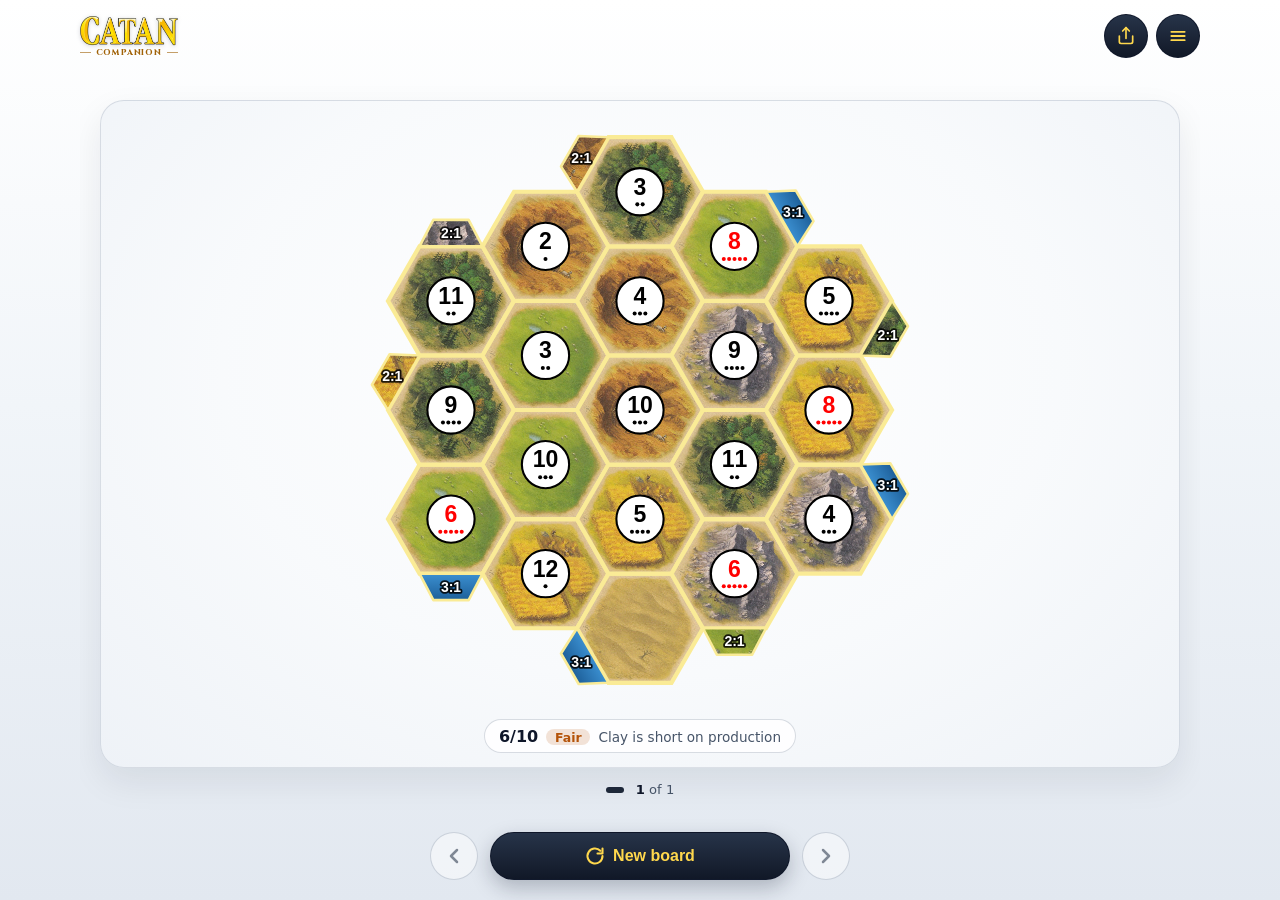
==== commit 3cfb56a5: "Make Rules an index you look things up in, one entry at a time. Rules opens on an index: shortcut ti" ====
--- a/index.html
+++ b/index.html
@@ -369,12 +369,13 @@
   </dialog>
 
   <!-- Rules: the official rulebooks word for word, with their
-       illustrations, and search. A full page on phones and a side panel on
-       wider screens, like Settings. Each book loads from rulebook/ the
-       first time it's shown. -->
-  <dialog id="rulebook-dialog" class="settings-dialog rulebook-dialog" aria-labelledby="rulebook-title">
+       illustrations. It opens on an index (chapters and the Almanac A–Z,
+       or search results while searching); tapping an entry shows it alone,
+       with Previous and Next. A full page on phones and a side panel on
+       wider screens, like Settings. The books load from rulebook/. -->
+  <dialog id="rulebook-dialog" class="settings-dialog rulebook-dialog" data-view="index" aria-labelledby="rulebook-title">
     <div class="settings-header">
-      <button id="rulebook-close" class="btn btn-secondary btn-icon" type="button" aria-label="Close rules">
+      <button id="rulebook-close" class="btn btn-secondary btn-icon rulebook-index-only" type="button" aria-label="Close rules">
         <svg class="icon-back" viewBox="0 0 24 24" width="22" height="22" fill="none"
           stroke="currentColor" stroke-width="2.5" stroke-linecap="round" stroke-linejoin="round" aria-hidden="true">
           <path d="M15 18l-6-6 6-6" />
@@ -384,53 +385,127 @@
           <path d="M18 6L6 18M6 6l12 12" />
         </svg>
       </button>
-      <div class="rules-heading">
-        <h2 id="rulebook-title" class="settings-title">Rules</h2>
-        <span id="rulebook-subtitle" class="rules-subtitle">CATAN, word for word</span>
-      </div>
-    </div>
-
-    <label class="rules-search">
-      <svg viewBox="0 0 24 24" width="18" height="18" fill="none" stroke="currentColor"
-        stroke-width="2.5" stroke-linecap="round" stroke-linejoin="round" aria-hidden="true">
-        <circle cx="11" cy="11" r="7" />
-        <path d="M21 21l-4.3-4.3" />
-      </svg>
-      <span class="sr-only">Search the rulebook</span>
-      <input id="rulebook-search" type="search" placeholder="Search the rulebook" autocomplete="off" />
-    </label>
-
-    <div class="segmented rules-games" role="radiogroup" aria-label="Rulebook">
-      <label class="segment">
-        <input type="radio" name="rulebook-book" value="base" checked />
-        <span>Base game</span>
+      <h2 id="rulebook-title" class="rulebook-title rulebook-index-only">Rules</h2>
+
+      <!-- In an entry: back to wherever it was opened from -->
+      <button id="rulebook-back" class="rulebook-back rulebook-page-only" type="button">
+        <svg viewBox="0 0 24 24" width="20" height="20" fill="none" stroke="currentColor" stroke-width="2.5"
+          stroke-linecap="round" stroke-linejoin="round" aria-hidden="true"><path d="M15 18l-6-6 6-6" /></svg>
+        <span id="rulebook-back-label">Index</span>
+      </button>
+      <span id="rulebook-meta" class="rulebook-meta rulebook-page-only"></span>
+    </div>
+
+    <!-- The index: search, the game, shortcuts and every entry -->
+    <div id="rulebook-index" class="rulebook-view">
+      <label class="rules-search">
+        <svg viewBox="0 0 24 24" width="18" height="18" fill="none" stroke="currentColor"
+          stroke-width="2.5" stroke-linecap="round" stroke-linejoin="round" aria-hidden="true">
+          <circle cx="11" cy="11" r="7" />
+          <path d="M21 21l-4.3-4.3" />
+        </svg>
+        <span class="sr-only">Search the rulebook</span>
+        <input id="rulebook-search" type="search" placeholder="Search robber, harbor, knight…" autocomplete="off" />
       </label>
-      <label class="segment">
-        <input type="radio" name="rulebook-book" value="ck" />
-        <span>Cities &amp; Knights</span>
-      </label>
-    </div>
-
-    <div id="rulebook-books" class="rulebook-books">
-      <div class="rulebook-book" data-book="base"></div>
-      <div class="rulebook-book" data-book="ck" hidden></div>
-    </div>
-    <p id="rulebook-status" class="rules-empty" hidden></p>
-
-    <!-- After following a cross-reference, back to where you were -->
-    <button id="rulebook-return" class="rulebook-return" type="button" tabindex="-1"></button>
+
+      <div class="segmented rules-games" role="radiogroup" aria-label="Rulebook">
+        <label class="segment">
+          <input type="radio" name="rulebook-book" value="base" checked />
+          <span>Base game</span>
+        </label>
+        <label class="segment">
+          <input type="radio" name="rulebook-book" value="ck" />
+          <span>Cities &amp; Knights</span>
+        </label>
+      </div>
+
+      <div id="rulebook-browse" class="rulebook-browse">
+        <div id="rulebook-tiles" class="rulebook-tiles"></div>
+        <div id="rulebook-lists" class="rulebook-lists"></div>
+      </div>
+      <div id="rulebook-results" class="rulebook-results" hidden>
+        <div class="rulebook-results-head">
+          <span id="rulebook-results-count"></span>
+          <button id="rulebook-results-other" class="rulebook-text-button" type="button" hidden></button>
+        </div>
+        <div id="rulebook-results-list" class="rulebook-group"></div>
+      </div>
+      <p id="rulebook-status" class="rules-empty" hidden></p>
+    </div>
+
+    <!-- One entry, with the entries it mentions and Previous and Next -->
+    <article id="rulebook-entry" class="rulebook-view rulebook-entry-view" hidden>
+      <h3 id="rulebook-entry-title" class="rulebook-entry-title"></h3>
+      <div id="rulebook-entry-body" class="rulebook-entry-body"></div>
+      <div id="rulebook-mentions" class="rulebook-mentions" hidden>
+        <h4 class="settings-section-title">Mentioned here</h4>
+        <div id="rulebook-mentions-list" class="rulebook-mentions-list"></div>
+      </div>
+      <nav class="rulebook-pager" aria-label="Previous and next entry">
+        <button id="rulebook-prev" class="rulebook-pager-button" type="button">
+          <small>← Previous</small><span></span>
+        </button>
+        <button id="rulebook-next" class="rulebook-pager-button is-next" type="button">
+          <small>Next →</small><span></span>
+        </button>
+      </nav>
+    </article>
+
+    <!-- Building costs, gathered from "3. Build" in the base game's rules -->
+    <section id="rulebook-costs" class="rulebook-view" aria-labelledby="rulebook-costs-title" hidden>
+      <div class="rulebook-costs-head">
+        <h3 id="rulebook-costs-title" class="rulebook-entry-title">Building Costs</h3>
+        <span class="rules-subtitle">From “3. Build” in The Turn in Detail</span>
+      </div>
+      <div class="rulebook-group">
+        <button class="rulebook-cost" type="button" data-entry="base-roads">
+          <img src="images/rulebook/base-cost-road.webp" alt="Brick and lumber buy a road" width="118" height="87" />
+          <span><b>Road</b><small>Requires: Brick &amp; Lumber</small></span>
+        </button>
+        <button class="rulebook-cost" type="button" data-entry="base-settlements">
+          <img src="images/rulebook/base-cost-settlement.webp" alt="Brick, lumber, wool and grain buy a settlement" width="130" height="97" />
+          <span><b>Settlement <em>1 VP</em></b><small>Requires: Brick, Lumber, Wool, &amp; Grain</small></span>
+        </button>
+        <button class="rulebook-cost" type="button" data-entry="base-cities">
+          <img src="images/rulebook/base-cost-city.webp" alt="3 ore and 2 grain buy a city" width="135" height="106" />
+          <span><b>City <em>2 VPs</em></b><small>Requires: 3 Ore &amp; 2 Grain</small></span>
+        </button>
+        <button class="rulebook-cost" type="button" data-entry="base-development-cards">
+          <img src="images/rulebook/base-cost-devcard.webp" alt="Ore, wool and grain buy a development card" width="137" height="118" />
+          <span><b>Development Card</b><small>Requires: Ore, Wool, &amp; Grain</small></span>
+        </button>
+      </div>
+      <p class="rulebook-costs-note">You cannot build more pieces than what is available in your pool—a maximum of 5 settlements, 4 cities, and 15 roads.</p>
+    </section>
+
+    <!-- The books themselves, loaded here and read from, never shown -->
+    <div id="rulebook-data" hidden>
+      <div data-book="base"></div>
+      <div data-book="ck"></div>
+    </div>
   </dialog>
 
-  <!-- An illustration from the rulebook, full screen -->
+  <!-- The illustrations of an entry, full screen, one at a time -->
   <dialog id="rulebook-viewer" class="rulebook-viewer" aria-label="Illustration">
-    <img id="rulebook-viewer-img" alt="" />
-    <p id="rulebook-viewer-caption"></p>
+    <span id="rulebook-viewer-meta" class="rulebook-viewer-meta"></span>
     <button id="rulebook-viewer-close" class="rulebook-viewer-close" type="button" aria-label="Close illustration">
       <svg viewBox="0 0 24 24" width="20" height="20" fill="none" stroke="currentColor" stroke-width="2.4"
         stroke-linecap="round" aria-hidden="true"><path d="M18 6L6 18M6 6l12 12" /></svg>
     </button>
+    <img id="rulebook-viewer-img" alt="" />
+    <p id="rulebook-viewer-caption"></p>
+    <div id="rulebook-viewer-steps" class="rulebook-viewer-steps">
+      <button id="rulebook-viewer-prev" type="button" aria-label="Previous illustration">
+        <svg viewBox="0 0 24 24" width="20" height="20" fill="none" stroke="currentColor" stroke-width="2.5"
+          stroke-linecap="round" stroke-linejoin="round" aria-hidden="true"><path d="M15 18l-6-6 6-6" /></svg>
+      </button>
+      <span id="rulebook-viewer-dots" class="rulebook-viewer-dots"></span>
+      <button id="rulebook-viewer-next" type="button" aria-label="Next illustration">
+        <svg viewBox="0 0 24 24" width="20" height="20" fill="none" stroke="currentColor" stroke-width="2.5"
+          stroke-linecap="round" stroke-linejoin="round" aria-hidden="true"><path d="M9 18l6-6-6-6" /></svg>
+      </button>
+    </div>
   </dialog>
-
 
   <!-- Install prompt: a bottom sheet on phones, a card on wider screens -->
   <dialog id="install-dialog" class="install-dialog" aria-labelledby="install-title" aria-describedby="install-text">
--- a/css/stylesheet.css
+++ b/css/stylesheet.css
@@ -1358,13 +1358,6 @@
    switch between the base game and Cities & Knights; the rulebook itself
    is styled below */
 
-.rules-heading {
-  flex: 1;
-  min-width: 0;
-  display: flex;
-  flex-direction: column;
-}
-
 .rules-subtitle {
   font-size: 0.8rem;
   color: var(--text-muted);
@@ -1416,209 +1409,315 @@
 }
 
 /* --- Rulebook --- */
-/* The rulebooks word for word (rulebook/*.html): chapter shortcuts,
-   collapsible contents, then each entry as a card. Illustrations sit on a
-   plate the color of the printed page. */
+/* The rulebooks word for word (rulebook/*.html), shown in views (ui.js):
+   the index (shortcut tiles and every entry as rows, or search results),
+   one entry at a time with Previous and Next, and Building Costs.
+   Illustrations sit on a plate the color of the printed page. */
 
 .rulebook-dialog {
   width: 520px;
 }
 
-.rulebook-books,
-.rulebook-book {
+/* The header: Close and the title on the index, Back and where you are on
+   an entry. Close sits at the right on wide screens, as in Settings. */
+.rulebook-dialog .settings-header {
+  flex-direction: row;
+  justify-content: flex-start;
+}
+
+.rulebook-dialog #rulebook-close {
+  order: 2;
+  margin-left: auto;
+}
+
+/* On an entry, Previous and Next sit flush with the bottom: the bar keeps
+   the space for the home indicator itself */
+.rulebook-dialog.rulebook-dialog[data-view="entry"] {
+  padding-bottom: 0;
+}
+
+.rulebook-dialog[data-view="index"] .rulebook-page-only,
+.rulebook-dialog:not([data-view="index"]) .rulebook-index-only {
+  display: none;
+}
+
+.rulebook-title {
+  margin: 0;
+  font-family: "Cinzel", Georgia, serif;
+  font-weight: 800;
+  font-size: 1.75rem;
+  line-height: 1;
+  color: var(--title-gold);
+}
+
+.rulebook-back {
+  appearance: none;
+  min-height: 44px;
+  max-width: 65%;
+  padding: 0 0.9rem 0 0.45rem;
+  display: flex;
+  align-items: center;
+  gap: 0.2rem;
+  border: 0;
+  border-radius: 999px;
+  background: var(--segment-track);
+  color: var(--text-primary);
+  font: inherit;
+  font-size: 0.95rem;
+  font-weight: 600;
+  cursor: pointer;
+  -webkit-tap-highlight-color: transparent;
+}
+
+.rulebook-back span {
+  overflow: hidden;
+  text-overflow: ellipsis;
+  white-space: nowrap;
+}
+
+.rulebook-back svg {
+  flex-shrink: 0;
+}
+
+.rulebook-meta {
+  margin-left: auto;
+  font-size: 0.82rem;
+  color: var(--text-muted);
+  white-space: nowrap;
+}
+
+.rulebook-view {
   display: flex;
   flex-direction: column;
-  gap: 1.4rem;
-}
-
-.rulebook-book[hidden],
-.rulebook-chapter[hidden],
-.rulebook-entry[hidden],
-.rulebook-letter[hidden] {
+  gap: 1.2rem;
+}
+
+.rulebook-view[hidden],
+.rulebook-browse[hidden],
+.rulebook-results[hidden] {
   display: none;
 }
 
-.rulebook-dialog.is-searching .rulebook-chapters,
-.rulebook-dialog.is-searching .rulebook-contents {
-  display: none;
-}
-
-.rulebook-chapters {
-  display: flex;
-  flex-wrap: wrap;
-  gap: 0.5rem;
-}
-
-.rulebook-chapters a {
-  padding: 0.45rem 0.8rem;
-  border: 1px solid var(--border-subtle);
-  border-radius: 999px;
-  background: var(--bg-elevated);
-  color: var(--text-strong);
-  font-size: 0.85rem;
-  font-weight: 600;
-  text-decoration: none;
-}
-
-.rulebook-contents {
+.rulebook-browse,
+.rulebook-lists,
+.rulebook-results {
+  display: flex;
+  flex-direction: column;
+  gap: 1.2rem;
+}
+
+/* Shortcuts to a chapter, or to Building Costs */
+.rulebook-tiles {
+  display: grid;
+  grid-template-columns: repeat(2, minmax(0, 1fr));
+  gap: 0.6rem;
+}
+
+.rulebook-tile {
+  appearance: none;
+  min-height: 72px;
+  padding: 0.8rem 0.9rem;
+  display: flex;
+  flex-direction: column;
+  justify-content: center;
+  gap: 0.2rem;
   border: 1px solid var(--border-subtle);
   border-radius: 14px;
   background: var(--bg-elevated);
-}
-
-.rulebook-contents summary {
-  min-height: 52px;
-  padding: 0 0.9rem;
-  display: flex;
-  align-items: center;
-  justify-content: space-between;
-  font-weight: 600;
   color: var(--text-strong);
-  list-style: none;
+  font: inherit;
+  font-weight: 700;
+  text-align: left;
   cursor: pointer;
   -webkit-tap-highlight-color: transparent;
 }
 
-.rulebook-contents summary::-webkit-details-marker {
-  display: none;
-}
-
-.rulebook-contents[open] .rules-chevron {
-  transform: rotate(90deg);
-}
-
-.rulebook-contents-chapter {
-  display: block;
-  padding: 0.7rem 0.9rem 0.3rem;
-  border-top: 1px solid var(--divider);
-  color: var(--text-strong);
-  font-size: 0.8rem;
-  font-weight: 700;
-  letter-spacing: 0.06em;
-  text-transform: uppercase;
-  text-decoration: none;
-}
-
-.rulebook-contents ul {
-  margin: 0;
-  padding: 0 0.9rem 0.7rem;
-  list-style: none;
-  columns: 2;
-  column-gap: 1rem;
-}
-
-.rulebook-contents li a {
-  display: block;
-  padding: 0.25rem 0;
-  color: var(--text-primary);
-  font-size: 0.88rem;
-  text-decoration: none;
-  break-inside: avoid;
-}
-
-.rulebook-chapter {
+.rulebook-tile small {
+  font-size: 0.78rem;
+  font-weight: 400;
+  color: var(--text-muted);
+}
+
+/* A chapter: its name, then its entries as rows in one box */
+.rulebook-section {
   display: flex;
   flex-direction: column;
-  gap: 0.75rem;
-}
-
-.rulebook-chapter-title {
-  margin: 0.6rem 0 0;
-  font-family: "Cinzel", Georgia, serif;
-  font-weight: 800;
-  font-size: 1.45rem;
-  color: var(--title-gold);
-  text-align: center;
-}
-
-.rulebook-letter {
-  margin-top: 0.4rem;
-  font-family: "Cinzel", Georgia, serif;
-  font-weight: 800;
-  font-size: 1.2rem;
-  color: var(--rulebook-star);
-  text-align: center;
-}
-
-.rulebook-entry {
-  padding: 0.9rem;
+  gap: 0.5rem;
+  scroll-margin-top: 80px;
+}
+
+.rulebook-group {
   border: 1px solid var(--border-subtle);
   border-radius: 14px;
   background: var(--bg-elevated);
-  /* Floated illustrations stay inside their card */
+  overflow: hidden;
+}
+
+.rulebook-row {
+  appearance: none;
+  width: 100%;
+  min-height: 48px;
+  padding: 0.55rem 0.9rem;
+  display: flex;
+  align-items: center;
+  gap: 0.6rem;
+  border: 0;
+  background: transparent;
+  color: var(--text-strong);
+  font: inherit;
+  font-size: 0.97rem;
+  text-align: left;
+  cursor: pointer;
+  -webkit-tap-highlight-color: transparent;
+}
+
+.rulebook-group > * + * {
+  border-top: 1px solid var(--divider);
+}
+
+.rulebook-row-title {
+  flex: 1;
+  min-width: 0;
+}
+
+.rulebook-row-page {
+  flex-shrink: 0;
+  font-size: 0.8rem;
+  color: var(--text-muted);
+}
+
+.rulebook-row .rules-chevron {
+  flex-shrink: 0;
+}
+
+/* The Almanac's letters (and C&K's card decks), small labels between rows */
+.rulebook-group-label {
+  padding: 0.55rem 0.9rem 0.15rem;
+  font-family: "Cinzel", Georgia, serif;
+  font-weight: 800;
+  font-size: 0.82rem;
+  color: var(--rulebook-star);
+}
+
+.rulebook-group-label + .rulebook-row {
+  border-top: 0;
+}
+
+/* Search results: the entry, where it is, and the matching words */
+.rulebook-results-head {
+  display: flex;
+  align-items: baseline;
+  justify-content: space-between;
+  gap: 0.75rem;
+  margin: 0 0.25rem -0.4rem;
+  font-size: 0.82rem;
+  color: var(--text-muted);
+}
+
+.rulebook-text-button {
+  appearance: none;
+  padding: 0;
+  border: 0;
+  background: none;
+  color: var(--text-muted);
+  font: inherit;
+  text-decoration: underline;
+  text-underline-offset: 3px;
+  cursor: pointer;
+}
+
+.rulebook-result {
+  flex-direction: column;
+  align-items: stretch;
+  gap: 0.25rem;
+  padding: 0.75rem 0.9rem;
+}
+
+.rulebook-result-head {
+  display: flex;
+  align-items: baseline;
+  justify-content: space-between;
+  gap: 0.75rem;
+  font-weight: 700;
+}
+
+.rulebook-result-snippet {
+  font-size: 0.88rem;
+  line-height: 1.45;
+  color: var(--text-muted);
+}
+
+.rulebook-dialog mark {
+  border-radius: 3px;
+  background: rgba(245, 196, 0, 0.35);
+  color: inherit;
+}
+
+/* One entry, filling the page so Previous and Next sit at the bottom
+   even under a short one */
+.rulebook-entry-view {
+  flex: 1 0 auto;
+  gap: 1rem;
+}
+
+.rulebook-entry-title {
+  margin: 0;
+  font-family: "Cinzel", Georgia, serif;
+  font-weight: 800;
+  font-size: 1.85rem;
+  line-height: 1.15;
+  color: var(--title-gold);
+}
+
+/* Floated illustrations stay inside the body */
+.rulebook-entry-body {
   display: flow-root;
 }
 
-.rulebook-entry.is-flashing {
-  animation: rulebook-flash 1.4s ease-out;
-}
-
-@keyframes rulebook-flash {
-  from { border-color: var(--accent); box-shadow: 0 0 0 3px rgba(245, 196, 0, 0.35); }
-}
-
-.rulebook-entry-head {
-  display: flex;
-  align-items: baseline;
-  gap: 0.6rem;
-}
-
-.rulebook-entry h4 {
-  flex: 1;
-  margin: 0;
+.rulebook-entry-body > :first-child {
+  margin-top: 0;
+}
+
+.rulebook-entry-body h5 {
+  margin: 1.2rem 0 0;
   font-size: 1.05rem;
   color: var(--text-strong);
 }
 
-.rulebook-page {
-  flex-shrink: 0;
-  padding: 1px 8px;
-  border: 1px solid var(--divider);
-  border-radius: 999px;
-  font-size: 0.72rem;
-  color: var(--text-muted);
-}
-
-.rulebook-entry h5 {
+.rulebook-entry-body h6 {
   margin: 1rem 0 0;
   font-size: 0.98rem;
   color: var(--text-strong);
 }
 
-.rulebook-entry h6 {
-  margin: 0.8rem 0 0;
-  font-size: 0.92rem;
-  color: var(--text-strong);
-}
-
-.rulebook-entry p,
-.rulebook-entry li {
-  font-size: 0.93rem;
-  line-height: 1.55;
+.rulebook-entry-body p,
+.rulebook-entry-body li {
+  font-size: 1.03rem;
+  line-height: 1.62;
   color: var(--text-primary);
 }
 
-.rulebook-entry p {
-  margin: 0.55rem 0 0;
-}
-
-.rulebook-entry ul,
-.rulebook-entry ol {
-  margin: 0.45rem 0 0;
+.rulebook-entry-body p {
+  margin: 0.75rem 0 0;
+}
+
+.rulebook-entry-body ul,
+.rulebook-entry-body ol {
+  margin: 0.6rem 0 0;
   padding-left: 1.2rem;
 }
 
-.rulebook-entry ol {
+.rulebook-entry-body ol {
   padding-left: 0;
   list-style: none;
 }
 
-.rulebook-entry li + li {
-  margin-top: 0.25rem;
+.rulebook-entry-body li + li {
+  margin-top: 0.3rem;
 }
 
 /* (1), 2., a. and the like hang in the margin, as printed */
-.rulebook-entry ol li {
+.rulebook-entry-body ol li {
   padding-left: 1.7rem;
   text-indent: -1.7rem;
 }
@@ -1631,12 +1730,17 @@
   color: var(--text-strong);
 }
 
-.rulebook-entry li.rulebook-sub {
+.rulebook-entry-body li.rulebook-sub {
   margin-left: 0.4rem;
   list-style: none;
 }
 
-.rulebook-entry .rulebook-example {
+/* Examples in a tinted box, in the book's blue */
+.rulebook-entry-body .rulebook-example {
+  padding: 0.7rem 0.85rem;
+  border-radius: 12px;
+  background: rgba(59, 130, 246, 0.12);
+  font-size: 0.96rem;
   font-style: italic;
   color: var(--rulebook-example);
 }
@@ -1654,32 +1758,24 @@
   text-align: center;
 }
 
+/* A word with its own entry (the book's ✷ marker), underlined in gold */
 .rulebook-xref {
-  color: inherit;
+  color: var(--text-strong);
   text-decoration: underline;
-  text-decoration-color: var(--border-subtle);
+  text-decoration-color: rgba(245, 196, 0, 0.65);
+  text-decoration-thickness: 1.5px;
   text-underline-offset: 3px;
 }
 
-/* The rulebook's ✷ marker for a word with its own entry */
-.rulebook-xref::after {
-  content: "✷";
-  margin-left: 1px;
-  font-size: 0.72em;
-  font-style: normal;
-  vertical-align: 0.25em;
-  color: var(--rulebook-star);
-}
-
 .rulebook-figure {
-  margin: 0.75rem 0 0;
+  margin: 0.9rem 0 0;
 }
 
 .rulebook-figure.is-side {
   float: right;
   width: 40%;
   max-width: 170px;
-  margin: 0.55rem 0 0.4rem 0.8rem;
+  margin: 0.7rem 0 0.4rem 0.85rem;
 }
 
 .rulebook-zoom {
@@ -1705,19 +1801,19 @@
 }
 
 .rulebook-table {
-  margin-top: 0.6rem;
+  margin-top: 0.75rem;
   overflow-x: auto;
 }
 
 .rulebook-table table {
   width: 100%;
   border-collapse: collapse;
-  font-size: 0.86rem;
+  font-size: 0.9rem;
 }
 
 .rulebook-table th,
 .rulebook-table td {
-  padding: 0.4rem 0.5rem;
+  padding: 0.45rem 0.55rem;
   border: 1px solid var(--divider);
   text-align: left;
   vertical-align: top;
@@ -1727,51 +1823,169 @@
   color: var(--text-strong);
 }
 
-.rulebook-entry mark {
-  border-radius: 3px;
-  background: rgba(245, 196, 0, 0.35);
-  color: inherit;
-}
-
-/* "← Back to …" after following a cross-reference, pinned to the bottom */
-.rulebook-return {
-  position: sticky;
-  bottom: max(0.75rem, env(safe-area-inset-bottom));
-  align-self: center;
-  margin-top: -0.6rem;
-  padding: 0.65rem 1.1rem;
-  border: 1px solid var(--border-subtle);
+/* The entries an entry mentions, as buttons */
+.rulebook-mentions[hidden] {
+  display: none;
+}
+
+.rulebook-mentions .settings-section-title {
+  margin-top: 0.4rem;
+}
+
+.rulebook-mentions-list {
+  display: flex;
+  flex-wrap: wrap;
+  gap: 0.5rem;
+}
+
+.rulebook-chip {
+  appearance: none;
+  min-height: 40px;
+  padding: 0 0.95rem;
+  border: 1px solid rgba(245, 196, 0, 0.5);
   border-radius: 999px;
-  background: var(--bg-elevated);
+  background: transparent;
   color: var(--text-strong);
   font: inherit;
   font-size: 0.9rem;
+  cursor: pointer;
+  -webkit-tap-highlight-color: transparent;
+}
+
+/* Previous and Next, pinned to the bottom */
+.rulebook-pager {
+  position: sticky;
+  bottom: 0;
+  z-index: 1;
+  margin-top: auto;
+  display: grid;
+  grid-template-columns: repeat(2, minmax(0, 1fr));
+  gap: 0.6rem;
+  margin: auto -1.25rem 0;
+  padding: 0.75rem 1.25rem max(0.75rem, env(safe-area-inset-bottom));
+  border-top: 1px solid var(--divider);
+  background: var(--bg-elevated);
+}
+
+.rulebook-pager-button {
+  appearance: none;
+  min-height: 56px;
+  min-width: 0;
+  padding: 0.5rem 0.85rem;
+  display: flex;
+  flex-direction: column;
+  align-items: flex-start;
+  justify-content: center;
+  gap: 0.1rem;
+  border: 0;
+  border-radius: 12px;
+  background: var(--segment-track);
+  color: var(--text-strong);
+  font: inherit;
   font-weight: 600;
-  box-shadow: var(--shadow-soft);
+  text-align: left;
   cursor: pointer;
-  opacity: 0;
+  -webkit-tap-highlight-color: transparent;
+}
+
+.rulebook-pager-button.is-next {
+  align-items: flex-end;
+  text-align: right;
+}
+
+.rulebook-pager-button[hidden] {
   visibility: hidden;
-  transform: translateY(12px);
-  transition: opacity 180ms ease-out, transform 180ms ease-out, visibility 180ms;
-}
-
-.rulebook-return.is-shown {
-  opacity: 1;
-  visibility: visible;
-  transform: none;
-}
-
-/* An illustration full screen, on black */
+  display: flex;
+}
+
+.rulebook-pager-button small {
+  font-size: 0.75rem;
+  font-weight: 400;
+  color: var(--text-muted);
+}
+
+.rulebook-pager-button span {
+  max-width: 100%;
+  overflow: hidden;
+  text-overflow: ellipsis;
+  white-space: nowrap;
+}
+
+/* Building costs: the book's cost pictures, each opening its entry */
+.rulebook-costs-head {
+  display: flex;
+  flex-direction: column;
+  gap: 0.3rem;
+}
+
+.rulebook-cost {
+  appearance: none;
+  width: 100%;
+  padding: 0.75rem 0.9rem;
+  display: flex;
+  align-items: center;
+  gap: 0.9rem;
+  border: 0;
+  background: transparent;
+  color: var(--text-primary);
+  font: inherit;
+  text-align: left;
+  cursor: pointer;
+  -webkit-tap-highlight-color: transparent;
+}
+
+.rulebook-cost img {
+  flex-shrink: 0;
+  width: 112px;
+  height: auto;
+  padding: 4px;
+  border-radius: 10px;
+  background: var(--rulebook-plate);
+}
+
+.rulebook-cost span {
+  display: flex;
+  flex-direction: column;
+  gap: 0.2rem;
+}
+
+.rulebook-cost b {
+  font-size: 1rem;
+  color: var(--text-strong);
+}
+
+.rulebook-cost em {
+  margin-left: 0.25rem;
+  font-size: 0.8rem;
+  font-style: normal;
+  font-weight: 500;
+  color: var(--text-muted);
+}
+
+.rulebook-cost small {
+  font-size: 0.86rem;
+  color: var(--text-muted);
+}
+
+.rulebook-costs-note {
+  margin: 0 0.25rem;
+  font-size: 0.88rem;
+  line-height: 1.5;
+  color: var(--text-muted);
+}
+
+/* An entry's illustrations full screen, on black */
 .rulebook-viewer {
   width: 100vw;
   max-width: 100vw;
   height: 100dvh;
   max-height: 100dvh;
   margin: 0;
-  padding: calc(env(safe-area-inset-top) + 3.5rem) 1rem calc(env(safe-area-inset-bottom) + 1.5rem);
+  padding: calc(env(safe-area-inset-top) + 3.75rem) 1rem calc(env(safe-area-inset-bottom) + 1.25rem);
   border: 0;
-  background: rgba(0, 0, 0, 0.94);
+  background: rgba(0, 0, 0, 0.95);
   color: #e5e7eb;
+  touch-action: pan-y;
 }
 
 .rulebook-viewer[open] {
@@ -1779,7 +1993,7 @@
   flex-direction: column;
   align-items: center;
   justify-content: center;
-  gap: 0.8rem;
+  gap: 0.9rem;
   animation: fade-in 180ms ease-out;
 }
 
@@ -1797,7 +2011,7 @@
 
 .rulebook-viewer img {
   max-width: 100%;
-  max-height: 78dvh;
+  max-height: 70dvh;
   object-fit: contain;
   padding: 6px;
   border-radius: 12px;
@@ -1812,12 +2026,20 @@
   text-align: center;
 }
 
+.rulebook-viewer-meta {
+  position: absolute;
+  top: calc(env(safe-area-inset-top) + 1.4rem);
+  left: 1rem;
+  font-size: 0.82rem;
+  color: #9ca3af;
+}
+
 .rulebook-viewer-close {
   position: absolute;
   top: calc(env(safe-area-inset-top) + 0.75rem);
   right: 0.75rem;
-  width: 40px;
-  height: 40px;
+  width: 44px;
+  height: 44px;
   display: grid;
   place-items: center;
   border: 0;
@@ -1825,6 +2047,50 @@
   background: rgba(255, 255, 255, 0.16);
   color: #ffffff;
   cursor: pointer;
+}
+
+/* With more than one illustration: arrows and a dot for each */
+.rulebook-viewer-steps {
+  display: flex;
+  align-items: center;
+  gap: 0.75rem;
+}
+
+.rulebook-viewer-steps[hidden] {
+  display: none;
+}
+
+.rulebook-viewer-steps button {
+  width: 44px;
+  height: 44px;
+  display: grid;
+  place-items: center;
+  border: 0;
+  border-radius: 50%;
+  background: rgba(255, 255, 255, 0.12);
+  color: #ffffff;
+  cursor: pointer;
+}
+
+.rulebook-viewer-steps button:disabled {
+  opacity: 0.3;
+  cursor: default;
+}
+
+.rulebook-viewer-dots {
+  display: flex;
+  gap: 0.45rem;
+}
+
+.rulebook-viewer-dots span {
+  width: 8px;
+  height: 8px;
+  border-radius: 50%;
+  background: rgba(255, 255, 255, 0.3);
+}
+
+.rulebook-viewer-dots span.is-current {
+  background: #f5c400;
 }
 
 /* --- Dialog transitions --- */
@@ -2009,6 +2275,17 @@
     display: block;
   }
 
+  .rulebook-dialog #rulebook-close {
+    order: 0;
+    margin-left: 0;
+  }
+
+  .rulebook-pager {
+    margin: auto -1rem 0;
+    padding-left: 1rem;
+    padding-right: 1rem;
+  }
+
   .settings-dialog .icon-close {
     display: none;
   }
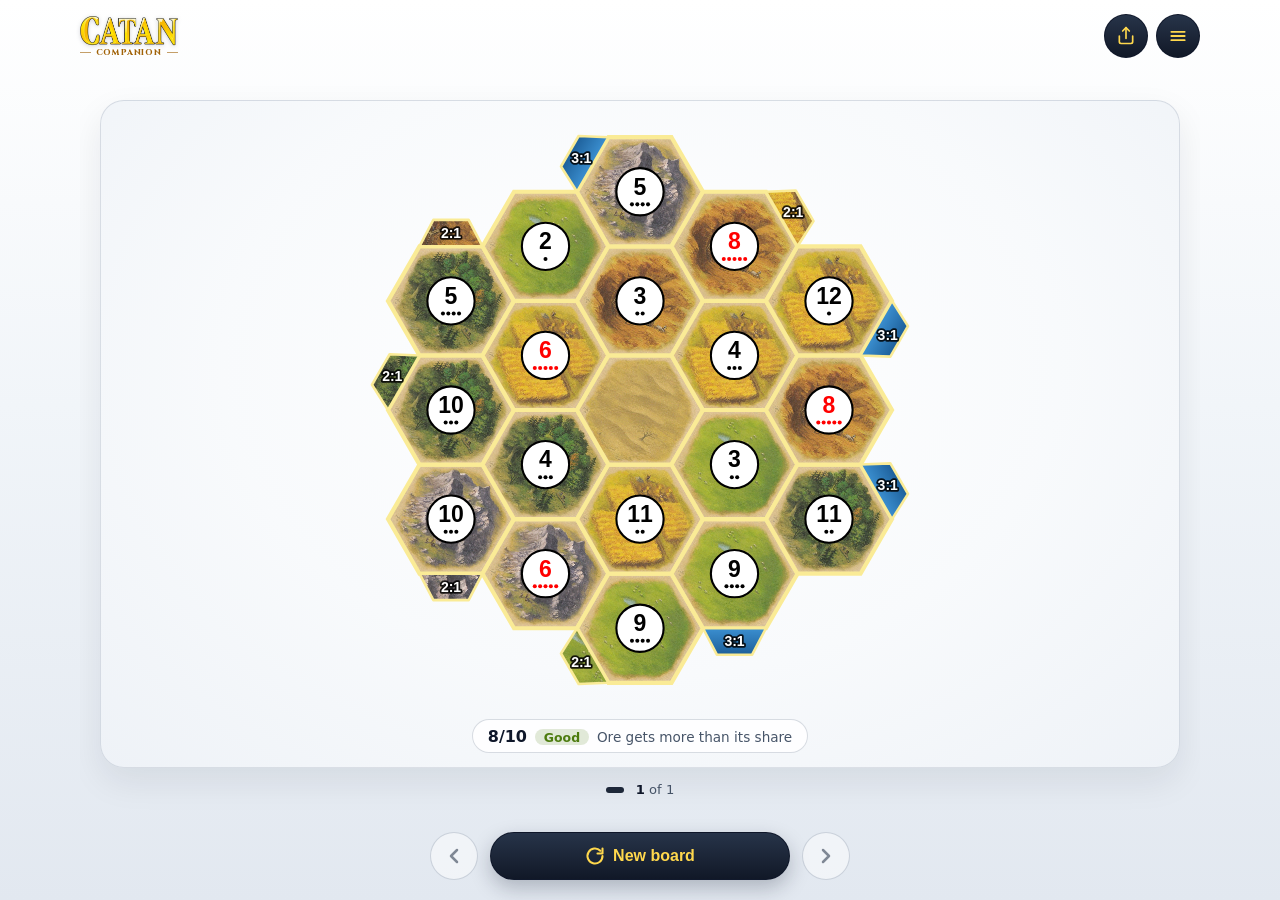
==== commit 38eec9b6: "Drop the Rules shortcut tiles and Previous/Next. The index goes straight from search and the game sw" ====
--- a/index.html
+++ b/index.html
@@ -370,8 +370,7 @@
 
   <!-- Rules: the official rulebooks word for word, with their
        illustrations. It opens on an index (chapters and the Almanac A–Z,
-       or search results while searching); tapping an entry shows it alone,
-       with Previous and Next. A full page on phones and a side panel on
+       or search results while searching); tapping an entry shows it alone. A full page on phones and a side panel on
        wider screens, like Settings. The books load from rulebook/. -->
   <dialog id="rulebook-dialog" class="settings-dialog rulebook-dialog" data-view="index" aria-labelledby="rulebook-title">
     <div class="settings-header">
@@ -396,7 +395,7 @@
       <span id="rulebook-meta" class="rulebook-meta rulebook-page-only"></span>
     </div>
 
-    <!-- The index: search, the game, shortcuts and every entry -->
+    <!-- The index: search, the game and every entry -->
     <div id="rulebook-index" class="rulebook-view">
       <label class="rules-search">
         <svg viewBox="0 0 24 24" width="18" height="18" fill="none" stroke="currentColor"
@@ -420,7 +419,6 @@
       </div>
 
       <div id="rulebook-browse" class="rulebook-browse">
-        <div id="rulebook-tiles" class="rulebook-tiles"></div>
         <div id="rulebook-lists" class="rulebook-lists"></div>
       </div>
       <div id="rulebook-results" class="rulebook-results" hidden>
@@ -433,7 +431,7 @@
       <p id="rulebook-status" class="rules-empty" hidden></p>
     </div>
 
-    <!-- One entry, with the entries it mentions and Previous and Next -->
+    <!-- One entry, with the entries it mentions -->
     <article id="rulebook-entry" class="rulebook-view rulebook-entry-view" hidden>
       <h3 id="rulebook-entry-title" class="rulebook-entry-title"></h3>
       <div id="rulebook-entry-body" class="rulebook-entry-body"></div>
@@ -441,42 +439,7 @@
         <h4 class="settings-section-title">Mentioned here</h4>
         <div id="rulebook-mentions-list" class="rulebook-mentions-list"></div>
       </div>
-      <nav class="rulebook-pager" aria-label="Previous and next entry">
-        <button id="rulebook-prev" class="rulebook-pager-button" type="button">
-          <small>← Previous</small><span></span>
-        </button>
-        <button id="rulebook-next" class="rulebook-pager-button is-next" type="button">
-          <small>Next →</small><span></span>
-        </button>
-      </nav>
     </article>
-
-    <!-- Building costs, gathered from "3. Build" in the base game's rules -->
-    <section id="rulebook-costs" class="rulebook-view" aria-labelledby="rulebook-costs-title" hidden>
-      <div class="rulebook-costs-head">
-        <h3 id="rulebook-costs-title" class="rulebook-entry-title">Building Costs</h3>
-        <span class="rules-subtitle">From “3. Build” in The Turn in Detail</span>
-      </div>
-      <div class="rulebook-group">
-        <button class="rulebook-cost" type="button" data-entry="base-roads">
-          <img src="images/rulebook/base-cost-road.webp" alt="Brick and lumber buy a road" width="118" height="87" />
-          <span><b>Road</b><small>Requires: Brick &amp; Lumber</small></span>
-        </button>
-        <button class="rulebook-cost" type="button" data-entry="base-settlements">
-          <img src="images/rulebook/base-cost-settlement.webp" alt="Brick, lumber, wool and grain buy a settlement" width="130" height="97" />
-          <span><b>Settlement <em>1 VP</em></b><small>Requires: Brick, Lumber, Wool, &amp; Grain</small></span>
-        </button>
-        <button class="rulebook-cost" type="button" data-entry="base-cities">
-          <img src="images/rulebook/base-cost-city.webp" alt="3 ore and 2 grain buy a city" width="135" height="106" />
-          <span><b>City <em>2 VPs</em></b><small>Requires: 3 Ore &amp; 2 Grain</small></span>
-        </button>
-        <button class="rulebook-cost" type="button" data-entry="base-development-cards">
-          <img src="images/rulebook/base-cost-devcard.webp" alt="Ore, wool and grain buy a development card" width="137" height="118" />
-          <span><b>Development Card</b><small>Requires: Ore, Wool, &amp; Grain</small></span>
-        </button>
-      </div>
-      <p class="rulebook-costs-note">You cannot build more pieces than what is available in your pool—a maximum of 5 settlements, 4 cities, and 15 roads.</p>
-    </section>
 
     <!-- The books themselves, loaded here and read from, never shown -->
     <div id="rulebook-data" hidden>
--- a/css/stylesheet.css
+++ b/css/stylesheet.css
@@ -1410,8 +1410,8 @@
 
 /* --- Rulebook --- */
 /* The rulebooks word for word (rulebook/*.html), shown in views (ui.js):
-   the index (shortcut tiles and every entry as rows, or search results),
-   one entry at a time with Previous and Next, and Building Costs.
+   the index (every entry as rows, or search results) and one entry at a
+   time.
    Illustrations sit on a plate the color of the printed page. */
 
 .rulebook-dialog {
@@ -1428,12 +1428,6 @@
 .rulebook-dialog #rulebook-close {
   order: 2;
   margin-left: auto;
-}
-
-/* On an entry, Previous and Next sit flush with the bottom: the bar keeps
-   the space for the home indicator itself */
-.rulebook-dialog.rulebook-dialog[data-view="entry"] {
-  padding-bottom: 0;
 }
 
 .rulebook-dialog[data-view="index"] .rulebook-page-only,
@@ -1506,38 +1500,6 @@
   gap: 1.2rem;
 }
 
-/* Shortcuts to a chapter, or to Building Costs */
-.rulebook-tiles {
-  display: grid;
-  grid-template-columns: repeat(2, minmax(0, 1fr));
-  gap: 0.6rem;
-}
-
-.rulebook-tile {
-  appearance: none;
-  min-height: 72px;
-  padding: 0.8rem 0.9rem;
-  display: flex;
-  flex-direction: column;
-  justify-content: center;
-  gap: 0.2rem;
-  border: 1px solid var(--border-subtle);
-  border-radius: 14px;
-  background: var(--bg-elevated);
-  color: var(--text-strong);
-  font: inherit;
-  font-weight: 700;
-  text-align: left;
-  cursor: pointer;
-  -webkit-tap-highlight-color: transparent;
-}
-
-.rulebook-tile small {
-  font-size: 0.78rem;
-  font-weight: 400;
-  color: var(--text-muted);
-}
-
 /* A chapter: its name, then its entries as rows in one box */
 .rulebook-section {
   display: flex;
@@ -1653,10 +1615,8 @@
   color: inherit;
 }
 
-/* One entry, filling the page so Previous and Next sit at the bottom
-   even under a short one */
+/* One entry */
 .rulebook-entry-view {
-  flex: 1 0 auto;
   gap: 1rem;
 }
 
@@ -1850,128 +1810,6 @@
   font-size: 0.9rem;
   cursor: pointer;
   -webkit-tap-highlight-color: transparent;
-}
-
-/* Previous and Next, pinned to the bottom */
-.rulebook-pager {
-  position: sticky;
-  bottom: 0;
-  z-index: 1;
-  margin-top: auto;
-  display: grid;
-  grid-template-columns: repeat(2, minmax(0, 1fr));
-  gap: 0.6rem;
-  margin: auto -1.25rem 0;
-  padding: 0.75rem 1.25rem max(0.75rem, env(safe-area-inset-bottom));
-  border-top: 1px solid var(--divider);
-  background: var(--bg-elevated);
-}
-
-.rulebook-pager-button {
-  appearance: none;
-  min-height: 56px;
-  min-width: 0;
-  padding: 0.5rem 0.85rem;
-  display: flex;
-  flex-direction: column;
-  align-items: flex-start;
-  justify-content: center;
-  gap: 0.1rem;
-  border: 0;
-  border-radius: 12px;
-  background: var(--segment-track);
-  color: var(--text-strong);
-  font: inherit;
-  font-weight: 600;
-  text-align: left;
-  cursor: pointer;
-  -webkit-tap-highlight-color: transparent;
-}
-
-.rulebook-pager-button.is-next {
-  align-items: flex-end;
-  text-align: right;
-}
-
-.rulebook-pager-button[hidden] {
-  visibility: hidden;
-  display: flex;
-}
-
-.rulebook-pager-button small {
-  font-size: 0.75rem;
-  font-weight: 400;
-  color: var(--text-muted);
-}
-
-.rulebook-pager-button span {
-  max-width: 100%;
-  overflow: hidden;
-  text-overflow: ellipsis;
-  white-space: nowrap;
-}
-
-/* Building costs: the book's cost pictures, each opening its entry */
-.rulebook-costs-head {
-  display: flex;
-  flex-direction: column;
-  gap: 0.3rem;
-}
-
-.rulebook-cost {
-  appearance: none;
-  width: 100%;
-  padding: 0.75rem 0.9rem;
-  display: flex;
-  align-items: center;
-  gap: 0.9rem;
-  border: 0;
-  background: transparent;
-  color: var(--text-primary);
-  font: inherit;
-  text-align: left;
-  cursor: pointer;
-  -webkit-tap-highlight-color: transparent;
-}
-
-.rulebook-cost img {
-  flex-shrink: 0;
-  width: 112px;
-  height: auto;
-  padding: 4px;
-  border-radius: 10px;
-  background: var(--rulebook-plate);
-}
-
-.rulebook-cost span {
-  display: flex;
-  flex-direction: column;
-  gap: 0.2rem;
-}
-
-.rulebook-cost b {
-  font-size: 1rem;
-  color: var(--text-strong);
-}
-
-.rulebook-cost em {
-  margin-left: 0.25rem;
-  font-size: 0.8rem;
-  font-style: normal;
-  font-weight: 500;
-  color: var(--text-muted);
-}
-
-.rulebook-cost small {
-  font-size: 0.86rem;
-  color: var(--text-muted);
-}
-
-.rulebook-costs-note {
-  margin: 0 0.25rem;
-  font-size: 0.88rem;
-  line-height: 1.5;
-  color: var(--text-muted);
 }
 
 /* An entry's illustrations full screen, on black */
@@ -2280,12 +2118,6 @@
     margin-left: 0;
   }
 
-  .rulebook-pager {
-    margin: auto -1rem 0;
-    padding-left: 1rem;
-    padding-right: 1rem;
-  }
-
   .settings-dialog .icon-close {
     display: none;
   }
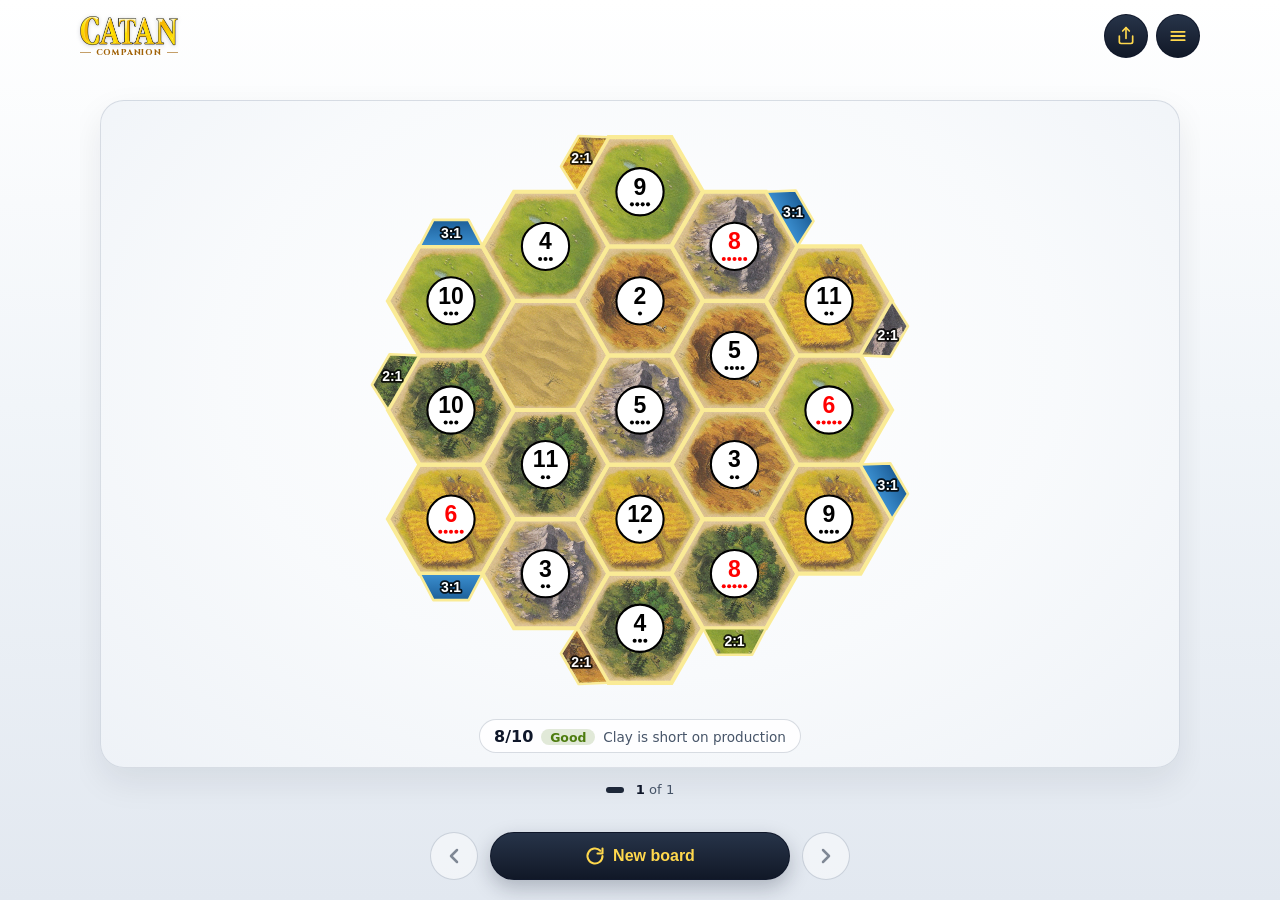
==== commit 9c30a4b5: "Add an A-Z jump bar for the Almanac in Rules. While browsing the base game, the Almanac's letters ru" ====
--- a/index.html
+++ b/index.html
@@ -431,6 +431,11 @@
       <p id="rulebook-status" class="rules-empty" hidden></p>
     </div>
 
+    <!-- While browsing the base game: the Almanac's letters down the right
+         edge, filled by ui.js. Outside the index view, which slides in with
+         a transform that would carry this fixed bar along. -->
+    <nav id="rulebook-jump" class="rulebook-jump" aria-label="Almanac letters" hidden></nav>
+
     <!-- One entry, with the entries it mentions -->
     <article id="rulebook-entry" class="rulebook-view rulebook-entry-view" hidden>
       <h3 id="rulebook-entry-title" class="rulebook-entry-title"></h3>
--- a/css/stylesheet.css
+++ b/css/stylesheet.css
@@ -1435,13 +1435,12 @@
   display: none;
 }
 
+/* Like the Settings title */
 .rulebook-title {
   margin: 0;
-  font-family: "Cinzel", Georgia, serif;
-  font-weight: 800;
-  font-size: 1.75rem;
-  line-height: 1;
-  color: var(--title-gold);
+  font-size: 1.25rem;
+  font-weight: 700;
+  color: var(--text-strong);
 }
 
 .rulebook-back {
@@ -1554,11 +1553,55 @@
 
 /* The Almanac's letters (and C&K's card decks), small labels between rows */
 .rulebook-group-label {
-  padding: 0.55rem 0.9rem 0.15rem;
-  font-family: "Cinzel", Georgia, serif;
-  font-weight: 800;
-  font-size: 0.82rem;
-  color: var(--rulebook-star);
+  padding: 0.6rem 0.9rem 0.2rem;
+  /* Like the chapter labels (settings-section-title) */
+  font-size: 0.78rem;
+  font-weight: 700;
+  text-transform: uppercase;
+  letter-spacing: 0.08em;
+  color: var(--text-muted);
+}
+
+/* The Almanac's letters down the right edge while browsing (ui.js), in
+   the dialog's side padding beside the rows. Sliding along it jumps
+   letter to letter, so it takes the touch instead of scrolling. */
+.rulebook-jump {
+  position: fixed;
+  top: calc(50% + 32px);
+  right: max(0px, env(safe-area-inset-right));
+  z-index: 2;
+  transform: translateY(-50%);
+  display: flex;
+  flex-direction: column;
+  padding: 6px 0;
+  touch-action: none;
+  user-select: none;
+  -webkit-user-select: none;
+}
+
+.rulebook-jump[hidden],
+.rulebook-dialog:not([data-view="index"]) .rulebook-jump {
+  display: none;
+}
+
+.rulebook-jump button {
+  appearance: none;
+  width: 22px;
+  padding: 1px 0;
+  border: 0;
+  background: none;
+  font: inherit;
+  font-size: 0.7rem;
+  font-weight: 700;
+  line-height: 1.3;
+  color: var(--accent);
+  touch-action: none;
+  cursor: pointer;
+  -webkit-tap-highlight-color: transparent;
+}
+
+.rulebook-jump button.is-active {
+  color: var(--text-strong);
 }
 
 .rulebook-group-label + .rulebook-row {
@@ -1620,13 +1663,13 @@
   gap: 1rem;
 }
 
+/* In the Settings title's type, a size up to head the page */
 .rulebook-entry-title {
   margin: 0;
-  font-family: "Cinzel", Georgia, serif;
-  font-weight: 800;
-  font-size: 1.85rem;
-  line-height: 1.15;
-  color: var(--title-gold);
+  font-size: 1.5rem;
+  font-weight: 700;
+  line-height: 1.2;
+  color: var(--text-strong);
 }
 
 /* Floated illustrations stay inside the body */
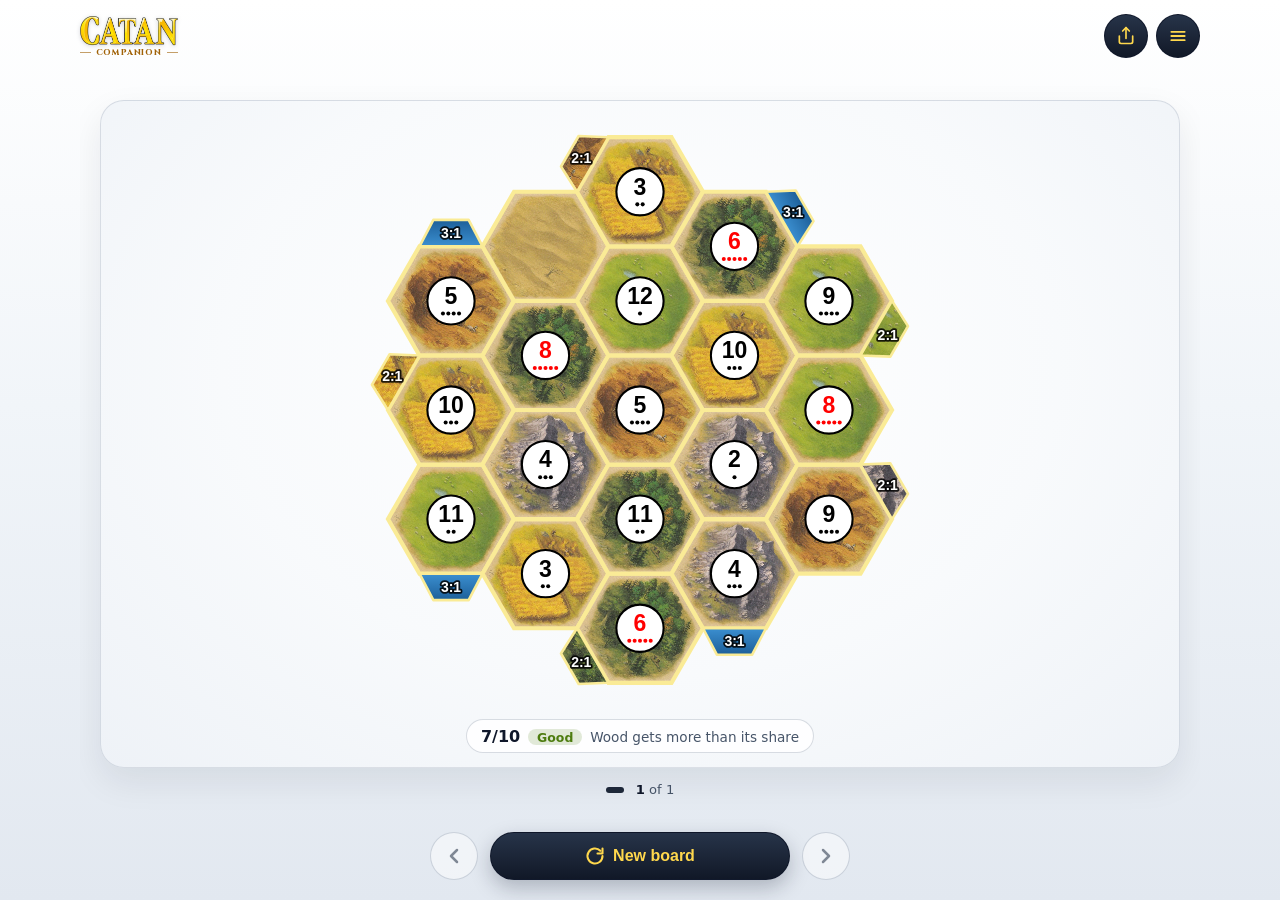
==== commit 43e8fd77: "Revert "Add an A-Z jump bar for the Almanac in Rules." This reverts commit 9c30a4b: the Almanac goes" ====
--- a/index.html
+++ b/index.html
@@ -431,11 +431,6 @@
       <p id="rulebook-status" class="rules-empty" hidden></p>
     </div>
 
-    <!-- While browsing the base game: the Almanac's letters down the right
-         edge, filled by ui.js. Outside the index view, which slides in with
-         a transform that would carry this fixed bar along. -->
-    <nav id="rulebook-jump" class="rulebook-jump" aria-label="Almanac letters" hidden></nav>
-
     <!-- One entry, with the entries it mentions -->
     <article id="rulebook-entry" class="rulebook-view rulebook-entry-view" hidden>
       <h3 id="rulebook-entry-title" class="rulebook-entry-title"></h3>
--- a/css/stylesheet.css
+++ b/css/stylesheet.css
@@ -1562,48 +1562,6 @@
   color: var(--text-muted);
 }
 
-/* The Almanac's letters down the right edge while browsing (ui.js), in
-   the dialog's side padding beside the rows. Sliding along it jumps
-   letter to letter, so it takes the touch instead of scrolling. */
-.rulebook-jump {
-  position: fixed;
-  top: calc(50% + 32px);
-  right: max(0px, env(safe-area-inset-right));
-  z-index: 2;
-  transform: translateY(-50%);
-  display: flex;
-  flex-direction: column;
-  padding: 6px 0;
-  touch-action: none;
-  user-select: none;
-  -webkit-user-select: none;
-}
-
-.rulebook-jump[hidden],
-.rulebook-dialog:not([data-view="index"]) .rulebook-jump {
-  display: none;
-}
-
-.rulebook-jump button {
-  appearance: none;
-  width: 22px;
-  padding: 1px 0;
-  border: 0;
-  background: none;
-  font: inherit;
-  font-size: 0.7rem;
-  font-weight: 700;
-  line-height: 1.3;
-  color: var(--accent);
-  touch-action: none;
-  cursor: pointer;
-  -webkit-tap-highlight-color: transparent;
-}
-
-.rulebook-jump button.is-active {
-  color: var(--text-strong);
-}
-
 .rulebook-group-label + .rulebook-row {
   border-top: 0;
 }
